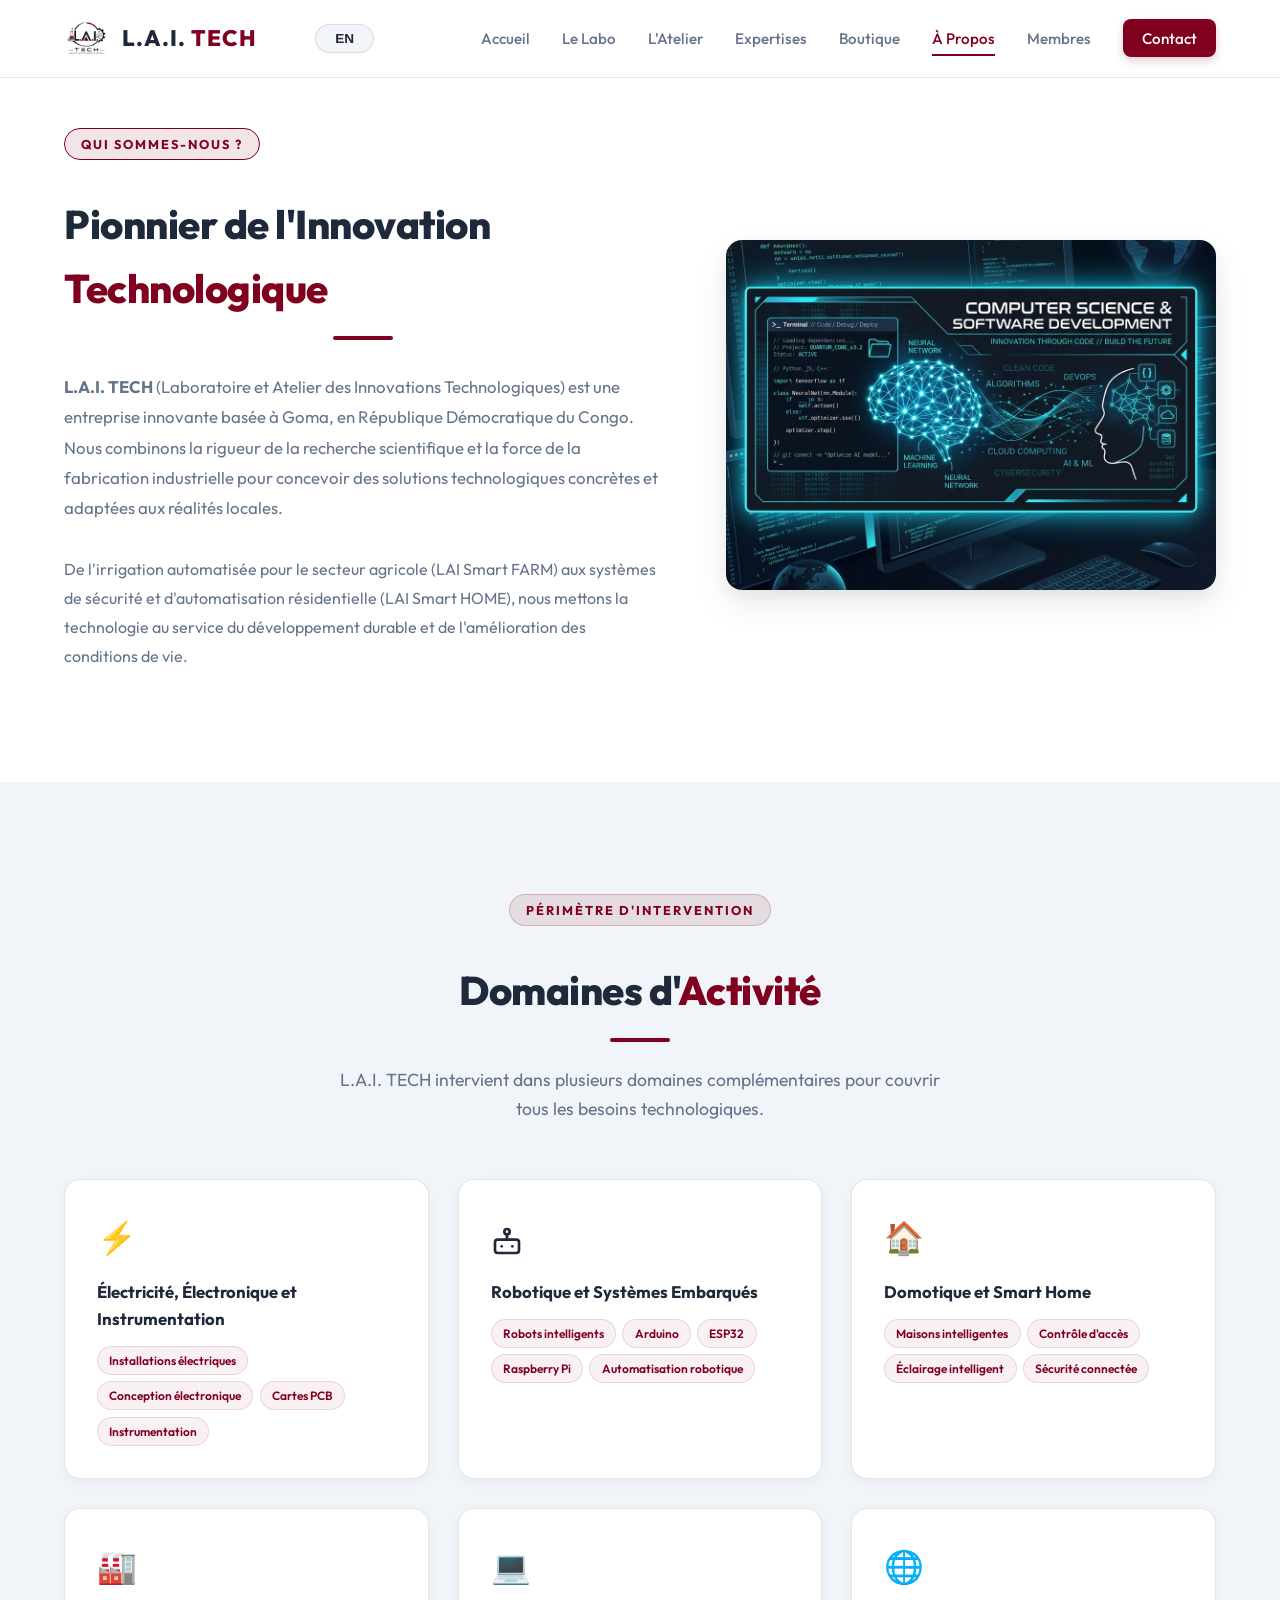
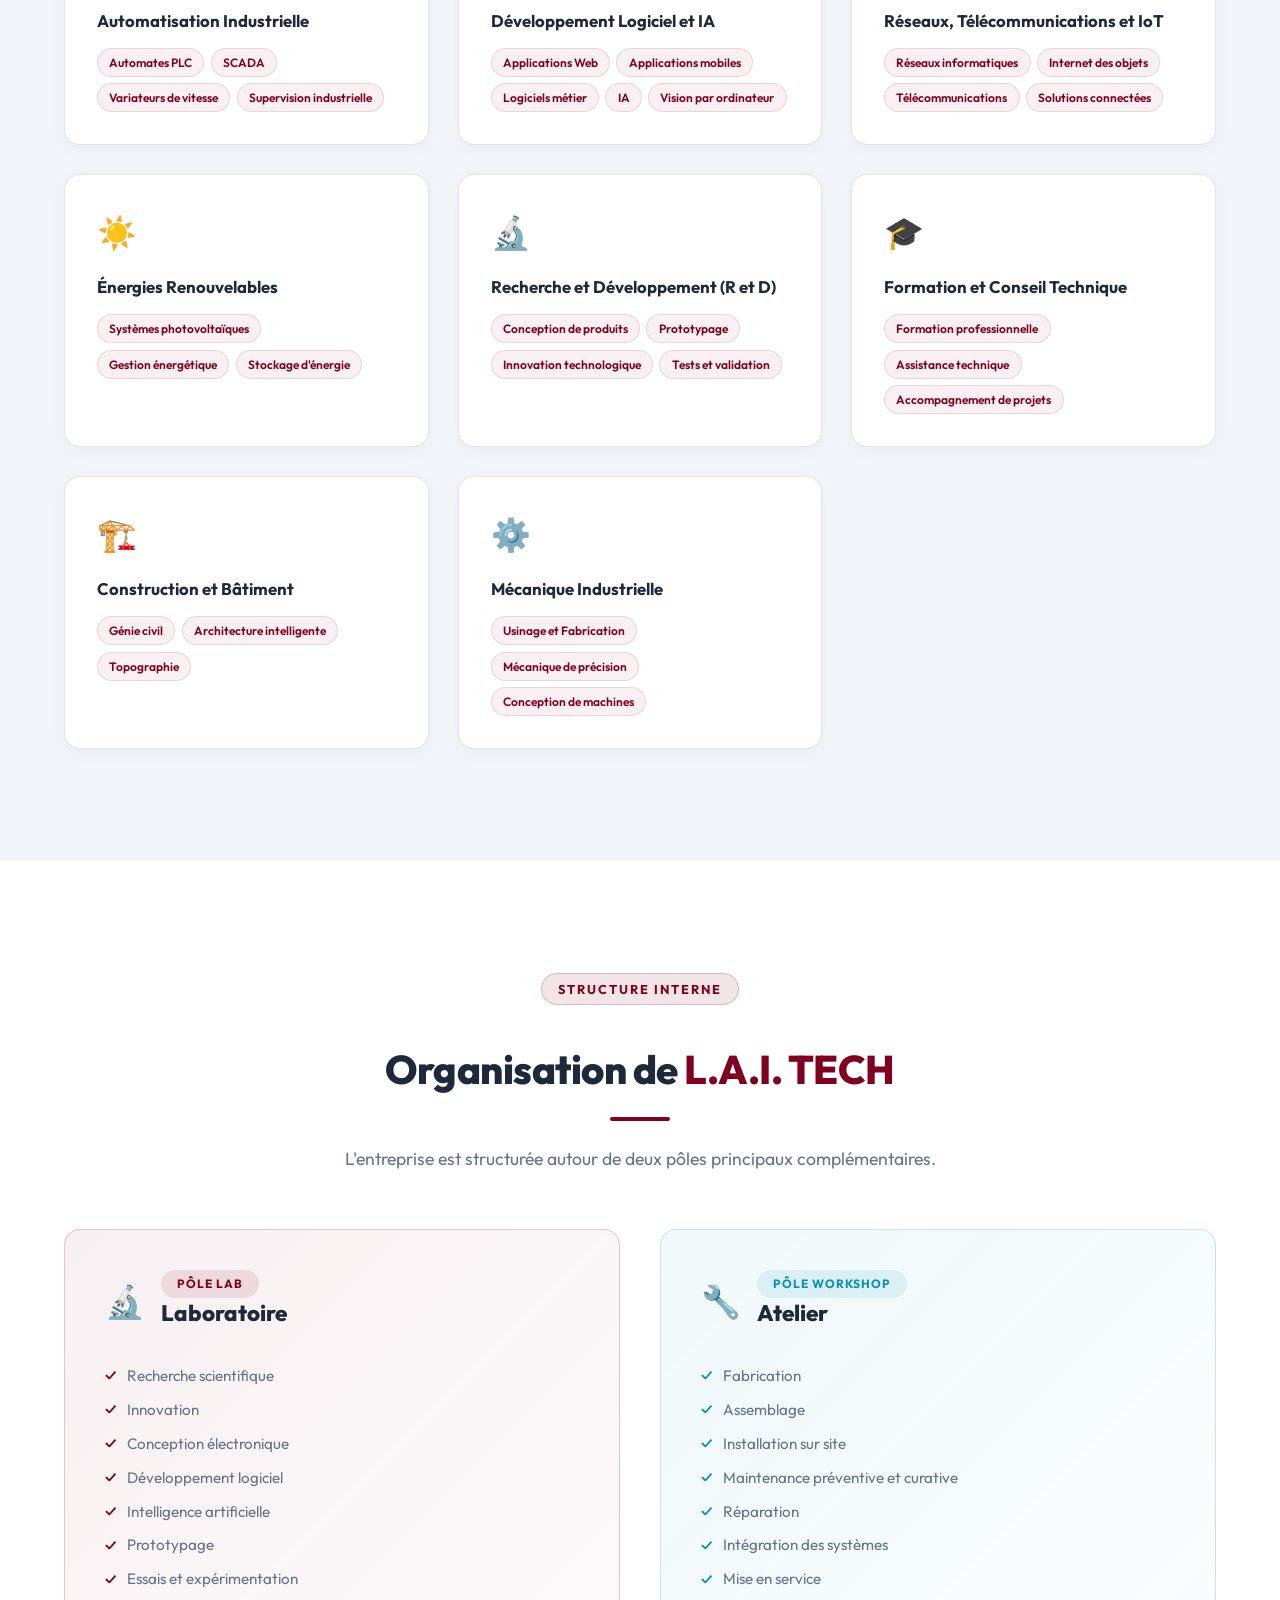
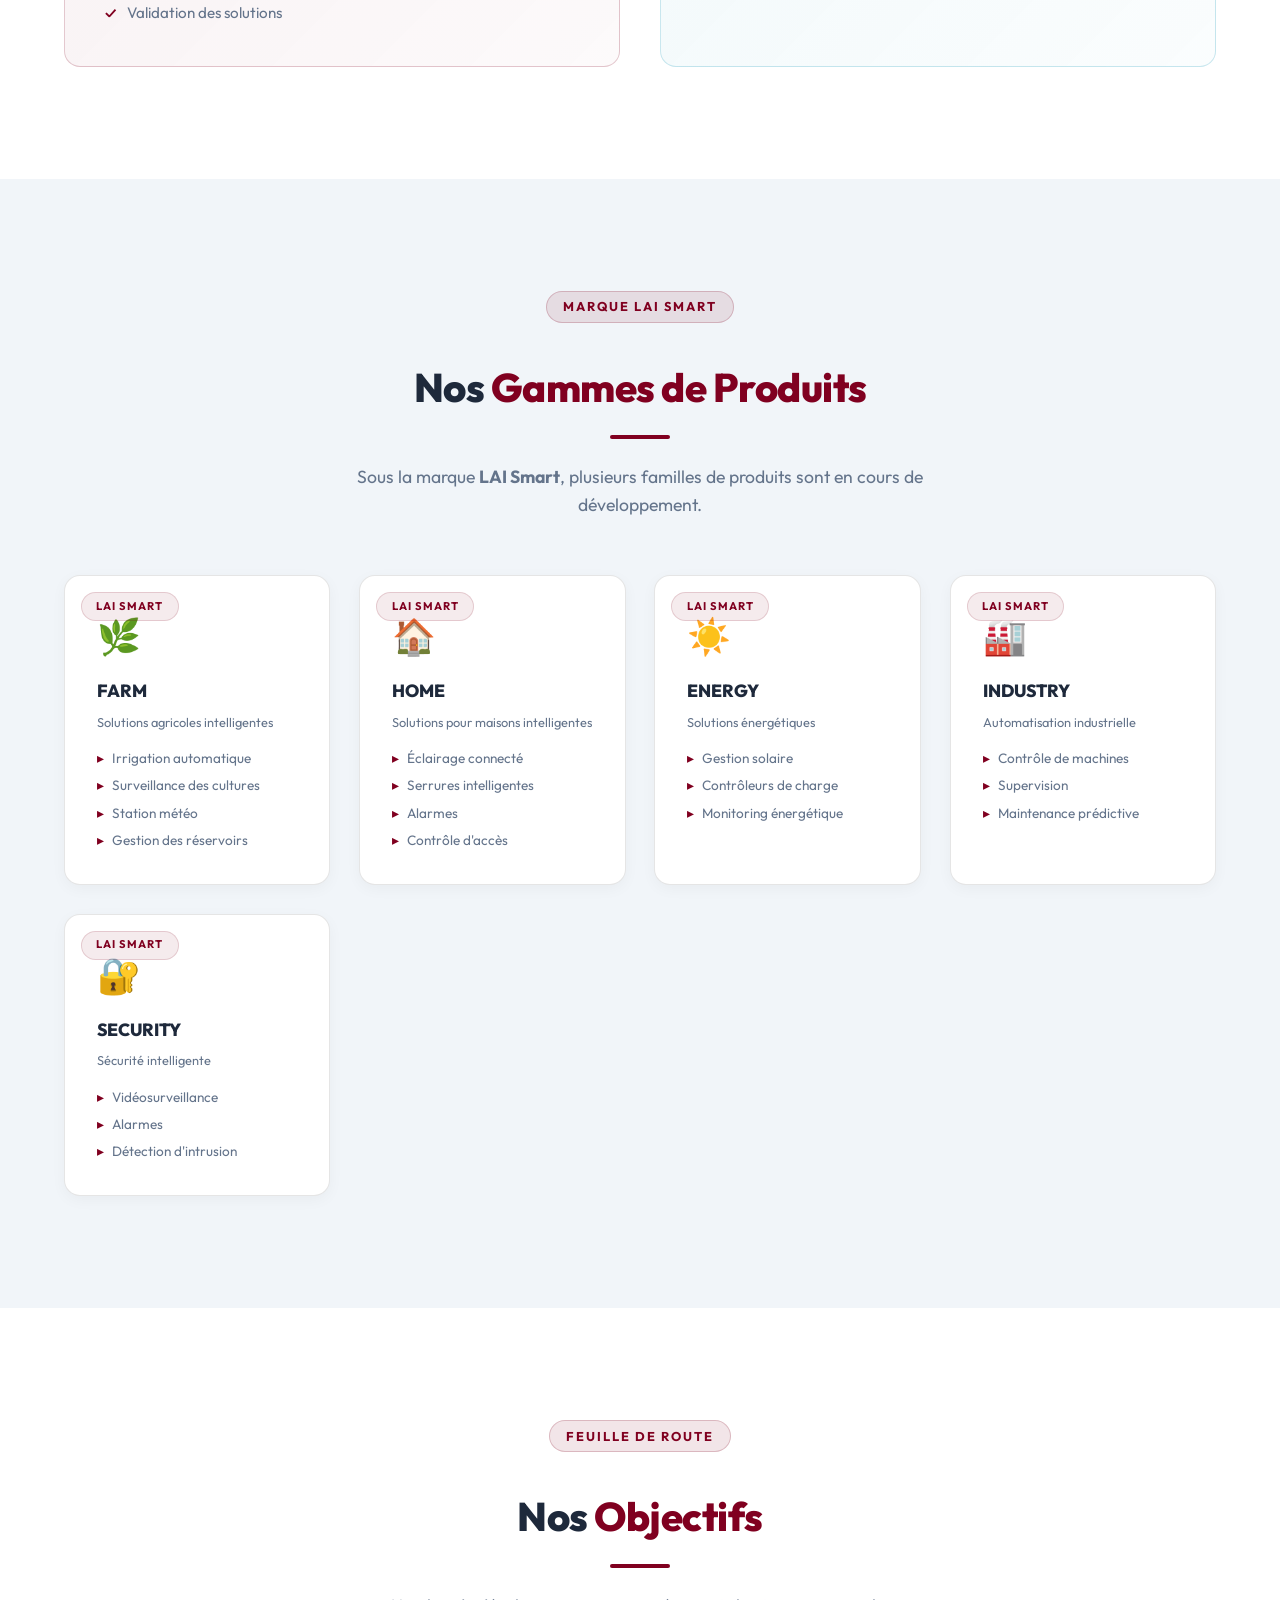
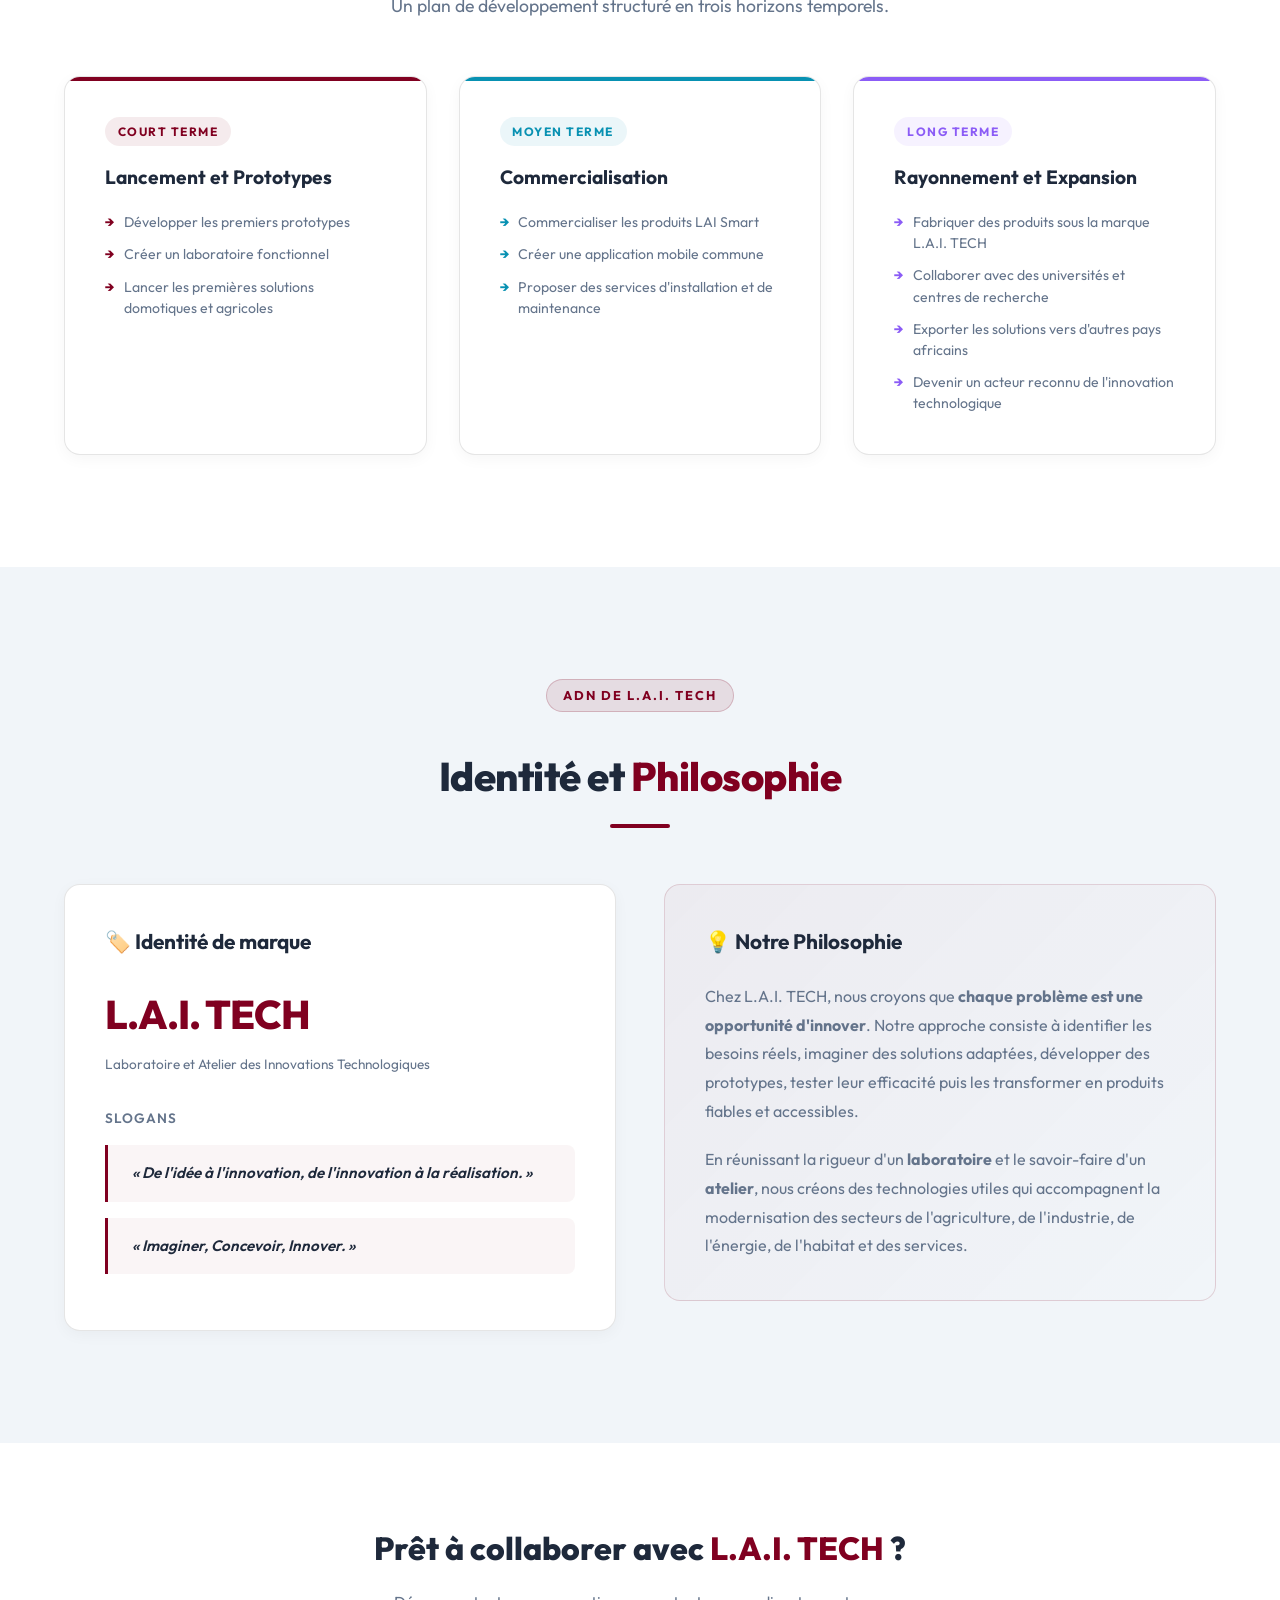
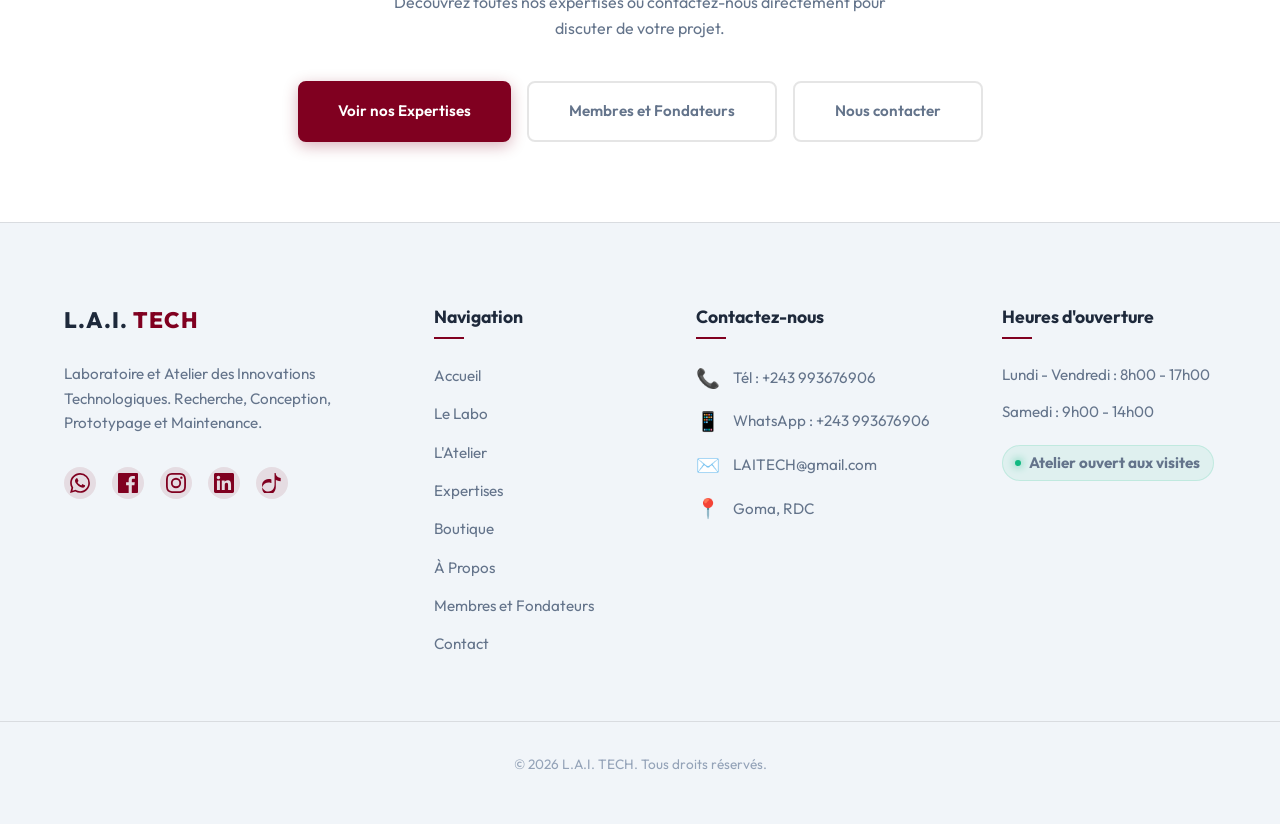
==== apropos.html @ a172e9d3 "Replace emojis with professional SVG line-art icons for cross-platform consistency" ====
<!DOCTYPE html>
<html lang="fr">

<head>
    <meta charset="UTF-8">
    <meta http-equiv="Cache-Control" content="no-cache, no-store, must-revalidate">
    <meta http-equiv="Pragma" content="no-cache">
    <meta http-equiv="Expires" content="0">
    <meta name="viewport" content="width=device-width, initial-scale=1.0">
    <title>À Propos - L.A.I. TECH | Laboratoire et Atelier des Innovations Technologiques</title>
    <meta name="description" content="Découvrez L.A.I. TECH : présentation institutionnelle, mission, vision, valeurs, domaines d'activité, organisation, gammes de produits et philosophie d'innovation.">
    <!-- Google Fonts -->
    <link rel="preconnect" href="https://fonts.googleapis.com">
    <link rel="preconnect" href="https://fonts.gstatic.com" crossorigin>
    <link href="https://fonts.googleapis.com/css2?family=Outfit:wght@300;400;500;600;700;800&display=swap" rel="stylesheet">
    <link rel="stylesheet" href="assets/css/style.css?v=10">
    <style>
        /* ============================================================
           STYLES SPÉCIFIQUES À PROPOS
           ============================================================ */

        /* ---- Valeurs ---- */
        .values-grid {
            display: flex;
            flex-wrap: wrap;
            gap: 1rem;
            margin-top: 2rem;
        }
        .value-chip {
            display: flex;
            align-items: center;
            gap: 0.5rem;
            padding: 0.6rem 1.4rem;
            background: var(--white);
            border: 1px solid var(--border-color);
            border-radius: 50px;
            font-size: 0.9rem;
            font-weight: 600;
            color: var(--text-white);
            box-shadow: 0 2px 8px rgba(0,0,0,0.05);
            transition: var(--transition);
        }
        .value-chip:hover {
            border-color: var(--primary-color);
            color: var(--primary-color);
            transform: translateY(-2px);
            box-shadow: 0 6px 16px rgba(128,0,32,0.12);
        }
        .value-chip .chip-dot {
            width: 8px; height: 8px;
            border-radius: 50%;
            background: var(--primary-color);
            flex-shrink: 0;
        }

        /* ---- Domaines d'activité ---- */
        .domains-section {
            padding: 7rem 0;
            background: var(--bg-dark-secondary);
        }
        .domains-grid {
            display: grid;
            grid-template-columns: repeat(auto-fill, minmax(300px, 1fr));
            gap: 1.8rem;
            margin-top: 3.5rem;
        }
        .domain-card {
            background: var(--white);
            border: 1px solid var(--border-color);
            border-radius: var(--radius-lg);
            padding: 2rem;
            transition: var(--transition);
            box-shadow: 0 4px 15px rgba(0,0,0,0.04);
            position: relative;
            overflow: hidden;
        }
        .domain-card::after {
            content: '';
            position: absolute;
            bottom: 0; left: 0;
            width: 100%; height: 3px;
            background: linear-gradient(90deg, var(--primary-color), transparent);
            transform: scaleX(0);
            transform-origin: left;
            transition: var(--transition);
        }
        .domain-card:hover { transform: translateY(-6px); box-shadow: 0 15px 35px rgba(0,0,0,0.1); }
        .domain-card:hover::after { transform: scaleX(1); }
        .domain-icon {
            font-size: 2rem;
            margin-bottom: 1rem;
            display: inline-block;
        }
        .domain-card h3 {
            font-size: 1.05rem;
            font-weight: 700;
            margin-bottom: 0.8rem;
            color: var(--text-white);
        }
        .domain-tags {
            display: flex;
            flex-wrap: wrap;
            gap: 0.4rem;
            margin-top: 0.8rem;
        }
        .domain-tag {
            padding: 0.25rem 0.7rem;
            background: rgba(128,0,32,0.06);
            border: 1px solid rgba(128,0,32,0.12);
            color: var(--primary-color);
            border-radius: 50px;
            font-size: 0.75rem;
            font-weight: 600;
        }

        /* ---- Organisation ---- */
        .orga-section {
            padding: 7rem 0;
            background: var(--bg-dark-primary);
        }
        .orga-grid {
            display: grid;
            grid-template-columns: 1fr 1fr;
            gap: 2.5rem;
            margin-top: 3.5rem;
        }
        .orga-card {
            border-radius: var(--radius-lg);
            padding: 2.5rem;
            position: relative;
            overflow: hidden;
        }
        .orga-card-lab {
            background: linear-gradient(135deg, rgba(128,0,32,0.06) 0%, rgba(128,0,32,0.02) 100%);
            border: 1px solid rgba(128,0,32,0.2);
        }
        .orga-card-atelier {
            background: linear-gradient(135deg, rgba(8,145,178,0.06) 0%, rgba(8,145,178,0.02) 100%);
            border: 1px solid rgba(8,145,178,0.2);
        }
        .orga-card-header {
            display: flex;
            align-items: center;
            gap: 1rem;
            margin-bottom: 2rem;
        }
        .orga-card-badge {
            padding: 0.4rem 1rem;
            border-radius: 50px;
            font-size: 0.75rem;
            font-weight: 700;
            text-transform: uppercase;
            letter-spacing: 1px;
        }
        .badge-lab { background: rgba(128,0,32,0.1); color: var(--primary-color); }
        .badge-atelier { background: rgba(8,145,178,0.1); color: var(--accent-cyan); }
        .orga-card h3 { font-size: 1.4rem; font-weight: 800; }
        .orga-list {
            list-style: none;
            display: flex;
            flex-direction: column;
            gap: 0.6rem;
        }
        .orga-list li {
            display: flex;
            align-items: center;
            gap: 0.7rem;
            font-size: 0.95rem;
            color: var(--text-muted);
        }
        .orga-list li::before {
            content: '✓';
            font-weight: 700;
            font-size: 0.85rem;
            flex-shrink: 0;
        }
        .orga-card-lab .orga-list li::before { color: var(--primary-color); }
        .orga-card-atelier .orga-list li::before { color: var(--accent-cyan); }

        /* ---- Produits LAI Smart ---- */
        .products-section {
            padding: 7rem 0;
            background: var(--bg-dark-secondary);
        }
        .products-grid {
            display: grid;
            grid-template-columns: repeat(auto-fill, minmax(250px, 1fr));
            gap: 1.8rem;
            margin-top: 3.5rem;
        }
        .product-card {
            background: var(--white);
            border: 1px solid var(--border-color);
            border-radius: var(--radius-lg);
            padding: 2rem;
            transition: var(--transition);
            box-shadow: 0 4px 15px rgba(0,0,0,0.04);
        }
        .product-card:hover { transform: translateY(-6px); box-shadow: 0 15px 35px rgba(0,0,0,0.1); border-color: var(--border-color-glow); }
        .product-badge {
            display: inline-block;
            padding: 0.3rem 0.9rem;
            border-radius: 50px;
            font-size: 0.7rem;
            font-weight: 700;
            letter-spacing: 1px;
            text-transform: uppercase;
            margin-bottom: 1rem;
            background: rgba(128,0,32,0.08);
            color: var(--primary-color);
            border: 1px solid rgba(128,0,32,0.15);
        }
        .product-icon { font-size: 2.2rem; display: block; margin-bottom: 0.8rem; }
        .product-card h3 { font-size: 1.1rem; font-weight: 800; margin-bottom: 0.4rem; }
        .product-card .product-subtitle { font-size: 0.8rem; color: var(--text-muted); margin-bottom: 1rem; }
        .product-items { list-style: none; display: flex; flex-direction: column; gap: 0.35rem; }
        .product-items li { font-size: 0.85rem; color: var(--text-muted); display: flex; align-items: center; gap: 0.5rem; }
        .product-items li::before { content: '▸'; color: var(--primary-color); }

        /* ---- Objectifs ---- */
        .objectives-section {
            padding: 7rem 0;
            background: var(--bg-dark-primary);
        }
        .objectives-grid {
            display: grid;
            grid-template-columns: repeat(3, 1fr);
            gap: 2rem;
            margin-top: 3.5rem;
        }
        .obj-card {
            border-radius: var(--radius-lg);
            padding: 2.5rem;
            border: 1px solid var(--border-color);
            background: var(--white);
            box-shadow: 0 4px 15px rgba(0,0,0,0.04);
            position: relative;
            overflow: hidden;
        }
        .obj-card::before {
            content: '';
            position: absolute;
            top: 0; left: 0;
            width: 100%; height: 4px;
        }
        .obj-card.short::before { background: var(--primary-color); }
        .obj-card.medium::before { background: var(--accent-cyan); }
        .obj-card.long::before { background: #8b5cf6; }
        .obj-timeline {
            font-size: 0.75rem;
            font-weight: 700;
            text-transform: uppercase;
            letter-spacing: 1.5px;
            margin-bottom: 1rem;
            padding: 0.3rem 0.8rem;
            border-radius: 50px;
            display: inline-block;
        }
        .obj-card.short .obj-timeline { background: rgba(128,0,32,0.08); color: var(--primary-color); }
        .obj-card.medium .obj-timeline { background: rgba(8,145,178,0.08); color: var(--accent-cyan); }
        .obj-card.long .obj-timeline { background: rgba(139,92,246,0.08); color: #8b5cf6; }
        .obj-card h3 { font-size: 1.2rem; font-weight: 700; margin-bottom: 1.2rem; }
        .obj-list { list-style: none; display: flex; flex-direction: column; gap: 0.7rem; }
        .obj-list li { font-size: 0.88rem; color: var(--text-muted); display: flex; align-items: flex-start; gap: 0.6rem; line-height: 1.5; }
        .obj-card.short .obj-list li::before { content: '→'; color: var(--primary-color); font-weight: 700; flex-shrink: 0; }
        .obj-card.medium .obj-list li::before { content: '→'; color: var(--accent-cyan); font-weight: 700; flex-shrink: 0; }
        .obj-card.long .obj-list li::before { content: '→'; color: #8b5cf6; font-weight: 700; flex-shrink: 0; }

        /* ---- Identité et Philosophie ---- */
        .identity-philo-section {
            padding: 7rem 0;
            background: var(--bg-dark-secondary);
        }
        .identity-philo-grid {
            display: grid;
            grid-template-columns: 1fr 1fr;
            gap: 3rem;
            margin-top: 3.5rem;
            align-items: start;
        }
        .brand-card {
            background: var(--white);
            border: 1px solid var(--border-color);
            border-radius: var(--radius-lg);
            padding: 2.5rem;
            box-shadow: 0 4px 15px rgba(0,0,0,0.04);
        }
        .brand-card h3 { font-size: 1.3rem; font-weight: 700; margin-bottom: 1.5rem; display: flex; align-items: center; gap: 0.8rem; }
        .brand-name-display {
            font-size: 2.5rem;
            font-weight: 800;
            color: var(--primary-color);
            letter-spacing: -1px;
            margin-bottom: 0.5rem;
        }
        .brand-meaning {
            font-size: 0.85rem;
            color: var(--text-muted);
            margin-bottom: 2rem;
        }
        .slogan-block {
            background: rgba(128,0,32,0.04);
            border-left: 3px solid var(--primary-color);
            padding: 1rem 1.5rem;
            border-radius: 0 var(--radius-md) var(--radius-md) 0;
            margin-bottom: 1rem;
        }
        .slogan-block p {
            font-style: italic;
            font-weight: 600;
            color: var(--text-white);
            font-size: 0.95rem;
        }
        .philo-card {
            background: linear-gradient(135deg, rgba(128,0,32,0.04) 0%, transparent 100%);
            border: 1px solid rgba(128,0,32,0.15);
            border-radius: var(--radius-lg);
            padding: 2.5rem;
        }
        .philo-card h3 { font-size: 1.3rem; font-weight: 700; margin-bottom: 1.5rem; display: flex; align-items: center; gap: 0.8rem; }
        .philo-card p {
            font-size: 1rem;
            color: var(--text-muted);
            line-height: 1.8;
            margin-bottom: 1.2rem;
        }
        .philo-card p:last-child { margin-bottom: 0; }

        /* ---- Responsive ---- */
        @media (max-width: 768px) {
            .orga-grid, .identity-philo-grid { grid-template-columns: 1fr; }
            .objectives-grid { grid-template-columns: 1fr; }
        }
        @media (max-width: 600px) {
            .domains-grid, .products-grid { grid-template-columns: 1fr; }
        }
    </style>

    <!-- Anti Google Translate Banner -->
    <style>
        body { top: 0 !important; }
        .goog-te-banner-frame, .goog-te-banner-frame.skiptranslate, iframe.goog-te-banner-frame { display: none !important; }
        .goog-tooltip, .goog-tooltip:hover { display: none !important; }
        .goog-text-highlight { background-color: transparent !important; border: none !important; box-shadow: none !important; }
        #goog-gt-tt, .VIpgJd-ZVi9od-ORHb-OEVmcd, .VIpgJd-ZVi9od-aZ2wEe-wOHMyf, .VIpgJd-ZVi9od-aZ2wEe-wOHMyf-ti6hGc { display: none !important; }
    </style>

</head>

<body>

    <!-- Header / Barre de navigation -->
    <header class="main-header" id="header">
        <div class="header-container">
            <a href="index.html" class="logo-link">
                <img src="assets/images/logo.png?v=6" alt="L.A.I. TECH Logo" class="logo-img">
                <span class="logo-text">L.A.I. <span class="accent-color">TECH</span></span>
            </a>

            <!-- Google Translate Hidden Element -->
            <div id="google_translate_element" style="display:none;"></div>
            
                        <!-- Custom Language Toggle -->
            <div class="lang-selector">
                <button class="lang-toggle-btn" onclick="toggleLanguage()" id="langToggleBtn" title="Changer la langue / Change language">

                    <span id="langBtnText">EN</span>
                </button>
            </div>

            <nav id="primary-navigation" class="primary-navigation">
                <ul class="nav-list">
                    <li class="has-dropdown">
                        <a href="index.html" class="nav-link">Accueil</a>
                        <ul class="dropdown-menu">
                            <li><a href="index.html#hero">Héro</a></li>
                            <li><a href="index.html#services">Domaines d'Expertise</a></li>
                            <li><a href="index.html#valeurs">Nos Valeurs</a></li>
                            <li><a href="index.html#gammes">Gammes de Produits</a></li>
                            <li><a href="index.html#vision">Vision et Mission</a></li>
                        </ul>
                    </li>
                    <li class="has-dropdown">
                        <a href="labo.html" class="nav-link">Le Labo</a>
                        <ul class="dropdown-menu">
                            <li><a href="labo.html">Présentation</a></li>
                            <li><a href="labo.html#recherche">Recherche et Développement</a></li>
                        </ul>
                    </li>
                    <li class="has-dropdown">
                        <a href="atelier.html" class="nav-link">L'Atelier</a>
                        <ul class="dropdown-menu">
                            <li><a href="atelier.html">Présentation</a></li>
                            <li><a href="atelier.html#conception">Prototypage et Fabrication</a></li>
                        </ul>
                    </li>
                    <li class="has-dropdown">
                        <a href="expertises.html" class="nav-link">Expertises</a>
                        <ul class="dropdown-menu">
                            <li><a href="expertises.html">Toutes nos Expertises</a></li>
                        </ul>
                    </li>
                    <li class="has-dropdown">
                        <a href="boutique.html" class="nav-link">Boutique</a>
                        <ul class="dropdown-menu">
                            <li><a href="boutique.html#shop">Équipements et Composants</a></li>
                        </ul>
                    </li>
                    <li class="has-dropdown">
                        <a href="apropos.html" class="nav-link active">À Propos</a>
                        <ul class="dropdown-menu">
                            <li><a href="apropos.html#about">Qui sommes-nous ?</a></li>
                            <li><a href="apropos.html#domaines">Domaines d'Activité</a></li>
                            <li><a href="apropos.html#organisation">Organisation</a></li>
                            <li><a href="apropos.html#produits">Gammes de Produits</a></li>
                            <li><a href="apropos.html#objectifs">Objectifs</a></li>
                            <li><a href="apropos.html#identite">Identité et Philosophie</a></li>
                        </ul>
                    </li>
                    <li class="has-dropdown">
                        <a href="membres.html" class="nav-link">Membres</a>
                        <ul class="dropdown-menu">
                            <li><a href="membres.html#fondateurs">Les Fondateurs</a></li>
                            <li><a href="membres.html#equipe">L'Équipe L.A.I. TECH</a></li>
                        </ul>
                    </li>
                    <li class="has-dropdown">
                        <a href="contact.html" class="nav-link btn-nav">Contact</a>
                        <ul class="dropdown-menu" style="left: auto; right: 0;">
                            <li><a href="contact.html#contact">Formulaire de Contact</a></li>
                        </ul>
                    </li>
                </ul>
            </nav>

            <button class="mobile-nav-toggle" aria-controls="primary-navigation" aria-expanded="false">
                <div class="hamburger">
                    <span class="bar"></span>
                    <span class="bar"></span>
                    <span class="bar"></span>
                </div>
            </button>
        </div>
    </header>

    <!-- Section Qui Sommes-Nous -->
    <section class="about-intro-section" id="about" style="padding: 8rem 0 5rem 0; background-color: var(--bg-dark-primary);">
        <div class="container">
            <div class="about-grid" style="display: grid; grid-template-columns: 1.1fr 0.9fr; gap: 4rem; align-items: center;">
                <div class="about-text-content">
                    <span class="section-tag" style="color: var(--primary-color); border-color: var(--primary-color);">Qui Sommes-Nous ?</span>
                    <h2 class="section-title" style="margin-top: 1rem;">Pionnier de l'Innovation <span class="accent-color">Technologique</span></h2>
                    <div class="title-underline"></div>
                    <p style="margin-top: 2rem; font-size: 1.05rem; line-height: 1.8; color: var(--text-muted);">
                        <strong>L.A.I. TECH</strong> (Laboratoire et Atelier des Innovations Technologiques) est une entreprise innovante basée à Goma, en République Démocratique du Congo. Nous combinons la rigueur de la recherche scientifique et la force de la fabrication industrielle pour concevoir des solutions technologiques concrètes et adaptées aux réalités locales.
                    </p>
                    <p style="margin-top: 1.2rem; font-size: 1rem; line-height: 1.8; color: var(--text-muted);">
                        De l'irrigation automatisée pour le secteur agricole (LAI Smart FARM) aux systèmes de sécurité et d'automatisation résidentielle (LAI Smart HOME), nous mettons la technologie au service du développement durable et de l'amélioration des conditions de vie.
                    </p>
                </div>
                <div class="about-graphic-content" style="position: relative; border-radius: var(--radius-lg); overflow: hidden; box-shadow: var(--shadow-premium);">
                    <img src="assets/images/expertise_info.png" alt="L.A.I. TECH Laboratoire" style="width: 100%; height: 350px; object-fit: cover; display: block; transition: var(--transition);">
                </div>
            </div>
        </div>
    </section>

    <section class="domains-section" id="domaines">
            <div class="container">
                <div style="text-align: center;">
                    <span class="section-tag">Périmètre d'intervention</span>
                    <h2 class="section-title" style="margin-top: 1rem;">Domaines d'<span class="accent-color">Activité</span></h2>
                    <div class="title-underline"></div>
                    <p class="section-subtitle" style="margin-top: 1rem;">L.A.I. TECH intervient dans plusieurs domaines complémentaires pour couvrir tous les besoins technologiques.</p>
                </div>

                <div class="domains-grid">
                    <!-- 1 -->
                    <div class="domain-card">
                        <span class="domain-icon">⚡</span>
                        <h3>Électricité, Électronique et Instrumentation</h3>
                        <div class="domain-tags">
                            <span class="domain-tag">Installations électriques</span>
                            <span class="domain-tag">Conception électronique</span>
                            <span class="domain-tag">Cartes PCB</span>
                            <span class="domain-tag">Instrumentation</span>
                        </div>
                    </div>
                    <!-- 2 -->
                    <div class="domain-card">
                        <span class="domain-icon"><svg viewBox="0 0 24 24" width="1em" height="1em" stroke="currentColor" stroke-width="2" fill="none" stroke-linecap="round" stroke-linejoin="round" style="display:inline-block; vertical-align:middle;"><rect x="3" y="11" width="18" height="10" rx="2"></rect><circle cx="12" cy="5" r="2"></circle><path d="M12 7v4"></path><line x1="8" y1="16" x2="8.01" y2="16"></line><line x1="16" y1="16" x2="16.01" y2="16"></line></svg></span>
                        <h3>Robotique et Systèmes Embarqués</h3>
                        <div class="domain-tags">
                            <span class="domain-tag">Robots intelligents</span>
                            <span class="domain-tag">Arduino</span>
                            <span class="domain-tag">ESP32</span>
                            <span class="domain-tag">Raspberry Pi</span>
                            <span class="domain-tag">Automatisation robotique</span>
                        </div>
                    </div>
                    <!-- 3 -->
                    <div class="domain-card">
                        <span class="domain-icon">🏠</span>
                        <h3>Domotique et Smart Home</h3>
                        <div class="domain-tags">
                            <span class="domain-tag">Maisons intelligentes</span>
                            <span class="domain-tag">Contrôle d'accès</span>
                            <span class="domain-tag">Éclairage intelligent</span>
                            <span class="domain-tag">Sécurité connectée</span>
                        </div>
                    </div>
                    <!-- 4 -->
                    <div class="domain-card">
                        <span class="domain-icon">🏭</span>
                        <h3>Automatisation Industrielle</h3>
                        <div class="domain-tags">
                            <span class="domain-tag">Automates PLC</span>
                            <span class="domain-tag">SCADA</span>
                            <span class="domain-tag">Variateurs de vitesse</span>
                            <span class="domain-tag">Supervision industrielle</span>
                        </div>
                    </div>
                    <!-- 5 -->
                    <div class="domain-card">
                        <span class="domain-icon">💻</span>
                        <h3>Développement Logiciel et IA</h3>
                        <div class="domain-tags">
                            <span class="domain-tag">Applications Web</span>
                            <span class="domain-tag">Applications mobiles</span>
                            <span class="domain-tag">Logiciels métier</span>
                            <span class="domain-tag">IA</span>
                            <span class="domain-tag">Vision par ordinateur</span>
                        </div>
                    </div>
                    <!-- 6 -->
                    <div class="domain-card">
                        <span class="domain-icon">🌐</span>
                        <h3>Réseaux, Télécommunications et IoT</h3>
                        <div class="domain-tags">
                            <span class="domain-tag">Réseaux informatiques</span>
                            <span class="domain-tag">Internet des objets</span>
                            <span class="domain-tag">Télécommunications</span>
                            <span class="domain-tag">Solutions connectées</span>
                        </div>
                    </div>
                    <!-- 7 -->
                    <div class="domain-card">
                        <span class="domain-icon">☀️</span>
                        <h3>Énergies Renouvelables</h3>
                        <div class="domain-tags">
                            <span class="domain-tag">Systèmes photovoltaïques</span>
                            <span class="domain-tag">Gestion énergétique</span>
                            <span class="domain-tag">Stockage d'énergie</span>
                        </div>
                    </div>
                    <!-- 8 -->
                    <div class="domain-card">
                        <span class="domain-icon">🔬</span>
                        <h3>Recherche et Développement (R et D)</h3>
                        <div class="domain-tags">
                            <span class="domain-tag">Conception de produits</span>
                            <span class="domain-tag">Prototypage</span>
                            <span class="domain-tag">Innovation technologique</span>
                            <span class="domain-tag">Tests et validation</span>
                        </div>
                    </div>
                    <!-- 9 -->
                    <div class="domain-card">
                        <span class="domain-icon">🎓</span>
                        <h3>Formation et Conseil Technique</h3>
                        <div class="domain-tags">
                            <span class="domain-tag">Formation professionnelle</span>
                            <span class="domain-tag">Assistance technique</span>
                            <span class="domain-tag">Accompagnement de projets</span>
                        </div>
                    </div>
                    <!-- 10 -->
                    <div class="domain-card">
                        <span class="domain-icon">🏗️</span>
                        <h3>Construction et Bâtiment</h3>
                        <div class="domain-tags">
                            <span class="domain-tag">Génie civil</span>
                            <span class="domain-tag">Architecture intelligente</span>
                            <span class="domain-tag">Topographie</span>
                        </div>
                    </div>
                    <!-- 11 -->
                    <div class="domain-card">
                        <span class="domain-icon">⚙️</span>
                        <h3>Mécanique Industrielle</h3>
                        <div class="domain-tags">
                            <span class="domain-tag">Usinage et Fabrication</span>
                            <span class="domain-tag">Mécanique de précision</span>
                            <span class="domain-tag">Conception de machines</span>
                        </div>
                    </div>
                </div>
            </div>
        </section>

        <!-- =============================================
             6. ORGANISATION
             ============================================= -->
        <section class="orga-section" id="organisation">
            <div class="container">
                <div style="text-align: center;">
                    <span class="section-tag">Structure interne</span>
                    <h2 class="section-title" style="margin-top: 1rem;">Organisation de <span class="accent-color">L.A.I. TECH</span></h2>
                    <div class="title-underline"></div>
                    <p class="section-subtitle" style="margin-top: 1rem;">L'entreprise est structurée autour de deux pôles principaux complémentaires.</p>
                </div>
                <div class="orga-grid">
                    <!-- LAB -->
                    <div class="orga-card orga-card-lab">
                        <div class="orga-card-header">
                            <span style="font-size: 2rem;">🔬</span>
                            <div>
                                <span class="orga-card-badge badge-lab">Pôle LAB</span>
                                <h3>Laboratoire</h3>
                            </div>
                        </div>
                        <ul class="orga-list">
                            <li>Recherche scientifique</li>
                            <li>Innovation</li>
                            <li>Conception électronique</li>
                            <li>Développement logiciel</li>
                            <li>Intelligence artificielle</li>
                            <li>Prototypage</li>
                            <li>Essais et expérimentation</li>
                            <li>Validation des solutions</li>
                        </ul>
                    </div>
                    <!-- WORKSHOP -->
                    <div class="orga-card orga-card-atelier">
                        <div class="orga-card-header">
                            <span style="font-size: 2rem;">🔧</span>
                            <div>
                                <span class="orga-card-badge badge-atelier">Pôle WORKSHOP</span>
                                <h3>Atelier</h3>
                            </div>
                        </div>
                        <ul class="orga-list">
                            <li>Fabrication</li>
                            <li>Assemblage</li>
                            <li>Installation sur site</li>
                            <li>Maintenance préventive et curative</li>
                            <li>Réparation</li>
                            <li>Intégration des systèmes</li>
                            <li>Mise en service</li>
                        </ul>
                    </div>
                </div>
            </div>
        </section>

        <!-- =============================================
             7. PRODUITS — GAMME LAI SMART
             ============================================= -->
        <section class="products-section" id="produits">
            <div class="container">
                <div style="text-align: center;">
                    <span class="section-tag">Marque LAI Smart</span>
                    <h2 class="section-title" style="margin-top: 1rem;">Nos <span class="accent-color">Gammes de Produits</span></h2>
                    <div class="title-underline"></div>
                    <p class="section-subtitle" style="margin-top: 1rem;">Sous la marque <strong>LAI Smart</strong>, plusieurs familles de produits sont en cours de développement.</p>
                </div>
                <div class="products-grid">
                    <!-- FARM -->
                    <div class="product-card">
                        <span class="product-badge">LAI Smart</span>
                        <span class="product-icon">🌿</span>
                        <h3>FARM</h3>
                        <p class="product-subtitle">Solutions agricoles intelligentes</p>
                        <ul class="product-items">
                            <li>Irrigation automatique</li>
                            <li>Surveillance des cultures</li>
                            <li>Station météo</li>
                            <li>Gestion des réservoirs</li>
                        </ul>
                    </div>
                    <!-- HOME -->
                    <div class="product-card">
                        <span class="product-badge">LAI Smart</span>
                        <span class="product-icon">🏠</span>
                        <h3>HOME</h3>
                        <p class="product-subtitle">Solutions pour maisons intelligentes</p>
                        <ul class="product-items">
                            <li>Éclairage connecté</li>
                            <li>Serrures intelligentes</li>
                            <li>Alarmes</li>
                            <li>Contrôle d'accès</li>
                        </ul>
                    </div>
                    <!-- ENERGY -->
                    <div class="product-card">
                        <span class="product-badge">LAI Smart</span>
                        <span class="product-icon">☀️</span>
                        <h3>ENERGY</h3>
                        <p class="product-subtitle">Solutions énergétiques</p>
                        <ul class="product-items">
                            <li>Gestion solaire</li>
                            <li>Contrôleurs de charge</li>
                            <li>Monitoring énergétique</li>
                        </ul>
                    </div>
                    <!-- INDUSTRY -->
                    <div class="product-card">
                        <span class="product-badge">LAI Smart</span>
                        <span class="product-icon">🏭</span>
                        <h3>INDUSTRY</h3>
                        <p class="product-subtitle">Automatisation industrielle</p>
                        <ul class="product-items">
                            <li>Contrôle de machines</li>
                            <li>Supervision</li>
                            <li>Maintenance prédictive</li>
                        </ul>
                    </div>
                    <!-- SECURITY -->
                    <div class="product-card">
                        <span class="product-badge">LAI Smart</span>
                        <span class="product-icon">🔐</span>
                        <h3>SECURITY</h3>
                        <p class="product-subtitle">Sécurité intelligente</p>
                        <ul class="product-items">
                            <li>Vidéosurveillance</li>
                            <li>Alarmes</li>
                            <li>Détection d'intrusion</li>
                        </ul>
                    </div>
                </div>
            </div>
        </section>

        <!-- =============================================
             8. OBJECTIFS
             ============================================= -->
        <section class="objectives-section" id="objectifs">
            <div class="container">
                <div style="text-align: center;">
                    <span class="section-tag">Feuille de route</span>
                    <h2 class="section-title" style="margin-top: 1rem;">Nos <span class="accent-color">Objectifs</span></h2>
                    <div class="title-underline"></div>
                    <p class="section-subtitle" style="margin-top: 1rem;">Un plan de développement structuré en trois horizons temporels.</p>
                </div>
                <div class="objectives-grid">
                    <div class="obj-card short">
                        <span class="obj-timeline">Court terme</span>
                        <h3>Lancement et Prototypes</h3>
                        <ul class="obj-list">
                            <li>Développer les premiers prototypes</li>
                            <li>Créer un laboratoire fonctionnel</li>
                            <li>Lancer les premières solutions domotiques et agricoles</li>
                        </ul>
                    </div>
                    <div class="obj-card medium">
                        <span class="obj-timeline">Moyen terme</span>
                        <h3>Commercialisation</h3>
                        <ul class="obj-list">
                            <li>Commercialiser les produits LAI Smart</li>
                            <li>Créer une application mobile commune</li>
                            <li>Proposer des services d'installation et de maintenance</li>
                        </ul>
                    </div>
                    <div class="obj-card long">
                        <span class="obj-timeline">Long terme</span>
                        <h3>Rayonnement et Expansion</h3>
                        <ul class="obj-list">
                            <li>Fabriquer des produits sous la marque L.A.I. TECH</li>
                            <li>Collaborer avec des universités et centres de recherche</li>
                            <li>Exporter les solutions vers d'autres pays africains</li>
                            <li>Devenir un acteur reconnu de l'innovation technologique</li>
                        </ul>
                    </div>
                </div>
            </div>
        </section>

        <!-- =============================================
             9 et 10. IDENTITÉ DE MARQUE et PHILOSOPHIE
             ============================================= -->
        <section class="identity-philo-section" id="identite">
            <div class="container">
                <div style="text-align: center;">
                    <span class="section-tag">ADN de L.A.I. TECH</span>
                    <h2 class="section-title" style="margin-top: 1rem;">Identité et <span class="accent-color">Philosophie</span></h2>
                    <div class="title-underline"></div>
                </div>
                <div class="identity-philo-grid">
                    <!-- Identité de marque -->
                    <div class="brand-card">
                        <h3>🏷️ Identité de marque</h3>
                        <div class="brand-name-display">L.A.I. TECH</div>
                        <p class="brand-meaning">Laboratoire et Atelier des Innovations Technologiques</p>

                        <p style="font-size: 0.85rem; color: var(--text-muted); margin-bottom: 1rem; font-weight: 600; text-transform: uppercase; letter-spacing: 1px;">Slogans</p>
                        <div class="slogan-block">
                            <p>« De l'idée à l'innovation, de l'innovation à la réalisation. »</p>
                        </div>
                        <div class="slogan-block">
                            <p>« Imaginer, Concevoir, Innover. »</p>
                        </div>
                    </div>

                    <!-- Philosophie -->
                    <div class="philo-card">
                        <h3>💡 Notre Philosophie</h3>
                        <p>Chez L.A.I. TECH, nous croyons que <strong>chaque problème est une opportunité d'innover</strong>. Notre approche consiste à identifier les besoins réels, imaginer des solutions adaptées, développer des prototypes, tester leur efficacité puis les transformer en produits fiables et accessibles.</p>
                        <p>En réunissant la rigueur d'un <strong>laboratoire</strong> et le savoir-faire d'un <strong>atelier</strong>, nous créons des technologies utiles qui accompagnent la modernisation des secteurs de l'agriculture, de l'industrie, de l'énergie, de l'habitat et des services.</p>
                    </div>
                </div>
            </div>
        </section>

        <!-- CTA final -->
        <section style="padding: 5rem 0; background: var(--bg-dark-primary); text-align: center;">
            <div class="container">
                <h2 style="font-size: 2rem; font-weight: 800; margin-bottom: 1rem;">Prêt à collaborer avec <span class="accent-color">L.A.I. TECH</span> ?</h2>
                <p style="color: var(--text-muted); margin-bottom: 2.5rem; max-width: 500px; margin-left: auto; margin-right: auto;">Découvrez toutes nos expertises ou contactez-nous directement pour discuter de votre projet.</p>
                <div style="display: flex; gap: 1rem; justify-content: center; flex-wrap: wrap;">
                    <a href="expertises.html" class="btn btn-primary" style="padding: 1rem 2.5rem;">Voir nos Expertises</a>
                    <a href="membres.html" class="btn btn-secondary" style="padding: 1rem 2.5rem; border-color: var(--border-color); color: var(--text-muted);">Membres et Fondateurs</a>
                    <a href="contact.html" class="btn btn-secondary" style="padding: 1rem 2.5rem; border-color: var(--border-color); color: var(--text-muted);">Nous contacter</a>
                </div>
            </div>
        </section>
    </main>

        <!-- Pied de page -->
    <footer class="main-footer">
        <div class="container footer-grid">
            <div class="footer-brand">
                <a href="index.html" class="logo-link">
                    <span class="logo-text">L.A.I. <span class="accent-color">TECH</span></span>
                </a>
                <p class="footer-desc">Laboratoire et Atelier des Innovations Technologiques. Recherche, Conception, Prototypage et Maintenance.</p>
                <div class="social-icons">
                    <a href="https://wa.me/243993676906" aria-label="WhatsApp" class="social-icon" target="_blank"><svg viewBox="0 0 24 24" fill="currentColor"><path d="M17.472 14.382c-.297-.149-1.758-.867-2.03-.967-.273-.099-.471-.148-.67.15-.197.297-.767.966-.94 1.164-.173.199-.347.223-.644.075-.297-.15-1.255-.463-2.39-1.475-.883-.788-1.48-1.761-1.653-2.059-.173-.297-.018-.458.13-.606.134-.133.298-.347.446-.52.149-.174.198-.298.298-.497.099-.198.05-.371-.025-.52-.075-.149-.669-1.612-.916-2.207-.242-.579-.487-.5-.669-.51-.173-.008-.371-.01-.57-.01-.198 0-.52.074-.792.372-.272.297-1.04 1.016-1.04 2.479 0 1.462 1.065 2.875 1.213 3.074.149.198 2.096 3.2 5.077 4.487.709.306 1.262.489 1.694.625.712.227 1.36.195 1.871.118.571-.085 1.758-.719 2.006-1.413.248-.694.248-1.289.173-1.413-.074-.124-.272-.198-.57-.347m-5.421 7.403h-.004a9.87 9.87 0 01-5.031-1.378l-.361-.214-3.741.982.998-3.648-.235-.374a9.86 9.86 0 01-1.51-5.26c.001-5.45 4.436-9.884 9.888-9.884 2.64 0 5.122 1.03 6.988 2.898a9.825 9.825 0 012.893 6.994c-.003 5.45-4.437 9.884-9.885 9.884m8.413-18.297A11.815 11.815 0 0012.05 0C5.495 0 .16 5.335.157 11.892c0 2.096.547 4.142 1.588 5.945L.057 24l6.305-1.654a11.882 11.882 0 005.683 1.448h.005c6.554 0 11.89-5.335 11.893-11.893a11.821 11.821 0 00-3.48-8.413Z"/></svg></a>
                    <a href="#" aria-label="Facebook" class="social-icon"><svg viewBox="0 0 24 24" fill="currentColor"><path d="M22.675 0H1.325C.593 0 0 .593 0 1.325v21.351C0 23.407.593 24 1.325 24H12.82v-9.294H9.692v-3.622h3.128V8.413c0-3.1 1.893-4.788 4.659-4.788 1.325 0 2.463.099 2.795.143v3.24l-1.918.001c-1.504 0-1.795.715-1.795 1.763v2.313h3.587l-.467 3.622h-3.12V24h6.116c.73 0 1.323-.593 1.323-1.325V1.325C24 .593 23.407 0 22.675 0z"/></svg></a>
                    <a href="#" aria-label="Instagram" class="social-icon"><svg viewBox="0 0 24 24" fill="currentColor"><path d="M12 2.163c3.204 0 3.584.012 4.85.07 3.252.148 4.771 1.691 4.919 4.919.058 1.265.069 1.645.069 4.849 0 3.205-.012 3.584-.069 4.849-.149 3.225-1.664 4.771-4.919 4.919-1.266.058-1.644.07-4.85.07-3.204 0-3.584-.012-4.849-.07-3.26-.149-4.771-1.699-4.919-4.92-.058-1.265-.07-1.644-.07-4.849 0-3.204.013-3.583.07-4.849.149-3.227 1.664-4.771 4.919-4.919 1.266-.057 1.645-.069 4.849-.069zM12 0C8.741 0 8.333.014 7.053.072 2.695.272.273 2.69.073 7.052.014 8.333 0 8.741 0 12c0 3.259.014 3.668.072 4.948.2 4.358 2.618 6.78 6.98 6.98C8.333 23.986 8.741 24 12 24c3.259 0 3.668-.014 4.948-.072 4.354-.2 6.782-2.618 6.979-6.98.059-1.28.073-1.689.073-4.948 0-3.259-.014-3.667-.072-4.947-.196-4.354-2.617-6.78-6.979-6.98C15.668.014 15.259 0 12 0zm0 5.838a6.162 6.162 0 100 12.324 6.162 6.162 0 000-12.324zM12 16a4 4 0 110-8 4 4 0 010 8zm6.406-11.845a1.44 1.44 0 100 2.881 1.44 1.44 0 000-2.881z"/></svg></a>
                    <a href="#" aria-label="LinkedIn" class="social-icon"><svg viewBox="0 0 24 24" fill="currentColor"><path d="M20.447 20.452h-3.554v-5.569c0-1.328-.027-3.037-1.852-3.037-1.853 0-2.136 1.445-2.136 2.939v5.667H9.351V9h3.414v1.561h.046c.477-.9 1.637-1.85 3.37-1.85 3.601 0 4.267 2.37 4.267 5.455v6.286zM5.337 7.433c-1.144 0-2.063-.926-2.063-2.065 0-1.138.92-2.063 2.063-2.063 1.14 0 2.064.925 2.064 2.063 0 1.139-.925 2.065-2.064 2.065zm1.782 13.019H3.555V9h3.564v11.452zM22.225 0H1.771C.792 0 0 .774 0 1.729v20.542C0 23.227.792 24 1.771 24h20.451C23.2 24 24 23.227 24 22.271V1.729C24 .774 23.2 0 22.225 0z"/></svg></a>
                    <a href="#" aria-label="TikTok" class="social-icon"><svg viewBox="0 0 24 24" fill="currentColor"><path d="M12.525.02c1.31-.02 2.61-.01 3.91-.02.08 1.53.63 3.09 1.75 4.17 1.12 1.11 2.7 1.62 4.24 1.79v4.03c-1.44-.05-2.89-.35-4.2-.97-.57-.26-1.1-.59-1.62-.93-.01 2.92.01 5.84-.02 8.75-.08 2.78-1.15 5.54-3.33 7.31-1.92 1.57-4.58 2.22-6.93 1.75-2.73-.54-5.02-2.61-5.74-5.26-.82-2.99.36-6.4 2.96-8.1 2.12-1.39 4.88-1.57 7.22-.68.17.07.35.15.52.23V7.78c-2.45-.75-5.23-.62-7.55.57-1.8 1.05-3.15 2.87-3.52 4.92-.37 2.05.07 4.23 1.25 5.92 1.4 1.94 3.75 3.09 6.13 3.1 2.6-.02 5.09-1.43 6.31-3.69.86-1.6 1.18-3.46 1.17-5.32-.01-5.6-.03-11.2-.01-16.79-1.28.02-2.56.03-3.84.05z"/></svg></a>
                </div>
            </div>
            <div class="footer-links">
                <h4>Navigation</h4>
                <ul>
                    <li><a href="index.html">Accueil</a></li>
                    <li><a href="labo.html">Le Labo</a></li>
                    <li><a href="atelier.html">L'Atelier</a></li>
                    <li><a href="expertises.html">Expertises</a></li>
                    <li><a href="boutique.html">Boutique</a></li>
                    <li><a href="apropos.html">À Propos</a></li>
                    <li><a href="membres.html">Membres et Fondateurs</a></li>
                    <li><a href="contact.html">Contact</a></li>
                </ul>
            </div>
            <div class="footer-contact">
                <h4>Contactez-nous</h4>
                <ul>
                    <li>
                        <span class="footer-contact-icon">📞</span>
                        <a href="tel:+243993676906">Tél : +243 993676906</a>
                    </li>
                    <li>
                        <span class="footer-contact-icon">📱</span>
                        <a href="https://wa.me/243993676906" target="_blank">WhatsApp : +243 993676906</a>
                    </li>
                    <li>
                        <span class="footer-contact-icon">✉️</span>
                        <a href="mailto:LAITECH@gmail.com">LAITECH@gmail.com</a>
                    </li>
                    <li>
                        <span class="footer-contact-icon">📍</span>
                        <span>Goma, RDC</span>
                    </li>
                </ul>
            </div>
            <div class="footer-hours">
                <h4>Heures d'ouverture</h4>
                <p>Lundi - Vendredi : 8h00 - 17h00</p>
                <p>Samedi : 9h00 - 14h00</p>
                <p class="status-open">Atelier ouvert aux visites</p>
            </div>
        </div>
        <div style="text-align: center; padding-top: 2rem; border-top: 1px solid var(--border-color); margin-top: 2rem;">
            <p class="copyright" style="margin: 0;">&copy; 2026 L.A.I. TECH. Tous droits réservés.</p>
        </div>
    </footer>

    <script src="assets/js/app.js?v=10"></script>

    <!-- Scripts Google Translate (Custom UI) -->
    <script type="text/javascript">
        function googleTranslateElementInit() {
            new google.translate.TranslateElement({
                pageLanguage: 'fr', 
                includedLanguages: 'en,fr', 
                autoDisplay: false
            }, 'google_translate_element');
        }

        let changeLangRetries = 0;
        function toggleLanguage() {
            var currentLang = localStorage.getItem('lai_tech_lang') || 'fr';
            var targetLang = currentLang === 'fr' ? 'en' : 'fr';
            changeLanguage(targetLang);
        }

        function changeLanguage(langCode) {
            var selectField = document.querySelector("#google_translate_element select");
            if (!selectField) {
                if (changeLangRetries < 6) {
                    changeLangRetries++;
                    setTimeout(() => changeLanguage(langCode), 500);
                } else {
                    console.warn("Google Translate element not loaded yet.");
                }
                return;
            }
            changeLangRetries = 0;
            
            for(var i=0; i < selectField.options.length; i++){
                if(selectField.options[i].value == langCode){
                    selectField.selectedIndex = i;
                    var event = new Event('change');
                    selectField.dispatchEvent(event);
                    break;
                }
            }

            // Update UI button text
            var btnText = document.getElementById('langBtnText');
            if (btnText) {
                btnText.textContent = langCode === 'fr' ? 'EN' : 'FR';
            }
            
            localStorage.setItem('lai_tech_lang', langCode);
        }

        // Prevent Google Translate Banner
        const hideGoogleTranslate = () => {
            document.body.style.top = '0px';
            const banner = document.querySelector('.goog-te-banner-frame');
            if (banner) banner.style.display = 'none';
        };
        
        document.addEventListener('DOMContentLoaded', () => {
            setTimeout(() => {
                const savedLang = localStorage.getItem('lai_tech_lang');
                if(savedLang && savedLang === 'en') {
                    changeLanguage('en');
                } else {
                    var btnText = document.getElementById('langBtnText');
                    if (btnText) btnText.textContent = 'EN';
                }
                setInterval(hideGoogleTranslate, 100); // Aggressively hide the banner
            }, 1000);
        });
    </script>
    <script type="text/javascript" src="https://translate.google.com/translate_a/element.js?cb=googleTranslateElementInit"></script>

</body>

</html>
---- assets/css/style.css ----
/* ==========================================================================
   DESIGN SYSTEM & VARIABLES - L.A.I. TECH
   ========================================================================== */
:root {
    /* Couleurs de marque basées sur le Logo */
    --primary-color: #800020;          /* Rouge foncé technologique */
    --primary-hover: #5c0016;          /* Rouge très sombre pour survols */
    --primary-glow: rgba(128, 0, 32, 0.4);
    
    /* Couleurs claires — Thème blanc */
    --bg-dark-primary: #ffffff;        /* Fond principal blanc */
    --bg-dark-secondary: #f1f5f9;      /* Fond secondaire (cartes/sections) */
    --bg-dark-elevated: #e2e8f0;       /* Cartes flottantes / Éléments surélevés */
    --border-color: rgba(0, 0, 0, 0.1);
    --border-color-glow: rgba(128, 0, 32, 0.2);
    
    /* Couleurs de texte */
    --text-white: #1e293b;             /* Texte principal sombre */
    --text-light: #ffffff;             /* Texte blanc (sur fonds colorés) */
    --text-muted: #64748b;             /* Gris pour textes secondaires */
    --text-muted-dark: #94a3b8;
    
    /* Couleurs diverses */
    --white: #ffffff;
    --success: #10b981;                /* Vert pour boutons de commande WhatsApp */
    --accent-cyan: #0891b2;            /* Cyan adapté pour fond clair */
    
    /* Typographie */
    --font-family: 'Outfit', sans-serif;
    
    /* Transitions & Ombres */
    --transition: all 0.3s cubic-bezier(0.4, 0, 0.2, 1);
    --shadow-premium: 0 15px 35px rgba(0, 0, 0, 0.08), 0 5px 15px rgba(0, 0, 0, 0.05);
    --shadow-red-glow: 0 0 25px rgba(128, 0, 32, 0.2);
    --radius-lg: 16px;
    --radius-md: 8px;
}

/* ==========================================================================
   RÈGLES DE BASE & RESET
   ========================================================================== */
*, *::before, *::after {
    box-sizing: border-box;
    margin: 0;
    padding: 0;
}

html {
    scroll-behavior: smooth;
    scroll-padding-top: 90px;
    font-size: 16px;
}

body {
    font-family: var(--font-family);
    background-color: var(--bg-dark-primary);
    color: var(--text-white);
    line-height: 1.6;
    overflow-x: hidden;
}

a {
    color: inherit;
}

img {
    max-width: 100%;
    height: auto;
    display: block;
}

a {
    color: inherit;
    text-decoration: none;
    transition: var(--transition);
}

ul {
    list-style: none;
}

.container {
    width: 100%;
    max-width: 1200px;
    margin: 0 auto;
    padding: 0 1.5rem;
}

.text-center {
    text-align: center;
}

.accent-color {
    color: var(--primary-color);
}

.sr-only {
    position: absolute;
    width: 1px;
    height: 1px;
    padding: 0;
    margin: -1px;
    overflow: hidden;
    clip: rect(0, 0, 0, 0);
    border: 0;
}

/* ==========================================================================
   BOUTONS & COMPOSANTS
   ========================================================================== */
.btn {
    display: inline-flex;
    align-items: center;
    justify-content: center;
    padding: 0.8rem 1.8rem;
    font-size: 0.95rem;
    font-weight: 600;
    border-radius: var(--radius-md);
    cursor: pointer;
    transition: var(--transition);
    border: none;
}

.btn-primary {
    background-color: var(--primary-color);
    color: var(--white);
    box-shadow: 0 4px 15px rgba(128, 0, 32, 0.3);
}

.btn-primary:hover {
    background-color: var(--primary-hover);
    transform: translateY(-2px);
    box-shadow: 0 6px 20px rgba(128, 0, 32, 0.5), var(--shadow-red-glow);
}

.btn-secondary {
    background-color: transparent;
    color: var(--white);
    border: 2px solid var(--border-color);
}

.btn-secondary:hover {
    background-color: rgba(255, 255, 255, 0.05);
    border-color: var(--white);
    transform: translateY(-2px);
}

.btn-sm {
    padding: 0.5rem 1rem;
    font-size: 0.85rem;
}

.btn-block {
    display: width;
    width: 100%;
}

.section-header {
    margin-bottom: 4rem;
}

.section-tag {
    display: inline-block;
    padding: 0.3rem 1rem;
    background-color: rgba(128, 0, 32, 0.1);
    color: var(--primary-color);
    font-size: 0.8rem;
    font-weight: 700;
    text-transform: uppercase;
    letter-spacing: 2px;
    border-radius: 50px;
    margin-bottom: 1rem;
    border: 1px solid rgba(128, 0, 32, 0.2);
}

.section-title {
    font-size: 2.5rem;
    font-weight: 800;
    letter-spacing: -0.5px;
    margin-bottom: 1rem;
}

.title-underline {
    width: 60px;
    height: 4px;
    background-color: var(--primary-color);
    margin: 0 auto 1.5rem auto;
    border-radius: 2px;
}

.section-subtitle {
    font-size: 1.1rem;
    color: var(--text-muted);
    max-width: 600px;
    margin: 0 auto;
}

/* ==========================================================================
   HEADER / BARRE DE NAVIGATION
   ========================================================================== */
.main-header {
    position: fixed;
    top: 0;
    left: 0;
    width: 100%;
    z-index: 1000;
    background-color: rgba(255, 255, 255, 0.85);
    backdrop-filter: blur(15px);
    border-bottom: 1px solid var(--border-color);
    transition: var(--transition);
}

.main-header.scrolled {
    padding: 0.5rem 0;
    background-color: rgba(255, 255, 255, 0.97);
    box-shadow: 0 10px 30px rgba(0, 0, 0, 0.08);
}

.header-container {
    display: flex;
    align-items: center;
    justify-content: space-between;
    max-width: 1200px;
    margin: 0 auto;
    padding: 1rem 1.5rem;
}

.logo-link {
    display: flex;
    align-items: center;
    gap: 0.8rem;
}

.logo-img {
    height: 45px;
    width: auto;
    object-fit: contain;
}

.logo-text {
    font-size: 1.4rem;
    font-weight: 800;
    letter-spacing: 1px;
}

.primary-navigation {
    display: flex;
    align-items: center;
}

.nav-list {
    display: flex;
    align-items: center;
    gap: 2rem;
}

.nav-link {
    font-size: 0.95rem;
    font-weight: 500;
    color: var(--text-muted);
    position: relative;
    padding: 0.5rem 0;
}

.nav-link:hover, .nav-link.active {
    color: var(--primary-color);
}

.nav-link::after {
    content: '';
    position: absolute;
    bottom: 0;
    left: 0;
    width: 0;
    height: 2px;
    background-color: var(--primary-color);
    transition: var(--transition);
}

.nav-link:hover::after, .nav-link.active::after {
    width: 100%;
}

/* ==========================================================================
   DROPDOWN MENU / PALETTE
   ========================================================================== */
.nav-list > li {
    position: relative;
    padding: 0.5rem 0; /* To increase hover target area */
}

.dropdown-menu {
    position: absolute;
    top: 100%;
    left: 0;
    min-width: 240px;
    background-color: var(--white);
    box-shadow: 0 15px 35px rgba(0, 0, 0, 0.1);
    border-radius: var(--radius-md);
    padding: 1rem 0;
    opacity: 0;
    visibility: hidden;
    transform: translateY(15px);
    transition: all 0.3s cubic-bezier(0.4, 0, 0.2, 1);
    z-index: 1000;
    list-style: none;
    border: 1px solid var(--border-color);
    border-top: 3px solid var(--primary-color);
}

.has-dropdown:hover .dropdown-menu {
    opacity: 1;
    visibility: visible;
    transform: translateY(0);
}

.dropdown-menu li {
    width: 100%;
}

.dropdown-menu a {
    display: block;
    padding: 0.7rem 1.5rem;
    color: var(--text-color);
    font-size: 0.95rem;
    font-weight: 500;
    transition: var(--transition);
    border-bottom: 1px solid rgba(0,0,0,0.03);
}

.dropdown-menu li:last-child a {
    border-bottom: none;
}

.dropdown-menu a:hover {
    background-color: rgba(128, 0, 32, 0.04);
    color: var(--primary-color);
    padding-left: 2rem;
}

.btn-nav {
    background-color: var(--primary-color);
    color: var(--white) !important;
    padding: 0.6rem 1.2rem;
    border-radius: var(--radius-md);
    box-shadow: 0 4px 10px rgba(128, 0, 32, 0.2);
}

.btn-nav::after {
    display: none;
}

.btn-nav:hover {
    background-color: var(--primary-hover);
    transform: translateY(-1px);
    box-shadow: 0 6px 15px rgba(128, 0, 32, 0.4);
}

/* Mobile Toggle */
.mobile-nav-toggle {
    display: none;
    background: none;
    border: none;
    cursor: pointer;
    padding: 0.5rem;
    position: relative;
    z-index: 1100;
    -webkit-tap-highlight-color: transparent;
    touch-action: manipulation;
}

/* Overlay derrière le menu mobile */
.nav-overlay {
    display: none;
    position: fixed;
    inset: 0;
    background: rgba(0,0,0,0.45);
    z-index: 990;
}
.nav-overlay.active { display: block; }

/* ==========================================================================
   LANGUAGE SWITCHER & GOOGLE TRANSLATE
   ========================================================================== */
.lang-toggle-btn {
    background-color: var(--primary-color);
    color: var(--white);
    font-weight: 700;
    font-size: 0.85rem;
    cursor: pointer;
    padding: 0.4rem 0.8rem;
    border-radius: 50px;
    border: 1px solid var(--primary-color);
    transition: var(--transition);
    box-shadow: 0 2px 5px rgba(128, 0, 32, 0.2);
    margin-right: 1.5rem;
}

.lang-toggle-btn:hover {
    background-color: var(--white);
    color: var(--primary-color);
    transform: translateY(-2px);
    box-shadow: 0 4px 10px rgba(128, 0, 32, 0.3);
}

/* Hide Google Translate Banner and Popups */
body {
    top: 0 !important;
}
.goog-te-banner-frame.skiptranslate, 
.goog-te-gadget-icon,
.goog-te-gadget-simple {
    display: none !important;
}
.goog-tooltip {
    display: none !important;
}
.goog-tooltip:hover {
    display: none !important;
}
.goog-text-highlight {
    background-color: transparent !important;
    border: none !important; 
    box-shadow: none !important;
}

@media (max-width: 992px) {
    .lang-toggle-btn {
        margin-right: 1rem;
    }
}

.hamburger .bar {
    display: block;
    width: 25px;
    height: 3px;
    margin: 5px auto;
    background-color: #222222;
    border-radius: 3px;
    transition: var(--transition);
}


/* ==========================================================================
   SECTION HERO
   ========================================================================== */
.hero-section {
    position: relative;
    min-height: 100vh;
    display: flex;
    align-items: center;
    padding-top: 100px;
    padding-bottom: 50px;
    background-color: #0a0a0a;
    overflow: hidden;
}

/* Slideshow layers */
.hero-slides {
    position: absolute;
    inset: 0;
    z-index: 0;
}

.hero-slide {
    position: absolute;
    inset: 0;
    background-size: cover;
    background-position: center;
    background-repeat: no-repeat;
    opacity: 0;
    transition: opacity 1.2s ease-in-out;
}

.hero-slide.active {
    opacity: 1;
}

/* Dark gradient overlay on top of images */
.hero-bg-overlay {
    position: absolute;
    inset: 0;
    background:
        linear-gradient(135deg, rgba(5, 5, 10, 0.82) 0%, rgba(10, 5, 5, 0.65) 60%, rgba(0, 0, 0, 0.5) 100%),
        radial-gradient(circle at 10% 20%, rgba(128, 0, 32, 0.25) 0%, transparent 50%),
        radial-gradient(circle at 90% 80%, rgba(8, 145, 178, 0.12) 0%, transparent 40%);
    z-index: 1;
}

/* Slide indicators */
.hero-slide-indicators {
    position: absolute;
    bottom: 5rem;
    left: 50%;
    transform: translateX(-50%);
    display: flex;
    gap: 0.6rem;
    z-index: 10;
}

.slide-dot {
    width: 8px;
    height: 8px;
    border-radius: 50%;
    background: rgba(255, 255, 255, 0.35);
    cursor: pointer;
    transition: all 0.3s;
    border: 1px solid rgba(255,255,255,0.5);
}

.slide-dot.active {
    background: var(--primary-color);
    transform: scale(1.3);
    border-color: var(--primary-color);
    box-shadow: 0 0 8px rgba(128, 0, 32, 0.6);
}


.hero-container {
    display: grid;
    grid-template-columns: 1.2fr 0.8fr;
    gap: 4rem;
    align-items: center;
    max-width: 1200px;
    margin: 0 auto;
    padding: 0 1.5rem;
    position: relative;
    z-index: 2;
}

.badge {
    display: inline-block;
    padding: 0.4rem 1rem;
    background-color: rgba(128, 0, 32, 0.15);
    border: 1px solid rgba(128, 0, 32, 0.4);
    border-radius: 50px;
    font-size: 0.85rem;
    font-weight: 600;
    letter-spacing: 0.5px;
    margin-bottom: 1.5rem;
    color: #e8b4c0;
}

.hero-title {
    font-size: 3.8rem;
    font-weight: 800;
    line-height: 1.15;
    letter-spacing: -1.5px;
    margin-bottom: 1.5rem;
    color: #ffffff;
}

.hero-title .highlight {
    background: linear-gradient(135deg, #ffffff 0%, var(--primary-color) 100%);
    -webkit-background-clip: text;
    -webkit-text-fill-color: transparent;
}

.hero-subtitle {
    font-size: 1.4rem;
    font-weight: 600;
    color: var(--primary-color);
    margin-bottom: 1rem;
    font-style: italic;
    border-left: 3px solid var(--primary-color);
    padding-left: 1rem;
}

.hero-description {
    font-size: 1.1rem;
    color: rgba(255, 255, 255, 0.75);
    margin-bottom: 2.5rem;
    max-width: 600px;
}

.hero-actions {
    display: flex;
    gap: 1.5rem;
}

/* Héro Graphique / Carte de verre */
.hero-graphic {
    display: flex;
    justify-content: center;
    align-items: center;
}

.tech-card-glass {
    position: relative;
    width: 320px;
    height: 320px;
    background: rgba(255, 255, 255, 0.7);
    border: 1px solid var(--border-color);
    backdrop-filter: blur(20px);
    border-radius: var(--radius-lg);
    display: flex;
    justify-content: center;
    align-items: center;
    box-shadow: var(--shadow-premium);
    overflow: hidden;
}

.tech-card-glass::before {
    content: '';
    position: absolute;
    top: -50%;
    left: -50%;
    width: 200%;
    height: 200%;
    background: conic-gradient(transparent, transparent, rgba(128, 0, 32, 0.2), transparent);
    animation: rotateGlow 6s linear infinite;
    z-index: 1;
}

.tech-card-glass::after {
    content: '';
    position: absolute;
    inset: 2px;
    background: rgba(241, 245, 249, 0.9);
    border-radius: calc(var(--radius-lg) - 2px);
    z-index: 2;
}

.circle-graphic {
    position: relative;
    width: 200px;
    height: 200px;
    z-index: 3;
}

.rotating-svg {
    width: 100%;
    height: 100%;
    animation: rotateInfinite 20s linear infinite;
}

.circle-center {
    position: absolute;
    top: 50%;
    left: 50%;
    transform: translate(-50%, -50%);
    text-align: center;
    z-index: 4;
}

.stat-number {
    display: block;
    font-size: 2.2rem;
    font-weight: 800;
    color: #1e293b;
    line-height: 1;
}

.stat-label {
    font-size: 0.9rem;
    font-weight: 700;
    color: var(--primary-color);
    letter-spacing: 2px;
    text-transform: uppercase;
}

.pulse-points {
    position: absolute;
    inset: 0;
    z-index: 3;
}

.pulse-dot {
    position: absolute;
    width: 8px;
    height: 8px;
    background-color: var(--accent-cyan);
    border-radius: 50%;
    box-shadow: 0 0 10px var(--accent-cyan);
}

.pulse-dot.red {
    background-color: var(--primary-color);
    box-shadow: 0 0 10px var(--primary-color);
    animation: pulseGlow 2s infinite;
}

.pulse-dot.blue {
    animation: pulseGlow 2.5s infinite;
}

@keyframes rotateGlow {
    0% { transform: rotate(0deg); }
    100% { transform: rotate(360deg); }
}

@keyframes rotateInfinite {
    0% { transform: rotate(0deg); }
    100% { transform: rotate(360deg); }
}

@keyframes pulseGlow {
    0% { transform: scale(1); opacity: 0.5; }
    50% { transform: scale(1.5); opacity: 1; }
    100% { transform: scale(1); opacity: 0.5; }
}

/* ---- Orbit Ring (icons pivotants autour du logo) ---- */
.orbit-ring {
    position: absolute;
    top: 50%;
    left: 50%;
    border-radius: 50%;
    border: 1px dashed rgba(128, 0, 32, 0.2);
    animation: orbitRotate 12s linear infinite;
    transform-origin: center center;
}

.orbit-ring-1 {
    width: 280px;
    height: 280px;
    margin-top: -140px;
    margin-left: -140px;
}

@keyframes orbitRotate {
    0%   { transform: rotate(0deg); }
    100% { transform: rotate(360deg); }
}

.orbit-icon {
    position: absolute;
    width: 42px;
    height: 42px;
    background: rgba(255, 255, 255, 0.95);
    border: 1.5px solid rgba(128, 0, 32, 0.15);
    border-radius: 50%;
    display: flex;
    align-items: center;
    justify-content: center;
    font-size: 1.3rem;
    box-shadow: 0 4px 14px rgba(0,0,0,0.1);
    /* Counter-rotate so emojis stay upright */
    animation: orbitCounterRotate 12s linear infinite;
    cursor: default;
    transition: transform 0.3s, box-shadow 0.3s;
}

.orbit-icon:hover {
    transform: rotate(0deg) scale(1.2) !important;
    box-shadow: 0 6px 20px rgba(128, 0, 32, 0.25);
}

@keyframes orbitCounterRotate {
    0%   { transform: rotate(0deg); }
    100% { transform: rotate(-360deg); }
}

/* Position each icon evenly around the ring (0°, 90°, 180°, 270°) */
.orbit-icon-1 {
    top: -21px;
    left: calc(50% - 21px);
}
.orbit-icon-2 {
    top: calc(50% - 21px);
    right: -21px;
}
.orbit-icon-3 {
    bottom: -21px;
    left: calc(50% - 21px);
}
.orbit-icon-4 {
    top: calc(50% - 21px);
    left: -21px;
}


.scroll-indicator {
    position: absolute;
    bottom: 2rem;
    left: 50%;
    transform: translateX(-50%);
    z-index: 2;
}

.mouse {
    width: 25px;
    height: 45px;
    border: 2px solid var(--text-muted);
    border-radius: 20px;
    display: flex;
    justify-content: center;
    padding-top: 8px;
    opacity: 0.5;
}

.wheel {
    width: 4px;
    height: 8px;
    background-color: var(--primary-color);
    border-radius: 2px;
    animation: scrollMouse 1.5s infinite;
}

@keyframes scrollMouse {
    0% { transform: translateY(0); opacity: 1; }
    100% { transform: translateY(15px); opacity: 0; }
}

/* ==========================================================================
   PAGE HERO — En-tête des pages séparées (À Propos, PDG, etc.)
   ========================================================================== */
.page-hero-section {
    padding: 10rem 0 5rem 0;
    background: linear-gradient(135deg, rgba(128, 0, 32, 0.05) 0%, transparent 60%);
    border-bottom: 1px solid var(--border-color);
    text-align: left;
}

.page-hero-title {
    font-size: 3.5rem;
    font-weight: 800;
    letter-spacing: -1px;
    margin-top: 1rem;
    color: var(--text-white);
}

/* ==========================================================================
   CARTES CTA — Page d'accueil (liens vers les pages séparées)
   ========================================================================== */
.cta-page-card {
    display: flex;
    flex-direction: column;
    align-items: flex-start;
    background-color: var(--white);
    border: 1px solid var(--border-color);
    border-radius: var(--radius-lg);
    padding: 2.5rem;
    text-decoration: none;
    color: var(--text-white);
    transition: var(--transition);
    box-shadow: 0 4px 15px rgba(0,0,0,0.05);
    position: relative;
    overflow: hidden;
}

.cta-page-card::before {
    content: '';
    position: absolute;
    top: 0;
    left: 0;
    width: 100%;
    height: 3px;
    background-color: var(--primary-color);
    transform: scaleX(0);
    transform-origin: left;
    transition: var(--transition);
}

.cta-page-card:hover {
    transform: translateY(-8px);
    border-color: var(--border-color-glow);
    box-shadow: 0 15px 35px rgba(0,0,0,0.1);
    color: var(--text-white);
}

.cta-page-card:hover::before {
    transform: scaleX(1);
}

.cta-card-icon {
    font-size: 2.5rem;
    margin-bottom: 1.2rem;
}

.cta-page-card h3 {
    font-size: 1.3rem;
    font-weight: 700;
    margin-bottom: 0.8rem;
    color: var(--text-white);
}

.cta-page-card p {
    font-size: 0.9rem;
    color: var(--text-muted);
    line-height: 1.6;
    flex-grow: 1;
}

.cta-card-arrow {
    margin-top: 1.5rem;
    font-size: 1.4rem;
    color: var(--primary-color);
    font-weight: 700;
    transition: var(--transition);
}

.cta-page-card:hover .cta-card-arrow {
    transform: translateX(6px);
}

/* ==========================================================================
   SECTION À PROPOS
   ========================================================================== */
.about-section {
    padding: 8rem 0;
    background-color: var(--bg-dark-primary);
    position: relative;
}

.about-grid {
    display: grid;
    grid-template-columns: 1.1fr 0.9fr;
    gap: 5rem;
    align-items: flex-start;
}

.lead-text {
    font-size: 1.25rem;
    color: var(--text-white);
    margin-bottom: 1.5rem;
    font-weight: 400;
}

.about-text-content p {
    color: var(--text-muted);
    margin-bottom: 2rem;
}

.identity-split {
    display: grid;
    grid-template-columns: 1fr 1fr;
    gap: 2rem;
    margin-top: 3rem;
}

.identity-card {
    background-color: var(--white);
    border: 1px solid var(--border-color);
    border-radius: var(--radius-lg);
    padding: 2rem;
    transition: var(--transition);
    box-shadow: 0 4px 15px rgba(0,0,0,0.05);
}

.identity-card:hover {
    transform: translateY(-5px);
    border-color: var(--border-color-glow);
}

.card-lab:hover {
    box-shadow: 0 10px 30px rgba(128, 0, 32, 0.1);
}

.card-atelier:hover {
    box-shadow: 0 10px 30px rgba(0, 242, 254, 0.05);
}

.card-icon {
    width: 50px;
    height: 50px;
    background-color: rgba(128, 0, 32, 0.07);
    border-radius: var(--radius-md);
    display: flex;
    align-items: center;
    justify-content: center;
    color: var(--primary-color);
    margin-bottom: 1.5rem;
}

.card-atelier .card-icon {
    color: var(--accent-cyan);
}

.svg-icon {
    width: 28px;
    height: 28px;
}

.identity-card h3 {
    font-size: 1.2rem;
    font-weight: 700;
    margin-bottom: 0.8rem;
}

.identity-card p {
    font-size: 0.9rem;
    line-height: 1.5;
    margin-bottom: 0;
}

.about-vision-mission {
    display: flex;
    flex-direction: column;
    gap: 2rem;
}

.vision-card, .mission-card {
    background: var(--white);
    border: 1px solid var(--border-color);
    border-radius: var(--radius-lg);
    padding: 2.5rem;
    position: relative;
    overflow: hidden;
    box-shadow: 0 4px 15px rgba(0,0,0,0.05);
}

.vision-card::before {
    content: '';
    position: absolute;
    top: 0;
    left: 0;
    width: 4px;
    height: 100%;
    background-color: var(--primary-color);
}

.mission-card::before {
    content: '';
    position: absolute;
    top: 0;
    left: 0;
    width: 4px;
    height: 100%;
    background-color: var(--accent-cyan);
}

.vision-card h3, .mission-card h3 {
    font-size: 1.4rem;
    font-weight: 700;
    margin-bottom: 1rem;
}

.vision-card p, .mission-card p {
    color: var(--text-muted);
    font-size: 0.95rem;
}

.skills-highlight {
    display: flex;
    flex-wrap: wrap;
    gap: 0.8rem;
    margin-top: 1rem;
}

.skill-tag {
    padding: 0.5rem 1.2rem;
    background-color: var(--white);
    border: 1px solid var(--border-color);
    border-radius: 50px;
    font-size: 0.85rem;
    font-weight: 500;
    color: var(--text-muted);
    transition: var(--transition);
}

.skill-tag:hover {
    color: var(--primary-color);
    background-color: rgba(128, 0, 32, 0.08);
    border-color: rgba(128, 0, 32, 0.3);
}

/* ==========================================================================
   SECTION PDG (Mots du PDG)
   ========================================================================== */
.pdg-section {
    padding: 8rem 0;
    position: relative;
    background-color: var(--bg-dark-secondary);
    overflow: hidden;
}

.pdg-section::before {
    content: '';
    position: absolute;
    inset: 0;
    background-image: radial-gradient(circle at 80% 30%, rgba(128, 0, 32, 0.05) 0%, transparent 50%);
    z-index: 1;
}

.pdg-card {
    position: relative;
    display: grid;
    grid-template-columns: 0.8fr 1.2fr;
    gap: 4rem;
    background-color: var(--white);
    border: 1px solid var(--border-color);
    border-radius: 24px;
    padding: 3.5rem;
    box-shadow: var(--shadow-premium);
    align-items: center;
    z-index: 2;
}

.pdg-image-container {
    position: relative;
    border-radius: var(--radius-lg);
    overflow: hidden;
    box-shadow: 0 10px 30px rgba(0,0,0,0.5);
    border: 2px solid rgba(128, 0, 32, 0.2);
}

.pdg-img {
    width: 100%;
    height: 100%;
    object-fit: cover;
    aspect-ratio: 4 / 3;
    transition: var(--transition);
}

.pdg-img:hover {
    transform: scale(1.03);
}

.pdg-badge {
    position: absolute;
    bottom: 1.5rem;
    left: 50%;
    transform: translateX(-50%);
    background-color: var(--primary-color);
    color: var(--white);
    padding: 0.5rem 1.5rem;
    border-radius: 50px;
    font-size: 0.85rem;
    font-weight: 700;
    white-space: nowrap;
    box-shadow: 0 4px 15px rgba(128, 0, 32, 0.4);
}

.pdg-quote-content {
    display: flex;
    flex-direction: column;
}

.quote-icon {
    font-size: 5rem;
    line-height: 0.2;
    color: rgba(128, 0, 32, 0.2);
    font-family: serif;
    margin-bottom: 1.5rem;
}

.pdg-quote {
    font-size: 1.3rem;
    line-height: 1.7;
    font-style: italic;
    color: var(--text-white);
    margin-bottom: 2rem;
}

.pdg-info {
    margin-bottom: 1.5rem;
}

.pdg-name {
    font-size: 1.6rem;
    font-weight: 800;
    color: var(--text-white);
}

.pdg-title {
    font-size: 0.95rem;
    color: var(--primary-color);
    font-weight: 600;
    text-transform: uppercase;
    letter-spacing: 1px;
}

.pdg-motto-badge {
    display: inline-flex;
    padding: 0.6rem 1.2rem;
    background-color: rgba(128, 0, 32, 0.05);
    border: 1px solid rgba(128, 0, 32, 0.2);
    border-radius: var(--radius-md);
    font-size: 0.85rem;
    font-weight: 600;
    color: var(--text-muted);
    max-width: fit-content;
}

/* ==========================================================================
   SECTION DOMAINES D'EXPERTISE
   ========================================================================== */
.expertises-section {
    padding: 8rem 0;
    background-color: var(--bg-dark-primary);
}

.expertises-grid {
    display: grid;
    grid-template-columns: repeat(auto-fit, minmax(280px, 1fr));
    gap: 2rem;
}

.expertise-card {
    background-color: var(--white);
    border: 1px solid var(--border-color);
    border-radius: var(--radius-lg);
    padding: 1.8rem;
    position: relative;
    transition: var(--transition);
    overflow: hidden;
    box-shadow: 0 4px 15px rgba(0,0,0,0.04);
}

.expertise-card::before {
    content: '';
    position: absolute;
    top: 0;
    left: 0;
    width: 100%;
    height: 3px;
    background-color: transparent;
    transition: var(--transition);
}

.expertise-card:hover {
    transform: translateY(-8px);
    border-color: rgba(128, 0, 32, 0.15);
    box-shadow: var(--shadow-premium);
}

.expertise-card:hover::before {
    background-color: var(--primary-color);
}

.expertise-icon {
    width: 50px;
    height: 50px;
    background-color: rgba(128, 0, 32, 0.06);
    border: 1px solid rgba(128, 0, 32, 0.1);
    border-radius: var(--radius-lg);
    display: flex;
    align-items: center;
    justify-content: center;
    color: var(--primary-color);
    margin-bottom: 1.2rem;
    position: relative;
    transition: var(--transition);
}

.expertise-card:hover .expertise-icon {
    color: var(--primary-color);
    border-color: rgba(128, 0, 32, 0.3);
    background-color: rgba(128, 0, 32, 0.05);
    box-shadow: 0 0 20px rgba(128, 0, 32, 0.15);
}

.mini-icon {
    position: absolute;
    bottom: -5px;
    right: -5px;
    font-size: 0.9rem;
    background: var(--bg-dark-secondary);
    width: 20px;
    height: 20px;
    border-radius: 50%;
    display: flex;
    align-items: center;
    justify-content: center;
    border: 1px solid var(--border-color);
}

.expertise-card h3 {
    font-size: 1.2rem;
    font-weight: 700;
    margin-bottom: 0.8rem;
    color: var(--text-white);
}

.expertise-desc {
    font-size: 0.9rem;
    color: var(--text-muted);
    margin-bottom: 1rem;
    line-height: 1.5;
}

.expertise-list {
    display: flex;
    flex-direction: column;
    gap: 0.5rem;
    border-top: 1px solid var(--border-color);
    padding-top: 1rem;
}

.expertise-list li {
    font-size: 0.9rem;
    color: var(--text-white);
    display: flex;
    align-items: center;
    gap: 0.8rem;
}

.expertise-list li::before {
    content: '▪';
    color: var(--primary-color);
    font-size: 1.1rem;
}

/* ==========================================================================
   SECTION BOUTIQUE / CATALOGUE DE COMPOSANTS
   ========================================================================== */
.shop-section {
    padding: 8rem 0;
    background-color: var(--bg-dark-secondary);
    position: relative;
}

.shop-filters {
    display: flex;
    justify-content: center;
    flex-wrap: wrap;
    gap: 1rem;
    margin-bottom: 4rem;
}

.filter-btn {
    background-color: var(--white);
    border: 1px solid var(--border-color);
    color: var(--text-muted);
    padding: 0.6rem 1.4rem;
    font-size: 0.9rem;
    font-weight: 600;
    border-radius: 50px;
    cursor: pointer;
    transition: var(--transition);
    box-shadow: 0 2px 8px rgba(0,0,0,0.06);
}

.filter-btn:hover, .filter-btn.active {
    color: var(--white);
    border-color: var(--primary-color);
    background-color: var(--primary-color);
    box-shadow: 0 4px 15px rgba(128, 0, 32, 0.3);
}

.products-grid {
    display: grid;
    grid-template-columns: repeat(auto-fit, minmax(320px, 1fr));
    gap: 2.5rem;
}

.product-card {
    background-color: var(--white);
    border: 1px solid var(--border-color);
    border-radius: var(--radius-lg);
    overflow: hidden;
    position: relative;
    display: flex;
    flex-direction: column;
    transition: var(--transition);
    box-shadow: 0 4px 15px rgba(0,0,0,0.05);
}

.product-card:hover {
    transform: translateY(-8px);
    border-color: rgba(128, 0, 32, 0.2);
    box-shadow: var(--shadow-premium);
}

.product-badge {
    position: absolute;
    top: 1rem;
    left: 1rem;
    background-color: var(--primary-color);
    color: var(--white);
    padding: 0.3rem 0.8rem;
    font-size: 0.75rem;
    font-weight: 700;
    border-radius: 50px;
    z-index: 2;
    text-transform: uppercase;
}

.product-badge.promo {
    background-color: var(--accent-cyan);
    color: var(--bg-dark-primary);
}

.product-image {
    height: 200px;
    background-color: var(--bg-dark-secondary);
    display: flex;
    align-items: center;
    justify-content: center;
    border-bottom: 1px solid var(--border-color);
    padding: 2rem;
    overflow: hidden;
}

.product-svg {
    max-height: 100%;
    width: auto;
    filter: drop-shadow(0 5px 15px rgba(0,0,0,0.3));
    transition: var(--transition);
}

.product-card:hover .product-svg {
    transform: scale(1.08);
}

.product-info {
    padding: 2rem;
    display: flex;
    flex-direction: column;
    flex-grow: 1;
}

.product-cat {
    font-size: 0.8rem;
    color: var(--primary-color);
    font-weight: 700;
    text-transform: uppercase;
    letter-spacing: 1px;
    margin-bottom: 0.5rem;
}

.product-title {
    font-size: 1.25rem;
    font-weight: 700;
    margin-bottom: 0.8rem;
    color: var(--text-white);
}

.product-desc {
    font-size: 0.9rem;
    color: var(--text-muted);
    margin-bottom: 1.5rem;
    flex-grow: 1;
    line-height: 1.5;
}

.product-price-row {
    display: flex;
    justify-content: space-between;
    align-items: center;
    border-top: 1px solid var(--border-color);
    padding-top: 1.2rem;
}

.product-price {
    font-size: 1.4rem;
    font-weight: 800;
    color: var(--text-white);
}

.btn-order {
    background-color: var(--success);
    color: var(--white);
    padding: 0.5rem 1.2rem;
    font-size: 0.85rem;
    font-weight: 700;
    border-radius: var(--radius-md);
    box-shadow: 0 4px 10px rgba(16, 185, 129, 0.2);
}

.btn-order:hover {
    background-color: #0d9488;
    transform: translateY(-2px);
    box-shadow: 0 6px 15px rgba(16, 185, 129, 0.4);
}

.shop-info-footer {
    margin-top: 5rem;
    text-align: center;
    padding: 2rem;
    background-color: var(--white);
    border: 1px solid var(--border-color);
    border-radius: var(--radius-lg);
    box-shadow: 0 4px 15px rgba(0,0,0,0.04);
}

.shop-info-footer p {
    color: var(--text-muted);
    font-size: 0.95rem;
}

.shop-info-footer a {
    color: var(--primary-color);
    font-weight: 600;
}

.shop-info-footer a:hover {
    text-decoration: underline;
}

/* ==========================================================================
   SECTION CONTACT
   ========================================================================== */
.contact-section {
    padding: 8rem 0;
    background-color: var(--bg-dark-primary);
}

.contact-grid {
    display: grid;
    grid-template-columns: 0.9fr 1.1fr;
    gap: 5rem;
    align-items: flex-start;
}

.contact-info-cards {
    display: flex;
    flex-direction: column;
    gap: 1.8rem;
}

.contact-info-card {
    display: flex;
    align-items: center;
    gap: 1.5rem;
    background-color: var(--white);
    border: 1px solid var(--border-color);
    padding: 1.8rem;
    border-radius: var(--radius-lg);
    transition: var(--transition);
    box-shadow: 0 4px 15px rgba(0,0,0,0.05);
}

.contact-info-card:hover {
    border-color: var(--border-color-glow);
    transform: translateX(5px);
}

.icon-box {
    width: 55px;
    height: 55px;
    background-color: rgba(128, 0, 32, 0.08);
    border: 1px solid rgba(128, 0, 32, 0.2);
    color: var(--primary-color);
    border-radius: var(--radius-md);
    display: flex;
    align-items: center;
    justify-content: center;
    flex-shrink: 0;
}

.contact-info-card h4 {
    font-size: 1.1rem;
    font-weight: 700;
    margin-bottom: 0.3rem;
}

.contact-info-card p {
    color: var(--text-muted);
    font-size: 0.95rem;
}

.contact-info-card p a:hover {
    color: var(--primary-color);
}

.contact-motto-box {
    margin-top: 1rem;
    padding: 2.2rem;
    background: linear-gradient(135deg, rgba(128, 0, 32, 0.1) 0%, transparent 100%);
    border: 1px dashed rgba(128, 0, 32, 0.3);
    border-radius: var(--radius-lg);
    text-align: center;
}

.contact-motto-box h5 {
    font-size: 1rem;
    font-weight: 700;
    color: var(--primary-color);
    text-transform: uppercase;
    letter-spacing: 1px;
    margin-bottom: 0.8rem;
}

.contact-motto-box p {
    font-size: 1.1rem;
    font-style: italic;
    font-weight: 600;
    color: var(--text-white);
}

/* Formulaire en Verre */
.contact-form-container {
    background-color: var(--white);
    border: 1px solid var(--border-color);
    border-radius: 24px;
    padding: 3rem;
    box-shadow: var(--shadow-premium);
}

.form-title {
    font-size: 1.6rem;
    font-weight: 800;
    margin-bottom: 2rem;
    color: var(--text-white);
}

.form-group {
    margin-bottom: 1.5rem;
}

.form-group label {
    display: block;
    font-size: 0.85rem;
    font-weight: 600;
    color: var(--text-white);
    margin-bottom: 0.5rem;
    text-transform: uppercase;
    letter-spacing: 0.5px;
}

.form-group input,
.form-group select,
.form-group textarea {
    width: 100%;
    padding: 0.9rem 1.2rem;
    background-color: var(--bg-dark-secondary);
    border: 1px solid var(--border-color);
    color: var(--text-white);
    font-family: var(--font-family);
    font-size: 0.95rem;
    border-radius: var(--radius-md);
    transition: var(--transition);
}

.form-group select {
    appearance: none;
    background-image: url("data:image/svg+xml,%3Csvg xmlns='http://www.w3.org/2000/svg' width='24' height='24' viewBox='0 0 24 24' fill='none' stroke='%2394a3b8' stroke-width='2' stroke-linecap='round' stroke-linejoin='round'%3E%3Cpolyline points='6 9 12 15 18 9'%3E%3C/polyline%3E%3C/svg%3E");
    background-repeat: no-repeat;
    background-position: right 1.2rem center;
    background-size: 1.2rem;
    padding-right: 3rem;
}

.form-group input:focus,
.form-group select:focus,
.form-group textarea:focus {
    outline: none;
    border-color: var(--primary-color);
    box-shadow: 0 0 10px rgba(128, 0, 32, 0.15);
}

.form-group input::placeholder,
.form-group textarea::placeholder {
    color: var(--text-muted-dark);
}

.form-feedback {
    margin-top: 1.5rem;
    padding: 0.8rem 1.2rem;
    border-radius: var(--radius-md);
    font-size: 0.9rem;
    font-weight: 600;
}

.form-feedback.success {
    background-color: rgba(16, 185, 129, 0.1);
    border: 1px solid rgba(16, 185, 129, 0.2);
    color: var(--success);
}

.form-feedback.error {
    background-color: rgba(128, 0, 32, 0.1);
    border: 1px solid rgba(128, 0, 32, 0.2);
    color: #ef4444;
}

.hidden {
    display: none;
}

/* ==========================================================================
   PIED DE PAGE (FOOTER)
   ========================================================================== */
.main-footer {
    background-color: #f1f5f9;
    border-top: 1px solid var(--border-color);
    padding: 5rem 0 3rem 0;
}

.footer-grid {
    display: grid;
    grid-template-columns: 1.5fr 1fr 1.2fr 1fr;
    gap: 3rem;
    margin-bottom: 4rem;
}

.footer-brand .logo-link {
    margin-bottom: 1.5rem;
}

.footer-desc {
    color: var(--text-muted);
    font-size: 0.95rem;
    margin-bottom: 2rem;
    max-width: 320px;
}

.copyright {
    font-size: 0.85rem;
    color: var(--text-muted-dark);
}

.footer-links h4, .footer-hours h4, .footer-contact h4 {
    font-size: 1.1rem;
    font-weight: 700;
    color: var(--text-white);
    margin-bottom: 1.5rem;
    position: relative;
    padding-bottom: 0.5rem;
}

.footer-links h4::after, .footer-hours h4::after, .footer-contact h4::after {
    content: '';
    position: absolute;
    bottom: 0;
    left: 0;
    width: 30px;
    height: 2px;
    background-color: var(--primary-color);
}

.footer-links ul {
    display: flex;
    flex-direction: column;
    gap: 0.8rem;
}

.footer-links a {
    color: var(--text-muted);
    font-size: 0.95rem;
}

.footer-links a:hover {
    color: var(--primary-color);
    padding-left: 5px;
}

.footer-hours p {
    color: var(--text-muted);
    font-size: 0.95rem;
    margin-bottom: 0.8rem;
}

.footer-contact ul {
    display: flex;
    flex-direction: column;
    gap: 0.8rem;
    list-style: none;
}

.footer-contact li {
    display: flex;
    align-items: center;
    gap: 0.8rem;
    color: var(--text-muted);
    font-size: 0.95rem;
}

.footer-contact li a {
    color: var(--text-muted);
    transition: var(--transition);
}

.footer-contact li a:hover {
    color: var(--primary-color);
}

.footer-contact-icon {
    font-size: 1.2rem;
    color: var(--primary-color);
    display: flex;
    align-items: center;
    justify-content: center;
}

.status-open {
    display: inline-flex;
    align-items: center;
    gap: 0.5rem;
    color: var(--success);
    font-size: 0.85rem;
    font-weight: 700;
    background-color: rgba(16, 185, 129, 0.08);
    padding: 0.3rem 0.8rem;
    border-radius: 50px;
    border: 1px solid rgba(16, 185, 129, 0.15);
    margin-top: 0.5rem;
}

.status-open::before {
    content: '';
    width: 6px;
    height: 6px;
    background-color: var(--success);
    border-radius: 50%;
    display: inline-block;
    box-shadow: 0 0 8px var(--success);
}

/* ==========================================================================
   MÉDIAS RESPONSIVES (CSS MÉDIAS REQUÊTES)
   ========================================================================== */

@media (max-width: 1024px) {
    .hero-container {
        grid-template-columns: 1fr;
        gap: 3rem;
        text-align: center;
    }
    
    .hero-title {
        font-size: 3rem;
    }
    
    .hero-subtitle {
        border-left: none;
        padding-left: 0;
    }
    
    .hero-description {
        margin-left: auto;
        margin-right: auto;
    }
    
    .hero-actions {
        justify-content: center;
    }
    
    .hero-graphic {
        order: -1;
    }
    
    .about-grid {
        grid-template-columns: 1fr;
        gap: 4rem;
    }
    
    .pdg-card {
        grid-template-columns: 1fr;
        gap: 3rem;
        padding: 2.5rem;
    }
    
    .pdg-image-container {
        max-width: 400px;
        margin: 0 auto;
    }
    
    .contact-grid {
        grid-template-columns: 1fr;
        gap: 4rem;
    }
}

@media (max-width: 768px) {
    .main-header {
        padding: 0.5rem 0;
    }
    
    .mobile-nav-toggle {
        display: block;
        z-index: 1100;
    }
    
    .primary-navigation {
        position: fixed;
        top: 0;
        right: 0;
        width: 280px;
        height: 100vh;
        background-color: rgba(255, 255, 255, 0.98);
        backdrop-filter: blur(20px);
        z-index: 1060;
        padding: 6rem 2rem 2rem 2rem;
        transform: translateX(100%);
        transition: transform 300ms cubic-bezier(0.4, 0, 0.2, 1);
        border-left: 1px solid var(--border-color);
        display: flex;
        flex-direction: column;
        overflow-y: auto;
        box-shadow: -10px 0 30px rgba(0,0,0,0.08);
    }
    
    .primary-navigation.open {
        transform: translateX(0%);
    }
    
    .nav-list {
        flex-direction: column;
        align-items: flex-start;
        gap: 2.5rem;
    }
    
    .nav-link {
        font-size: 1.2rem;
    }
    
    .mobile-nav-toggle[aria-expanded="true"] .bar:nth-child(1) {
        transform: translateY(8px) rotate(45deg);
    }
    
    .mobile-nav-toggle[aria-expanded="true"] .bar:nth-child(2) {
        opacity: 0;
    }
    
    .mobile-nav-toggle[aria-expanded="true"] .bar:nth-child(3) {
        transform: translateY(-8px) rotate(-45deg);
    }
    
    .hero-title {
        font-size: 2.4rem;
    }
    
    .identity-split {
        grid-template-columns: 1fr;
    }
    
    .footer-grid {
        grid-template-columns: 1fr;
        gap: 3rem;
    }
    
    .contact-form-container {
        padding: 2rem 1.5rem;
    }
}

@media (max-width: 480px) {
    .hero-title {
        font-size: 2rem;
    }
    
    .hero-actions {
        flex-direction: column;
        gap: 1rem;
    }
    
    .btn {
        width: 100%;
    }
}

/* ==========================================================================
   TYPEWRITER EFFECT
   ========================================================================== */
.tw-cursor {
    display: inline-block;
    width: 3px;
    height: 1.1em;
    background-color: var(--primary-color);
    margin-left: 4px;
    vertical-align: text-bottom;
    animation: blink 0.8s infinite;
}

.hero-subtitle.typewriter-element .tw-cursor, 
.hero-description.typewriter-element .tw-cursor {
    background-color: var(--text-white);
    height: 1.2em;
    vertical-align: middle;
}

@keyframes blink {
    0%, 100% { opacity: 1; }
    50% { opacity: 0; }
}
    align-items: center;
    justify-content: center;
}

.status-open {
    display: inline-flex;
    align-items: center;
    gap: 0.5rem;
    color: var(--success);
    font-size: 0.85rem;
    font-weight: 700;
    background-color: rgba(16, 185, 129, 0.08);
    padding: 0.3rem 0.8rem;
    border-radius: 50px;
    border: 1px solid rgba(16, 185, 129, 0.15);
    margin-top: 0.5rem;
}

.status-open::before {
    content: '';
    width: 6px;
    height: 6px;
    background-color: var(--success);
    border-radius: 50%;
    display: inline-block;
    box-shadow: 0 0 8px var(--success);
}

/* ==========================================================================
   MÉDIAS RESPONSIVES (CSS MÉDIAS REQUÊTES)
   ========================================================================== */

@media (max-width: 1024px) {
    .hero-container {
        grid-template-columns: 1fr;
        gap: 3rem;
        text-align: center;
    }
    
    .hero-title {
        font-size: 3rem;
    }
    
    .hero-subtitle {
        border-left: none;
        padding-left: 0;
    }
    
    .hero-description {
        margin-left: auto;
        margin-right: auto;
    }
    
    .hero-actions {
        justify-content: center;
    }
    
    .hero-graphic {
        order: -1;
    }
    
    .about-grid {
        grid-template-columns: 1fr;
        gap: 4rem;
    }
    
    .pdg-card {
        grid-template-columns: 1fr;
        gap: 3rem;
        padding: 2.5rem;
    }
    
    .pdg-image-container {
        max-width: 400px;
        margin: 0 auto;
    }
    
    .contact-grid {
        grid-template-columns: 1fr;
        gap: 4rem;
    }
}

@media (max-width: 768px) {
    .main-header {
        padding: 0.5rem 0;
    }
    
    .mobile-nav-toggle {
        display: block;
        z-index: 1100;
    }
    
    .primary-navigation {
        position: fixed;
        top: 0;
        right: 0;
        width: 280px;
        height: 100vh;
        background-color: rgba(255, 255, 255, 0.98);
        backdrop-filter: blur(20px);
        z-index: 1060;
        padding: 6rem 2rem 2rem 2rem;
        transform: translateX(100%);
        transition: transform 300ms cubic-bezier(0.4, 0, 0.2, 1);
        border-left: 1px solid var(--border-color);
        display: flex;
        flex-direction: column;
        overflow-y: auto;
        box-shadow: -10px 0 30px rgba(0,0,0,0.08);
    }
    
    .primary-navigation.open {
        transform: translateX(0%);
    }
    
    .nav-list {
        flex-direction: column;
        align-items: flex-start;
        gap: 2.5rem;
    }
    
    .nav-link {
        font-size: 1.2rem;
    }
    
    .mobile-nav-toggle[aria-expanded="true"] .bar:nth-child(1) {
        transform: translateY(8px) rotate(45deg);
    }
    
    .mobile-nav-toggle[aria-expanded="true"] .bar:nth-child(2) {
        opacity: 0;
    }
    
    .mobile-nav-toggle[aria-expanded="true"] .bar:nth-child(3) {
        transform: translateY(-8px) rotate(-45deg);
    }
    
    .hero-title {
        font-size: 2.4rem;
    }
    
    .identity-split {
        grid-template-columns: 1fr;
    }
    
    .footer-grid {
        grid-template-columns: 1fr;
        gap: 3rem;
    }
    
    .contact-form-container {
        padding: 2rem 1.5rem;
    }
}

@media (max-width: 480px) {
    .hero-title {
        font-size: 2rem;
    }
    
    .hero-actions {
        flex-direction: column;
        gap: 1rem;
    }
    
    .btn {
        width: 100%;
    }
}

/* ==========================================================================
   TYPEWRITER EFFECT
   ========================================================================== */
.tw-cursor {
    display: inline-block;
    width: 3px;
    height: 1.1em;
    background-color: var(--primary-color);
    margin-left: 4px;
    vertical-align: text-bottom;
    animation: blink 0.8s infinite;
}

.hero-subtitle.typewriter-element .tw-cursor, 
.hero-description.typewriter-element .tw-cursor {
    background-color: var(--text-white);
    height: 1.2em;
    vertical-align: middle;
}

@keyframes blink {
    0%, 100% { opacity: 1; }
    50% { opacity: 0; }
}


/* Nouvelles classes pour la refonte */
.social-icons { display: flex; gap: 1rem; margin-top: 1.5rem; justify-content: flex-start; }
.social-icon { width: 32px; height: 32px; border-radius: 50%; background-color: rgba(128,0,32,0.1); color: var(--primary-color); display: flex; align-items: center; justify-content: center; transition: all 0.3s; padding: 6px; }
.social-icon:hover { background-color: var(--primary-color); color: white; transform: translateY(-3px); box-shadow: 0 4px 10px rgba(128,0,32,0.3); }

.lang-selector { margin-right: 1.5rem; display: flex; align-items: center; }
.lang-toggle-btn { display: flex; align-items: center; gap: 0.5rem; background-color: rgba(128,0,32,0.05); color: var(--primary-color); font-weight: 600; font-size: 0.85rem; cursor: pointer; padding: 0.4rem 0.8rem; border-radius: 50px; border: 1px solid rgba(128,0,32,0.2); transition: all 0.3s; }
.lang-toggle-btn:hover { background-color: var(--primary-color); color: white; border-color: var(--primary-color); }

/* --- Nouvelles classes d'expertises (avec images) et de valeurs (9 cartes) --- */
.expertise-image-container {
    width: calc(100% + 3.6rem);
    height: 160px;
    margin-top: -1.8rem;
    margin-left: -1.8rem;
    margin-bottom: 1.2rem;
    overflow: hidden;
    position: relative;
    border-bottom: 1px solid var(--border-color);
}

.expertise-card-image {
    width: 100%;
    height: 100%;
    object-fit: cover;
    transition: var(--transition);
}

.expertise-card:hover .expertise-card-image {
    transform: scale(1.05);
}

.value-card-home {
    background: var(--white);
    border: 1px solid var(--border-color);
    border-radius: var(--radius-lg);
    padding: 2rem;
    box-shadow: 0 4px 15px rgba(0,0,0,0.03);
    transition: var(--transition);
}

.value-card-home:hover {
    transform: translateY(-5px);
    box-shadow: 0 10px 25px rgba(128, 0, 32, 0.1);
    border-color: rgba(128, 0, 32, 0.15);
}

.value-icon-home {
    font-size: 2rem;
    margin-bottom: 1rem;
    color: var(--primary-color);
    transition: var(--transition);
}

.value-card-home:hover .value-icon-home {
    transform: scale(1.1);
}

.value-card-home h3 {
    font-size: 1.15rem;
    font-weight: 700;
    margin-bottom: 0.5rem;
    color: var(--text-white);
}

.value-card-home p {
    color: var(--text-muted);
    font-size: 0.9rem;
    line-height: 1.5;
}

/* ==========================================================================
   NOUVEAUX STYLES PROFESSIONNELS (Ajoutés pour la refonte)
   ========================================================================== */

/* Vision & Mission Professional Redesign */
.vision-mission-pro {
    display: grid;
    grid-template-columns: 1fr 1fr;
    gap: 3rem;
    margin-bottom: 4rem;
}

.vision-mission-card {
    background: rgba(255, 255, 255, 0.9);
    border: 1px solid rgba(0, 0, 0, 0.05);
    border-radius: var(--radius-lg);
    padding: 3rem;
    position: relative;
    overflow: hidden;
    backdrop-filter: blur(10px);
    box-shadow: 0 10px 40px rgba(0, 0, 0, 0.05);
    transition: var(--transition);
    z-index: 1;
}

.vision-mission-card::before {
    content: '';
    position: absolute;
    top: 0;
    left: 0;
    width: 6px;
    height: 100%;
    z-index: 2;
}

.vision-card-pro::before {
    background: linear-gradient(to bottom, var(--primary-color), #ff4d6d);
}

.mission-card-pro::before {
    background: linear-gradient(to bottom, var(--accent-cyan), #00f2fe);
}

.vision-mission-card:hover {
    transform: translateY(-5px);
    box-shadow: 0 15px 50px rgba(0, 0, 0, 0.08);
}

.vm-icon-wrapper {
    width: 70px;
    height: 70px;
    border-radius: 50%;
    display: flex;
    align-items: center;
    justify-content: center;
    margin-bottom: 1.5rem;
    font-size: 2rem;
    position: relative;
    z-index: 2;
}

.vision-card-pro .vm-icon-wrapper {
    background: rgba(128, 0, 32, 0.1);
    color: var(--primary-color);
}

.mission-card-pro .vm-icon-wrapper {
    background: rgba(8, 145, 178, 0.1);
    color: var(--accent-cyan);
}

.vision-mission-card h3 {
    font-size: 1.6rem;
    font-weight: 800;
    margin-bottom: 1.2rem;
    color: var(--text-white);
}

.vision-mission-card p {
    color: var(--text-muted);
    line-height: 1.8;
    font-size: 1.05rem;
}

/* Projets en Cours (Labo & Atelier) */
.projects-grid {
    display: grid;
    grid-template-columns: repeat(auto-fit, minmax(350px, 1fr));
    gap: 3rem;
    margin-top: 3rem;
}

.project-card {
    background: var(--white);
    border-radius: 20px;
    overflow: hidden;
    box-shadow: 0 10px 30px rgba(0,0,0,0.06);
    transition: var(--transition);
    border: 1px solid rgba(0,0,0,0.03);
    display: flex;
    flex-direction: column;
}

.project-card:hover {
    transform: translateY(-8px);
    box-shadow: 0 20px 40px rgba(0,0,0,0.1);
}

.project-image-wrapper {
    width: 100%;
    height: 250px;
    position: relative;
    overflow: hidden;
}

.project-img {
    width: 100%;
    height: 100%;
    object-fit: cover;
    transition: transform 0.5s ease;
}

.project-card:hover .project-img {
    transform: scale(1.05);
}

.project-status {
    position: absolute;
    top: 1rem;
    right: 1rem;
    background: rgba(0,0,0,0.7);
    color: white;
    padding: 0.4rem 1rem;
    border-radius: 50px;
    font-size: 0.8rem;
    font-weight: 600;
    backdrop-filter: blur(5px);
    display: flex;
    align-items: center;
    gap: 0.5rem;
}

.project-status::before {
    content: '';
    width: 8px;
    height: 8px;
    background: #f59e0b; /* Orange pour "en cours" */
    border-radius: 50%;
    box-shadow: 0 0 10px #f59e0b;
    animation: pulse 2s infinite;
}

@keyframes pulse {
    0% { box-shadow: 0 0 0 0 rgba(245, 158, 11, 0.7); }
    70% { box-shadow: 0 0 0 6px rgba(245, 158, 11, 0); }
    100% { box-shadow: 0 0 0 0 rgba(245, 158, 11, 0); }
}

.project-content {
    padding: 2rem;
    display: flex;
    flex-direction: column;
    flex-grow: 1;
}

.project-category {
    font-size: 0.8rem;
    text-transform: uppercase;
    font-weight: 700;
    color: var(--primary-color);
    letter-spacing: 1px;
    margin-bottom: 0.8rem;
}

.project-title {
    font-size: 1.4rem;
    font-weight: 800;
    color: var(--text-white);
    margin-bottom: 1rem;
}

.project-desc {
    color: var(--text-muted);
    font-size: 0.95rem;
    line-height: 1.6;
    margin-bottom: 1.5rem;
    flex-grow: 1;
}

.project-meta {
    display: flex;
    flex-direction: column;
    gap: 0.8rem;
    padding-top: 1.5rem;
    border-top: 1px solid var(--border-color);
    margin-bottom: 1.5rem;
}

.project-meta-item {
    display: flex;
    align-items: center;
    gap: 0.8rem;
    font-size: 0.9rem;
    color: var(--text-white);
    font-weight: 500;
}

.project-meta-icon {
    color: var(--accent-cyan);
    font-size: 1.1rem;
}

.project-actions {
    display: flex;
    gap: 1rem;
    margin-top: auto;
}

/* Membres (Fondateurs & Équipe) */
.team-grid {
    display: grid;
    grid-template-columns: repeat(auto-fit, minmax(220px, 1fr));
    gap: 2.5rem;
    margin-top: 3rem;
}

.team-card {
    background: var(--white);
    border-radius: var(--radius-lg);
    padding: 2.5rem 1.5rem;
    text-align: center;
    border: 1px solid var(--border-color);
    box-shadow: 0 4px 15px rgba(0,0,0,0.03);
    transition: var(--transition);
}

.team-card:hover {
    transform: translateY(-8px);
    box-shadow: 0 15px 35px rgba(0,0,0,0.08);
    border-color: rgba(128, 0, 32, 0.1);
}

.team-avatar {
    width: 120px;
    height: 120px;
    border-radius: 50%;
    margin: 0 auto 1.5rem auto;
    background: linear-gradient(135deg, rgba(128, 0, 32, 0.1), rgba(8, 145, 178, 0.1));
    display: flex;
    align-items: center;
    justify-content: center;
    font-size: 3rem;
    color: var(--primary-color);
    border: 3px solid var(--white);
    box-shadow: 0 8px 20px rgba(0,0,0,0.08);
    overflow: hidden;
}

.team-avatar img {
    width: 100%;
    height: 100%;
    object-fit: cover;
}

.team-name {
    font-size: 1.2rem;
    font-weight: 800;
    color: var(--text-white);
    margin-bottom: 0.4rem;
}

.team-role {
    font-size: 0.9rem;
    font-weight: 600;
    color: var(--accent-cyan);
    text-transform: uppercase;
    letter-spacing: 0.5px;
}

/* Footer modernisé */
.footer-contact-modern {
    display: flex;
    flex-direction: column;
    gap: 1rem;
}

.footer-contact-item {
    display: flex;
    align-items: center;
    gap: 1rem;
    color: var(--text-muted);
}

.footer-icon-box {
    width: 35px;
    height: 35px;
    background: rgba(128, 0, 32, 0.05);
    border-radius: 50%;
    display: flex;
    align-items: center;
    justify-content: center;
    color: var(--primary-color);
    flex-shrink: 0;
}

/* Lang Toggle Pill */
.lang-toggle-btn {
    background-color: var(--bg-dark-secondary);
    color: var(--text-white);
    font-weight: 700;
    font-size: 0.85rem;
    cursor: pointer;
    padding: 0.4rem 1.2rem;
    border-radius: 50px;
    border: 1px solid var(--border-color);
    transition: var(--transition);
    box-shadow: 0 2px 5px rgba(0,0,0,0.02);
    margin-right: 1.5rem;
    display: flex;
    align-items: center;
    gap: 0.5rem;
}

.lang-toggle-btn:hover {
    background-color: var(--primary-color);
    color: var(--white);
    border-color: var(--primary-color);
    transform: translateY(-2px);
    box-shadow: 0 4px 10px rgba(128, 0, 32, 0.2);
}

.globe-icon {
    stroke: currentColor;
}

/* ==========================================================================
   SYSTÈME RESPONSIVE COMPLET — L.A.I. TECH
   Breakpoints:
     - 1200px : Grand tablet / petit laptop
     - 1024px : Tablet paysage
     - 768px  : Tablet portrait / mobile large
     - 480px  : Mobile standard
     - 360px  : Très petit mobile
   ========================================================================== */

/* ---- UTILITAIRES GÉNÉRAUX ---- */
* { box-sizing: border-box; }
img { max-width: 100%; height: auto; }

/* ---- 1200px : Grand tablet / Petit laptop ---- */
@media (max-width: 1200px) {
    .container { max-width: 100%; padding: 0 2rem; }
    .header-container { padding: 0 1.5rem; }
    .hero-title { font-size: 3rem; }
    .section-title { font-size: 2rem; }
    .team-grid { grid-template-columns: repeat(auto-fit, minmax(200px, 1fr)); }
    .projects-grid { grid-template-columns: repeat(auto-fit, minmax(260px, 1fr)); }
    .expertise-grid { grid-template-columns: repeat(auto-fit, minmax(250px, 1fr)); }
}

/* ---- 1024px : Tablet paysage ---- */
@media (max-width: 1024px) {
    /* Navigation */
    .header-container { padding: 0 1.5rem; }
    .lang-toggle-btn { margin-right: 0.5rem; font-size: 0.8rem; padding: 0.35rem 0.9rem; }

    /* Hero */
    .hero-container {
        grid-template-columns: 1fr;
        text-align: center;
        gap: 2rem;
    }
    .hero-title { font-size: 2.8rem; }
    .hero-actions { justify-content: center; flex-wrap: wrap; }
    .hero-description { max-width: 100%; margin: 0 auto; }
    .hero-graphic { order: -1; max-width: 400px; margin: 0 auto; }

    /* Grilles multi-colonnes -> 2 colonnes */
    .services-grid,
    .values-grid { grid-template-columns: repeat(2, 1fr); }
    .footer-grid { grid-template-columns: repeat(2, 1fr); gap: 2rem; }

    /* Sections */
    .about-grid { grid-template-columns: 1fr; }
    .contact-grid { grid-template-columns: 1fr; }

    /* Cartes team et projets */
    .team-grid { grid-template-columns: repeat(auto-fit, minmax(180px, 1fr)); gap: 1.5rem; }
    .projects-grid { grid-template-columns: repeat(auto-fit, minmax(240px, 1fr)); }
    .expertise-grid { grid-template-columns: repeat(auto-fit, minmax(230px, 1fr)); }

    /* CV Grid */
    .cv-grid { grid-template-columns: 1fr !important; gap: 2rem !important; }
}

/* ---- 768px : Tablet portrait & mobile large ---- */
@media (max-width: 768px) {
    /* Header */
    .main-header { padding: 0.5rem 0; }
    .header-container { padding: 0 1rem; }
    .logo-img { height: 38px; }
    .logo-text { font-size: 1rem; }

    /* Burger Menu */
    .mobile-nav-toggle { display: block; z-index: 1100; }
    .primary-navigation {
        position: fixed;
        top: 0; right: 0;
        width: 280px; height: 100vh;
        background: rgba(255,255,255,0.98);
        backdrop-filter: blur(20px);
        z-index: 1060;
        padding: 5rem 1.5rem 2rem 1.5rem;
        transform: translateX(100%);
        transition: transform 0.3s cubic-bezier(0.4,0,0.2,1);
        border-left: 1px solid var(--border-color);
        display: flex; flex-direction: column;
        overflow-y: auto;
        box-shadow: -10px 0 30px rgba(0,0,0,0.08);
    }
    .primary-navigation.open { transform: translateX(0); }
    .nav-list { flex-direction: column; align-items: flex-start; gap: 1.5rem; }
    .nav-link { font-size: 1.1rem; }
    .dropdown-menu {
        position: static;
        opacity: 1; visibility: visible;
        transform: none; box-shadow: none;
        border: none; background: transparent;
        padding: 0.3rem 0 0 1rem;
        margin-top: 0.3rem;
    }
    .has-dropdown:hover .dropdown-menu { display: block; }
    .mobile-nav-toggle[aria-expanded="true"] .bar:nth-child(1) { transform: translateY(8px) rotate(45deg); }
    .mobile-nav-toggle[aria-expanded="true"] .bar:nth-child(2) { opacity: 0; }
    .mobile-nav-toggle[aria-expanded="true"] .bar:nth-child(3) { transform: translateY(-8px) rotate(-45deg); }

    /* Hero */
    .hero-section { padding-top: 80px; min-height: auto; padding-bottom: 3rem; }
    .hero-title { font-size: 2.2rem; line-height: 1.25; }
    .hero-subtitle { font-size: 1rem; border-left: none; padding-left: 0; }
    .hero-description { font-size: 0.95rem; }
    .hero-actions { flex-direction: column; gap: 0.8rem; }
    .hero-actions .btn { width: 100%; text-align: center; }
    .hero-stat-row { gap: 1rem; flex-wrap: wrap; justify-content: center; }

    /* Sections générales */
    section { padding: 4rem 0 !important; }
    .section-title { font-size: 1.8rem; }
    .section-subtitle { font-size: 0.95rem; }
    .container { padding: 0 1rem; }

    /* Grilles -> 1 colonne */
    .services-grid,
    .values-grid,
    .gamme-grid { grid-template-columns: 1fr; }

    /* Footer */
    .footer-grid { grid-template-columns: 1fr; gap: 2rem; }
    .main-footer { padding: 3rem 0 1.5rem; }

    /* Expertise cards */
    .expertise-grid { grid-template-columns: repeat(auto-fit, minmax(220px, 1fr)); gap: 1.2rem; }
    .expertise-card { padding: 1.5rem; }
    .expertise-icon { width: 50px; height: 50px; }

    /* Team cards */
    .team-grid { grid-template-columns: repeat(2, 1fr); gap: 1.2rem; }
    .team-card { padding: 1.5rem 1rem; }
    .team-avatar { width: 70px; height: 70px; }

    /* Projects grid */
    .projects-grid { grid-template-columns: 1fr; }
    .project-card { flex-direction: column; }
    .project-card-image-wrapper { width: 100%; height: 220px; border-radius: 12px 12px 0 0; }

    /* Process steps */
    .process-steps { flex-direction: column; gap: 1.5rem; }
    .process-arrow { display: none; }

    /* Formulaire contact */
    .contact-form-container { padding: 1.5rem 1rem; }
    .form-row { flex-direction: column !important; gap: 0; }

    /* Page hero section */
    .page-hero-section { padding: 4rem 0 !important; }
    .page-hero-section h1 { font-size: 2rem !important; }

    /* CV Layout */
    .cv-grid { grid-template-columns: 1fr !important; }

    /* PDG card */
    .pdg-card { grid-template-columns: 1fr !important; padding: 1.5rem !important; }

    /* Vision/Mission */
    .vision-mission-grid { grid-template-columns: 1fr !important; }
    .identity-split { grid-template-columns: 1fr; }

    /* Boutique / produits */
    .boutique-grid,
    .product-grid { grid-template-columns: 1fr; }

    /* Boutons */
    .btn { padding: 0.75rem 1.5rem; font-size: 0.9rem; }

    /* About section */
    .about-grid { grid-template-columns: 1fr; gap: 2rem; }
    .about-image-wrapper { display: none; }
}

/* ---- 480px : Mobile standard ---- */
@media (max-width: 480px) {
    /* Hero */
    .hero-title { font-size: 1.8rem; }
    .hero-badge { font-size: 0.75rem; padding: 0.3rem 0.8rem; }

    /* Navigation burger */
    .primary-navigation { width: 100%; border-left: none; }

    /* Section titles */
    .section-title { font-size: 1.5rem; }
    .section-tag { font-size: 0.75rem; padding: 0.3rem 0.8rem; }

    /* Team grid -> 1 colonne */
    .team-grid { grid-template-columns: 1fr; }
    .team-avatar { width: 80px; height: 80px; margin-bottom: 1rem; }

    /* Expertises -> 1 colonne */
    .expertise-grid { grid-template-columns: 1fr; }

    /* Membres hero title */
    .page-hero-section h1 { font-size: 1.6rem !important; }

    /* CTA buttons */
    .btn { width: 100%; text-align: center; display: block; }
    .btn + .btn { margin-left: 0 !important; margin-top: 0.8rem !important; }

    /* Footer social icons */
    .social-icons { flex-wrap: wrap; gap: 0.8rem; }
    .social-icon { width: 36px; height: 36px; }

    /* Stat numbers */
    .stat-number { font-size: 2rem; }

    /* Expertise card image */
    .expertise-card-image { height: 160px; }

    /* Lang button */
    .lang-toggle-btn { margin-right: 0.3rem; padding: 0.3rem 0.8rem; font-size: 0.75rem; }

    /* Logo text */
    .logo-text { font-size: 0.9rem; }

    /* Process step text */
    .process-step { text-align: center; }
    .step-number { margin: 0 auto 0.8rem auto; }
}

/* ---- 360px : Très petit mobile ---- */
@media (max-width: 360px) {
    .hero-title { font-size: 1.5rem; }
    .container { padding: 0 0.75rem; }
    .header-container { padding: 0 0.75rem; }
    .logo-text { display: none; }
    .logo-img { height: 34px; }
    .section-title { font-size: 1.3rem; }
    .expertise-card { padding: 1rem; }
    .team-card { padding: 1rem 0.75rem; }
    .main-footer { padding: 2rem 0 1rem; }
    .footer-grid { gap: 1.5rem; }
}
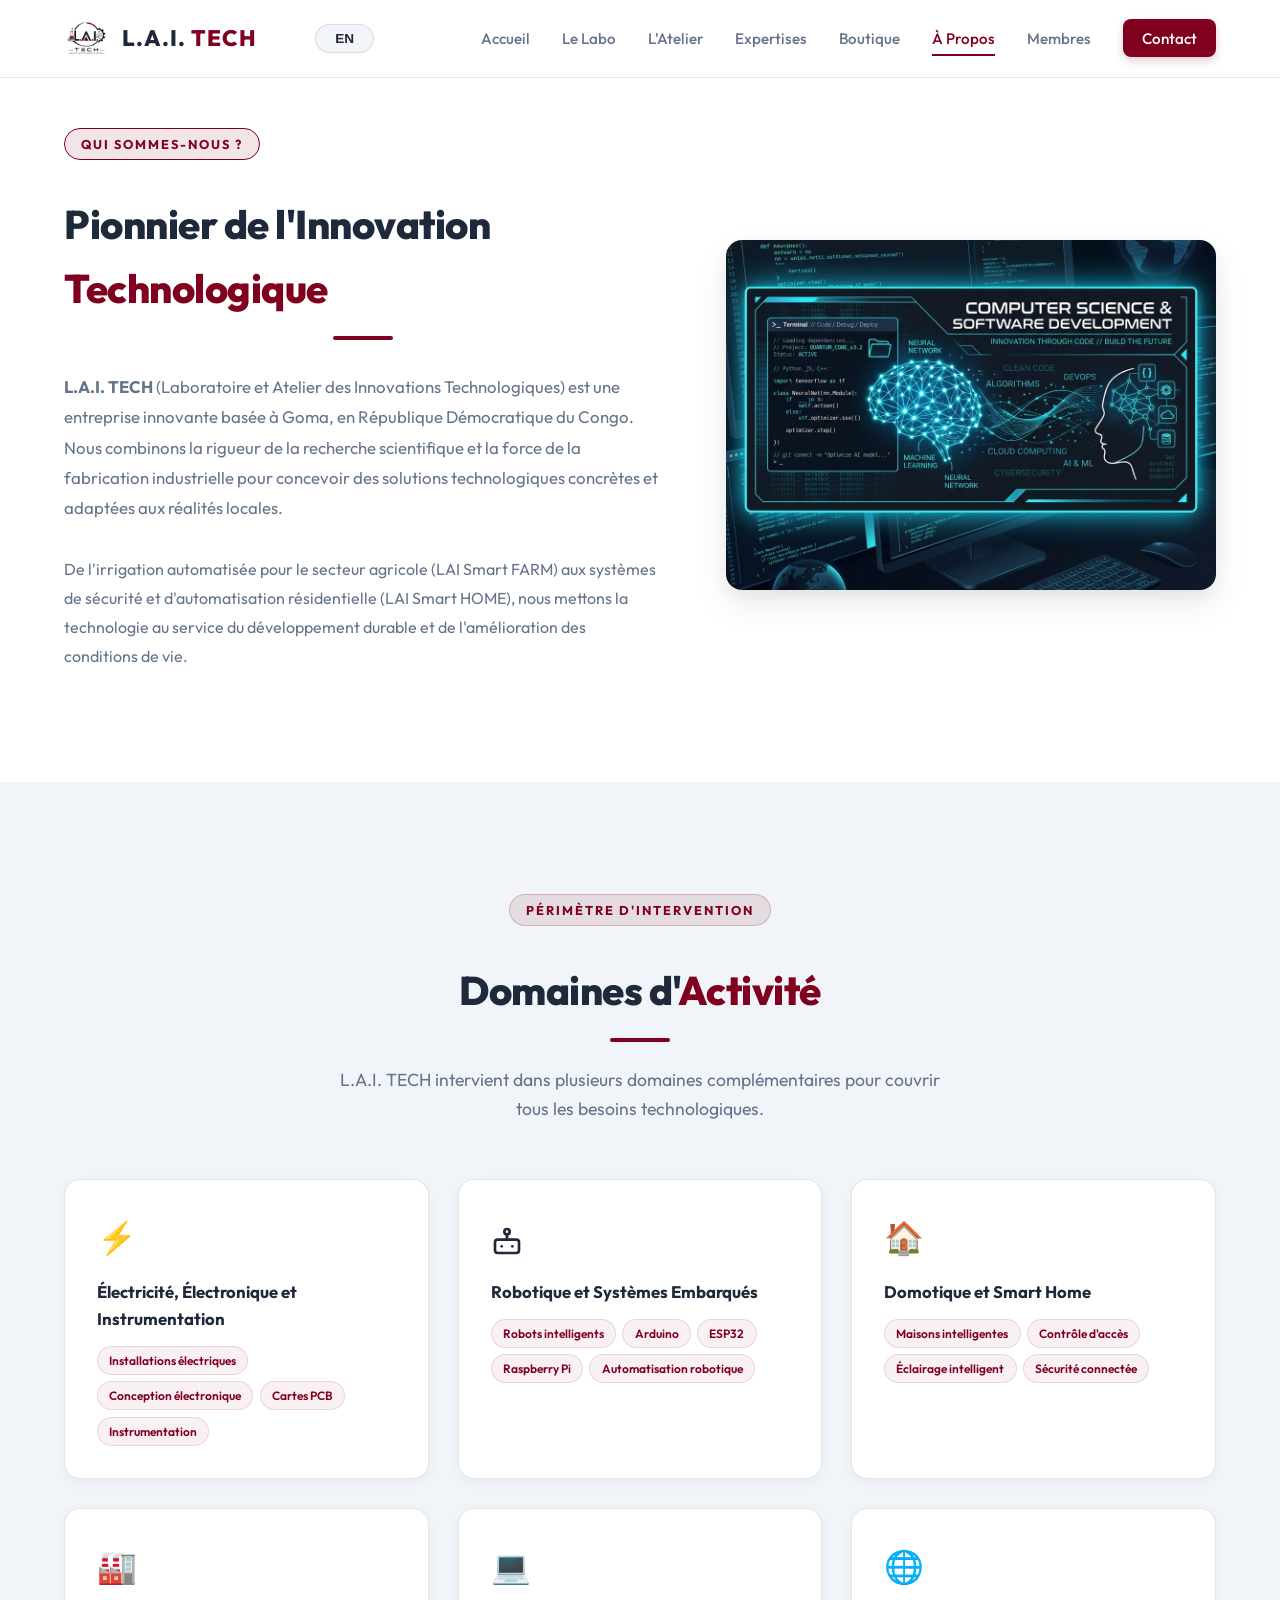
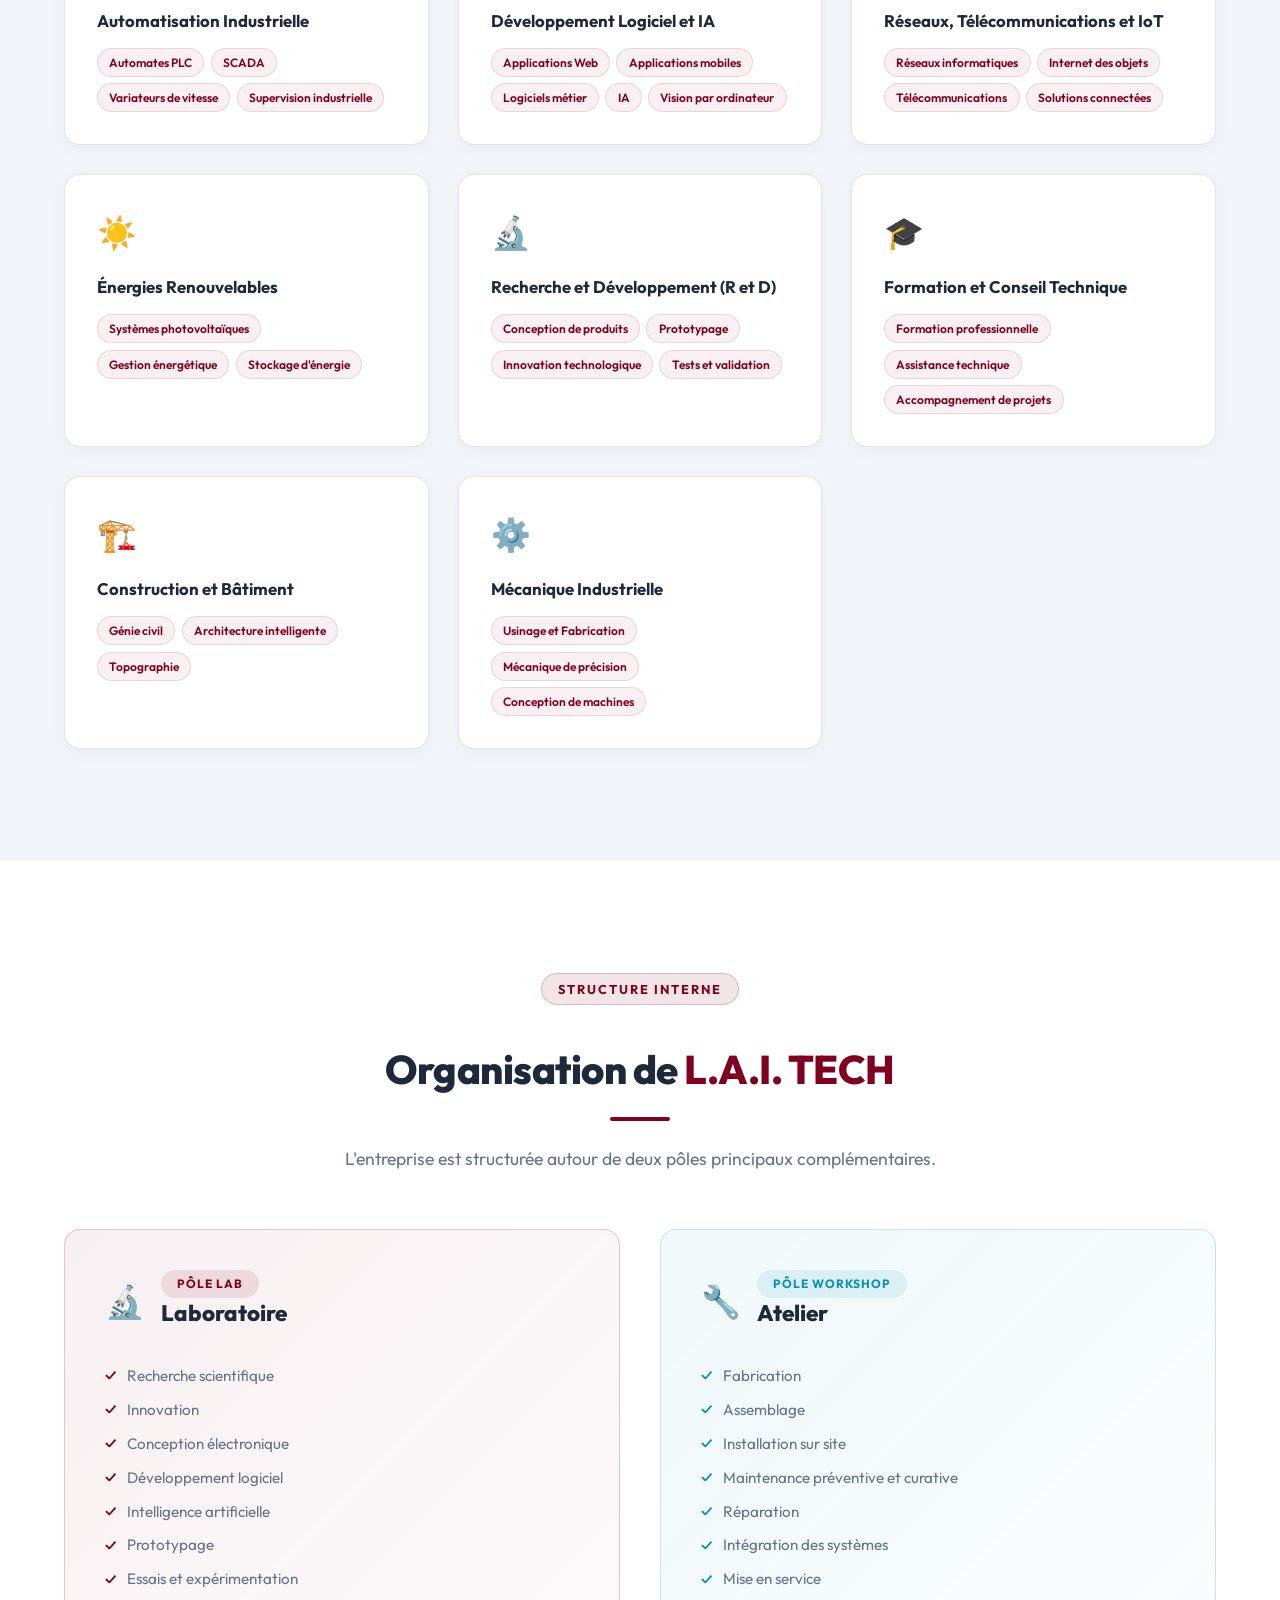
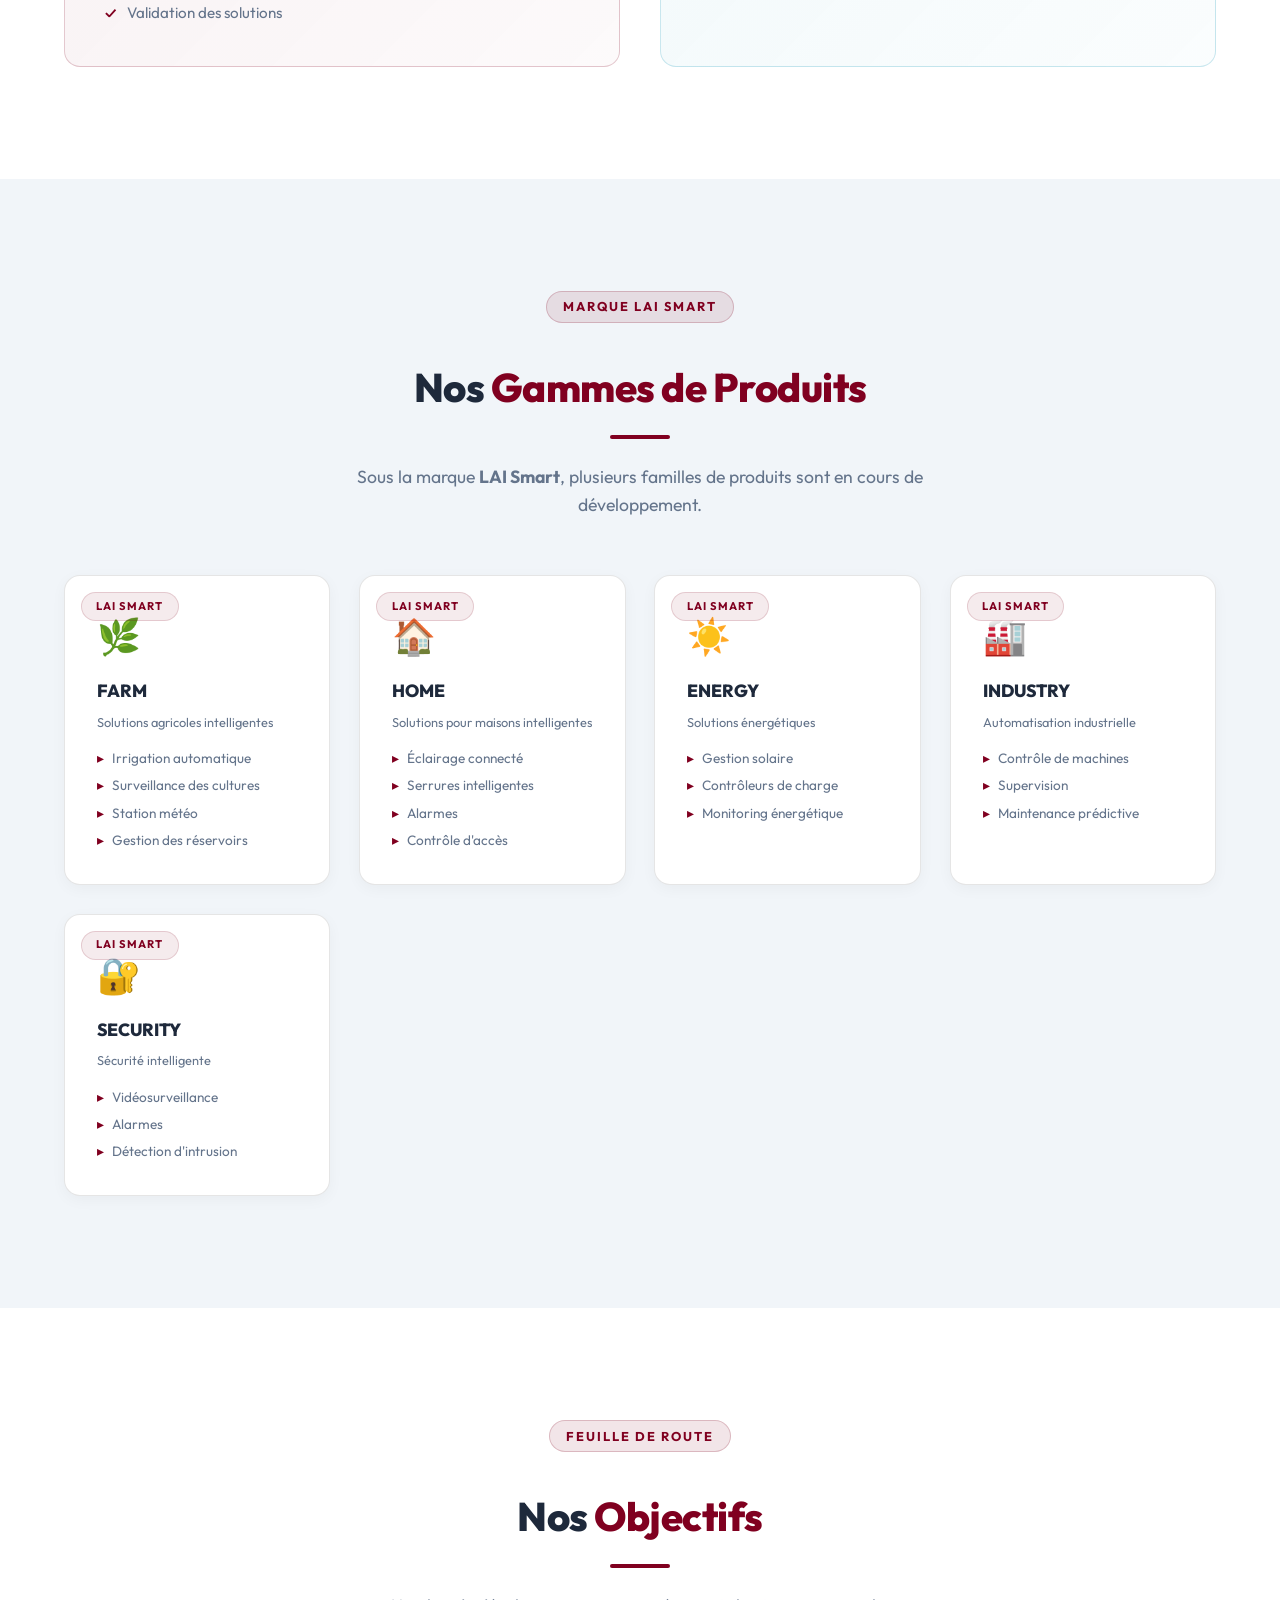
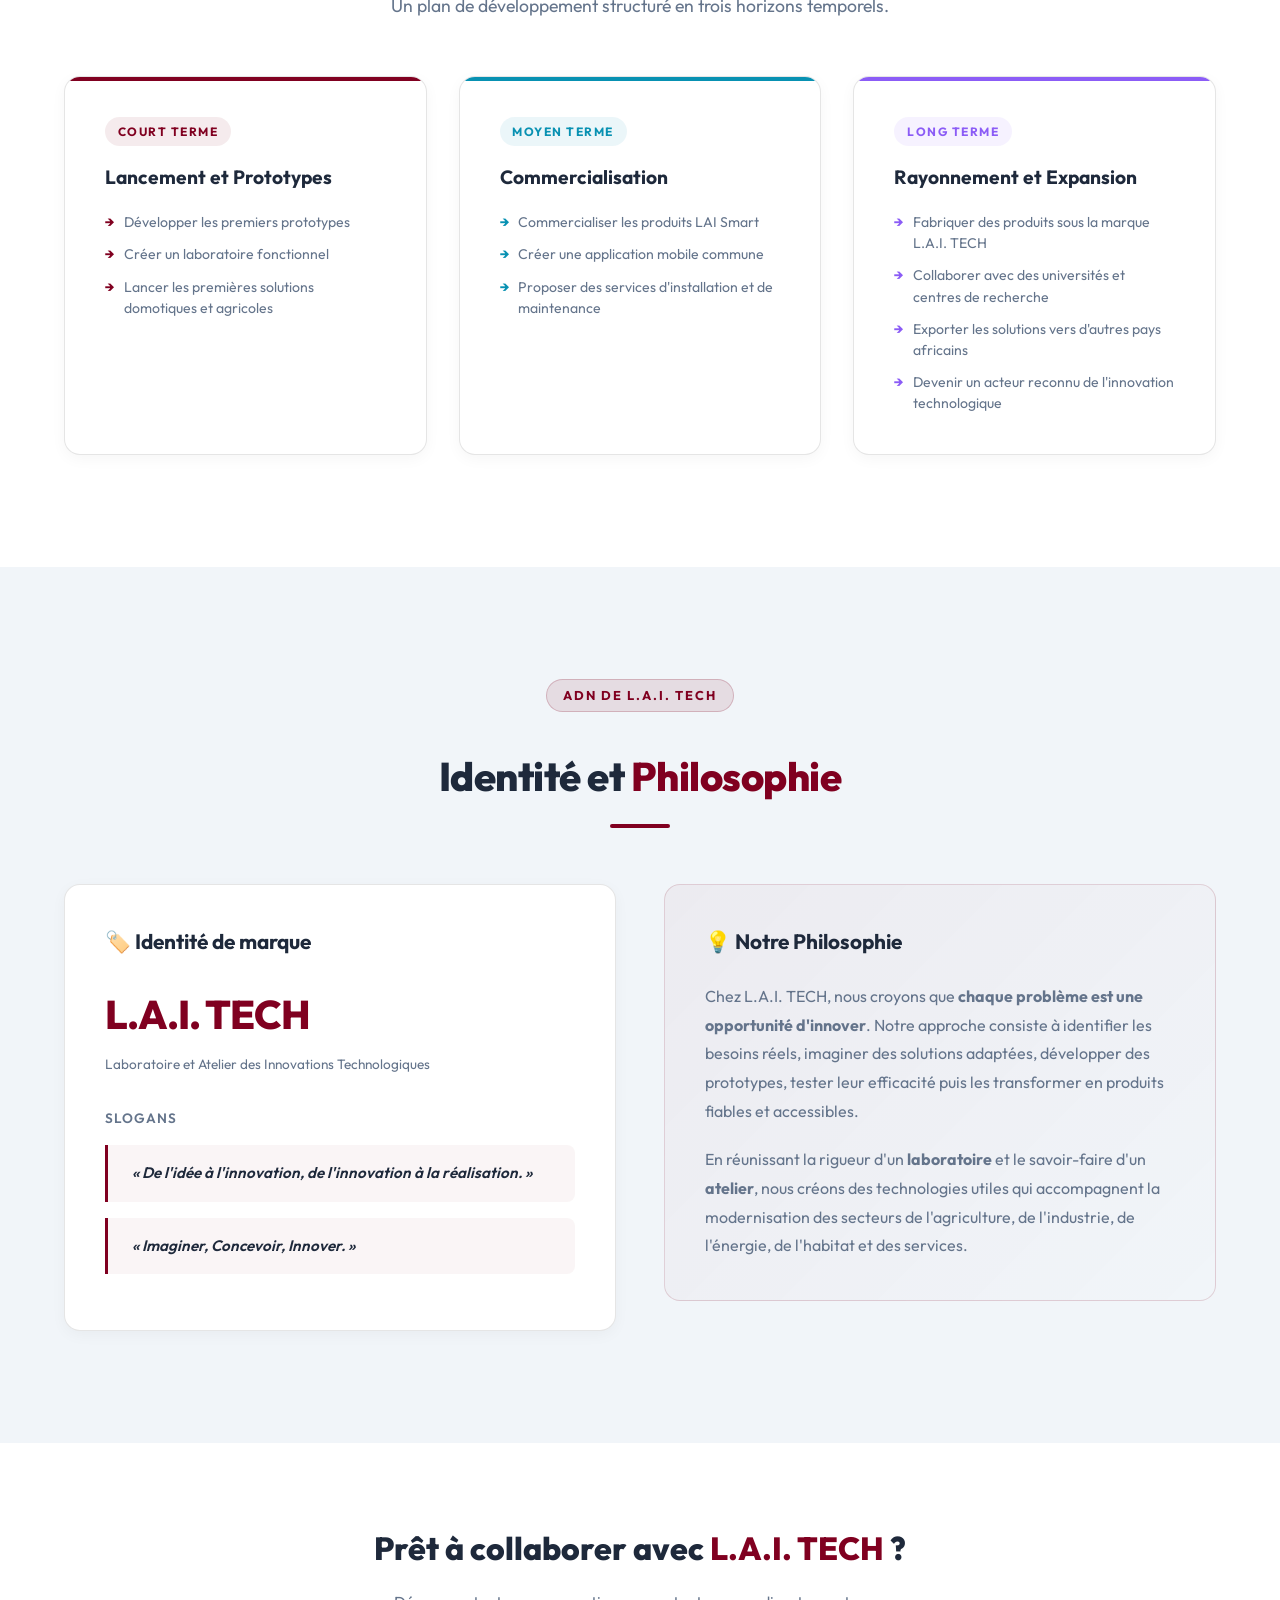
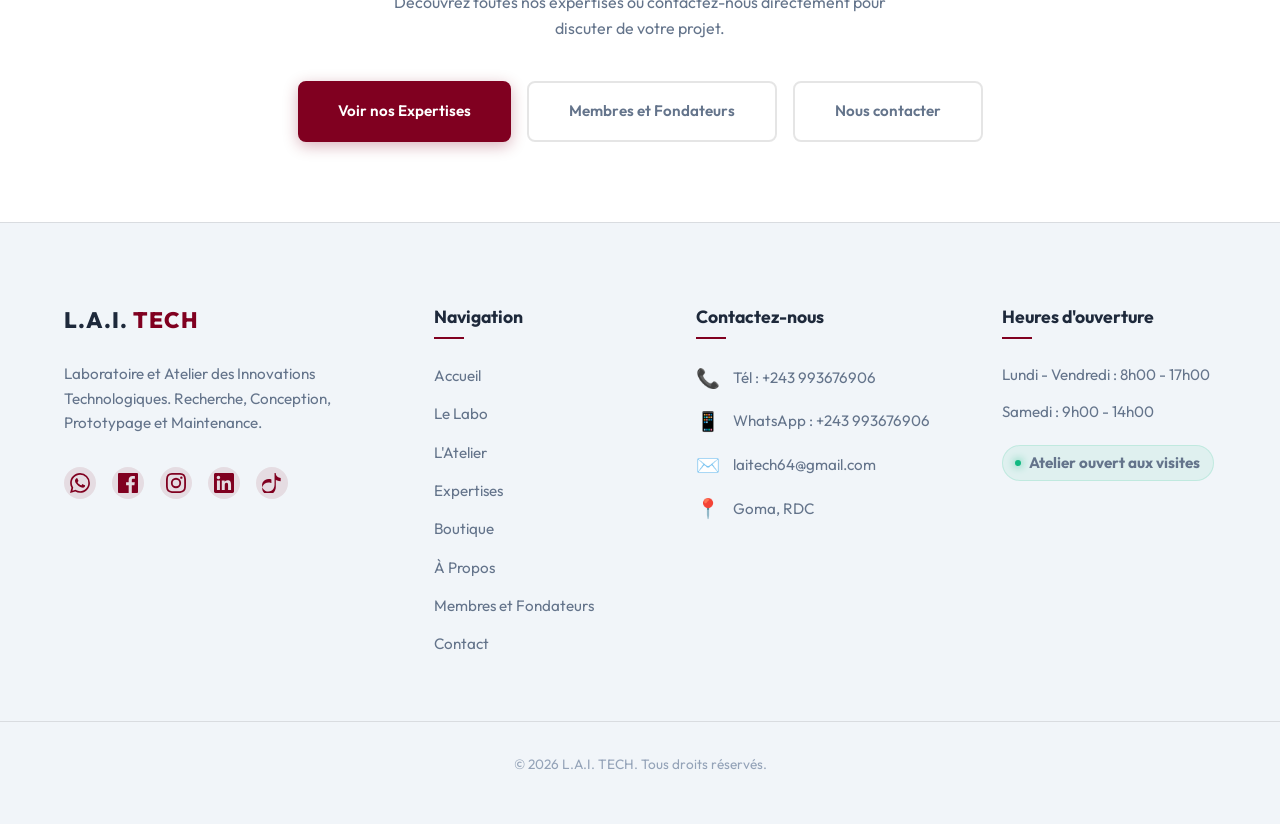
==== commit 9932a092: "Update email to laitech64@gmail.com across all pages" ====
--- a/apropos.html
+++ b/apropos.html
@@ -867,7 +867,7 @@
                     </li>
                     <li>
                         <span class="footer-contact-icon">✉️</span>
-                        <a href="mailto:LAITECH@gmail.com">LAITECH@gmail.com</a>
+                        <a href="mailto:laitech64@gmail.com">laitech64@gmail.com</a>
                     </li>
                     <li>
                         <span class="footer-contact-icon">📍</span>
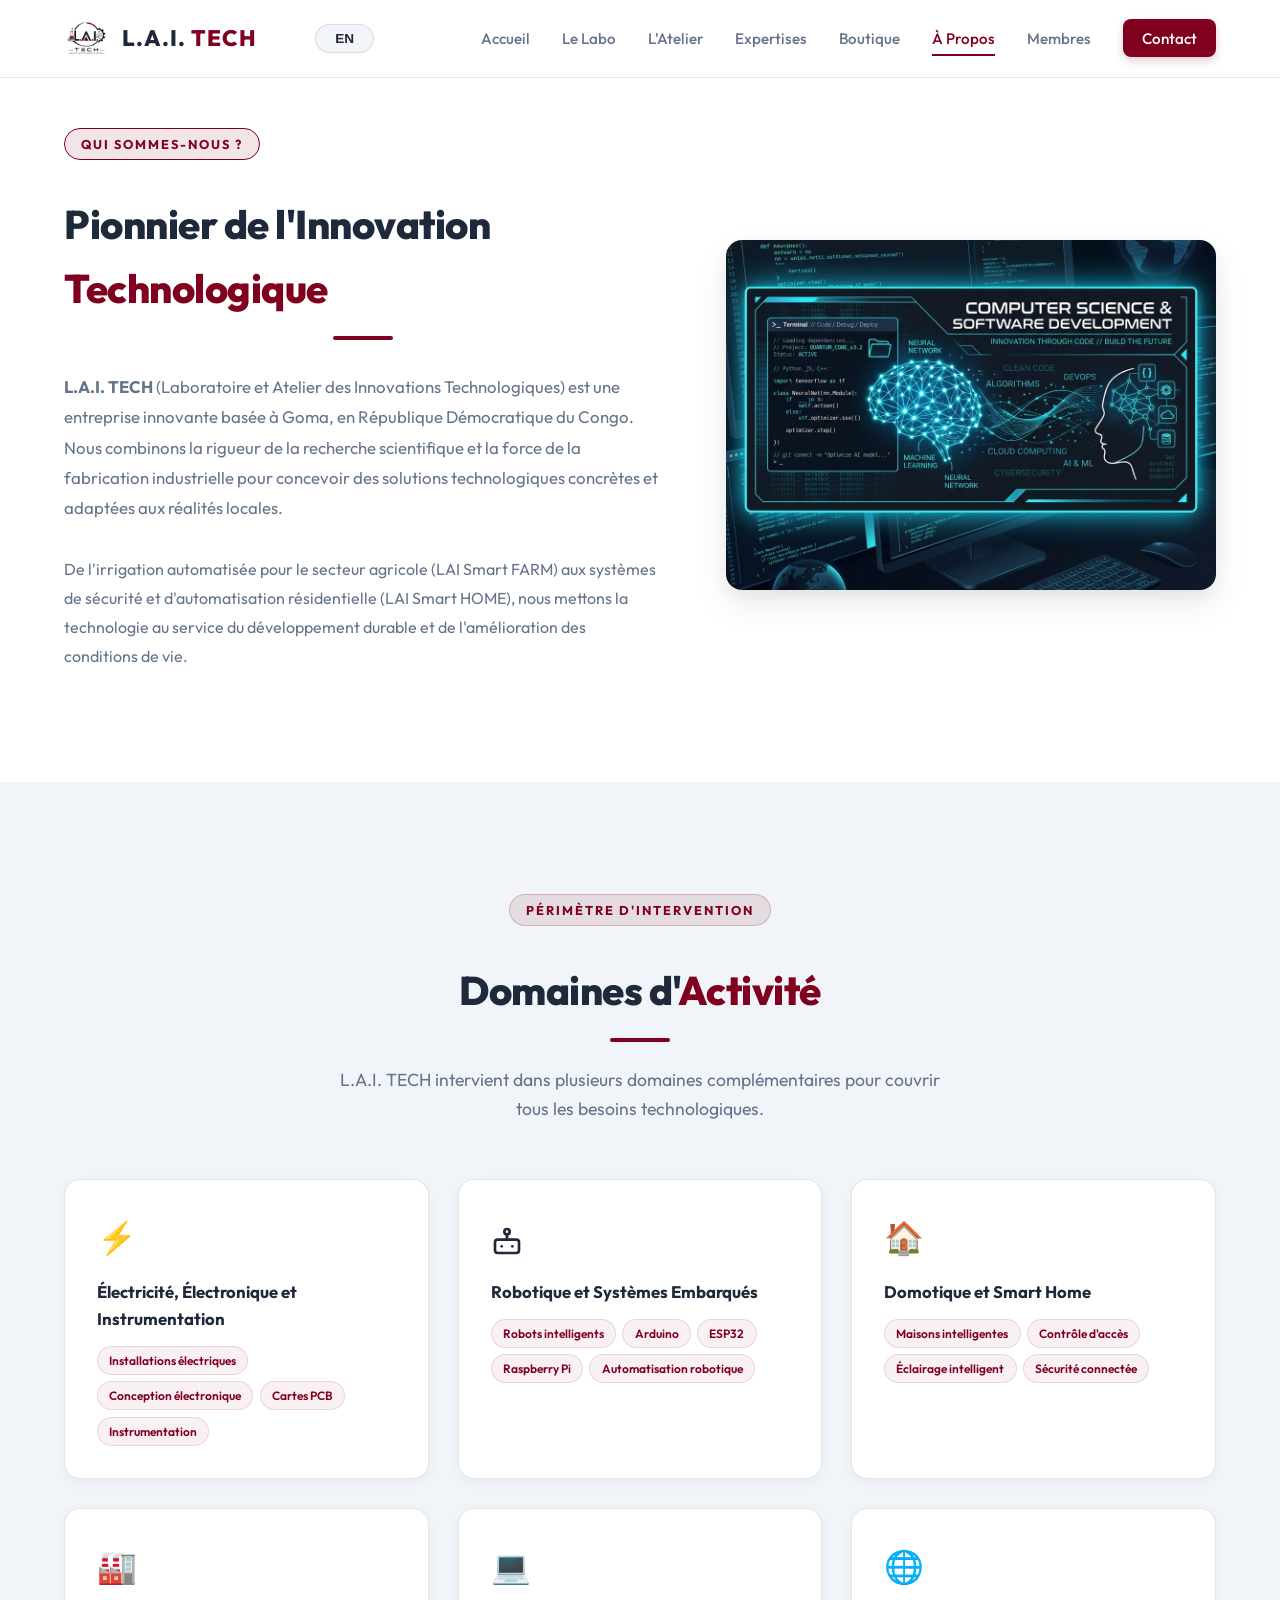
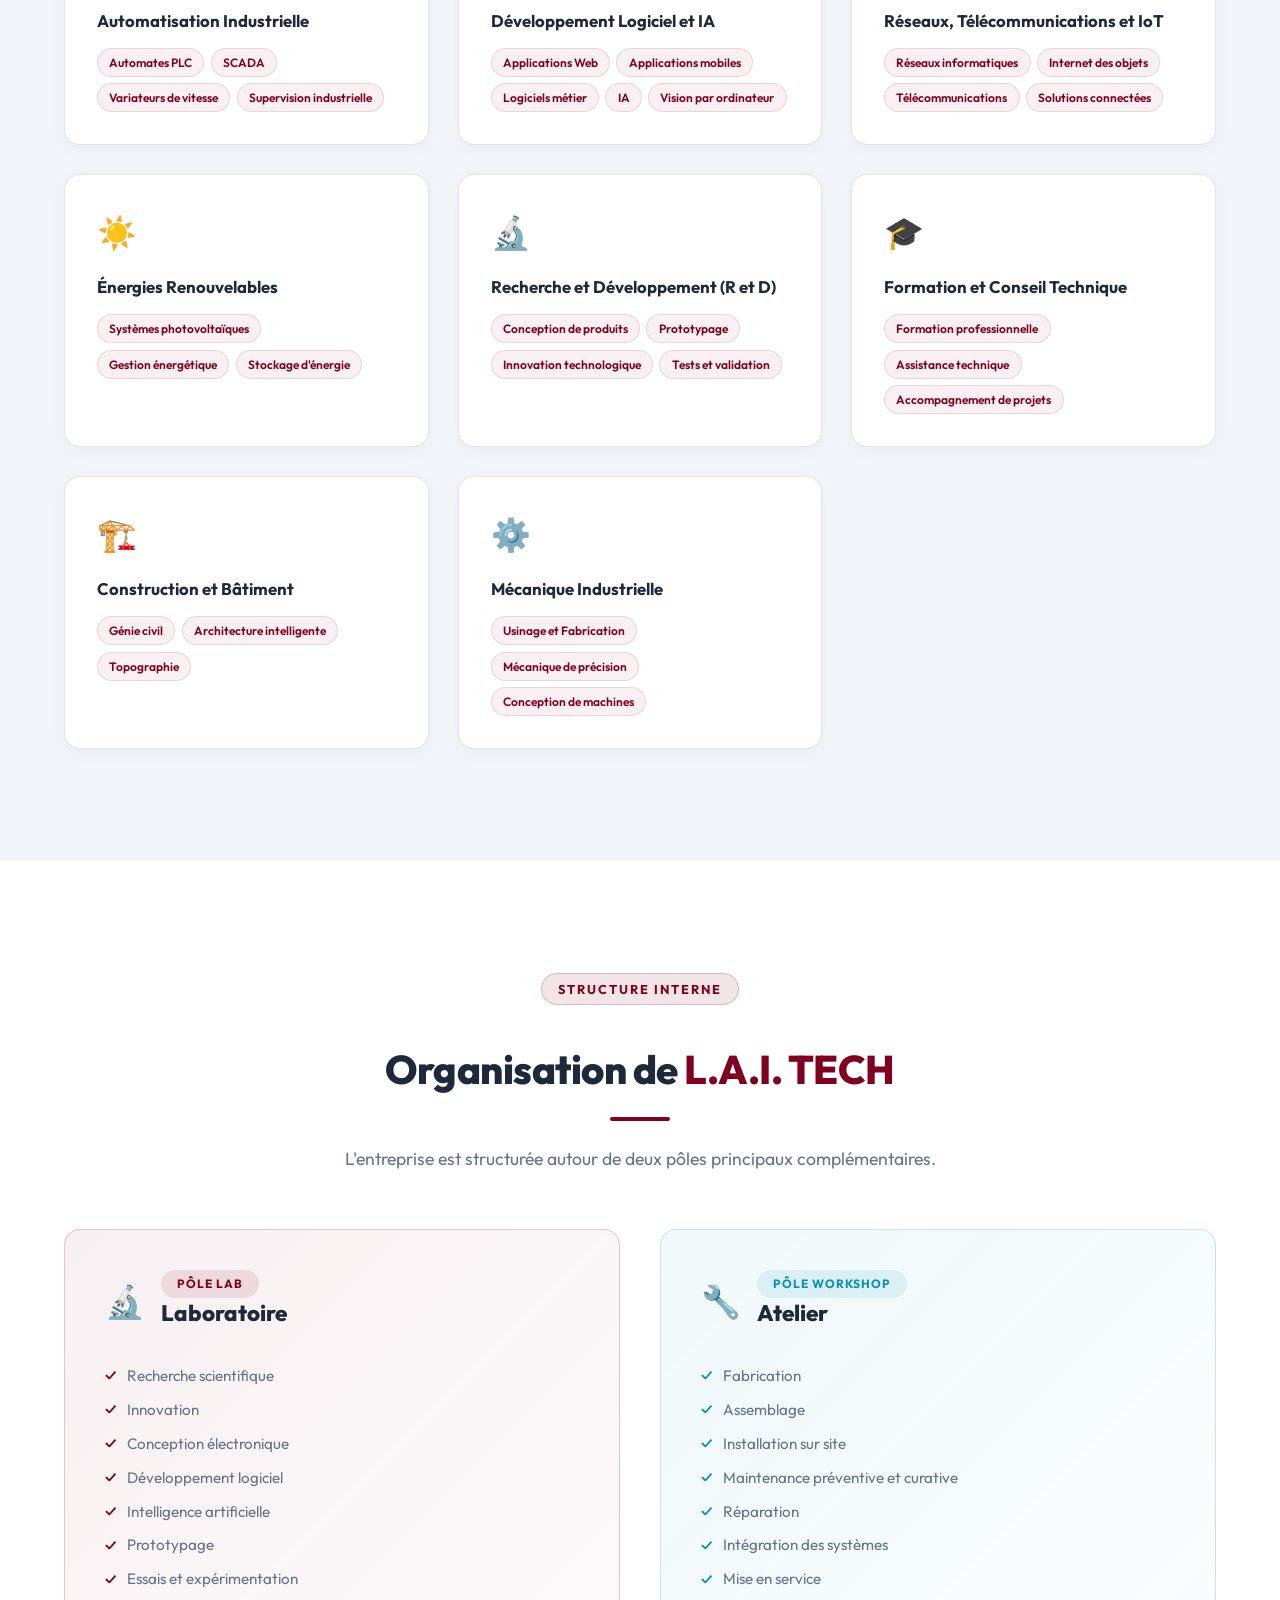
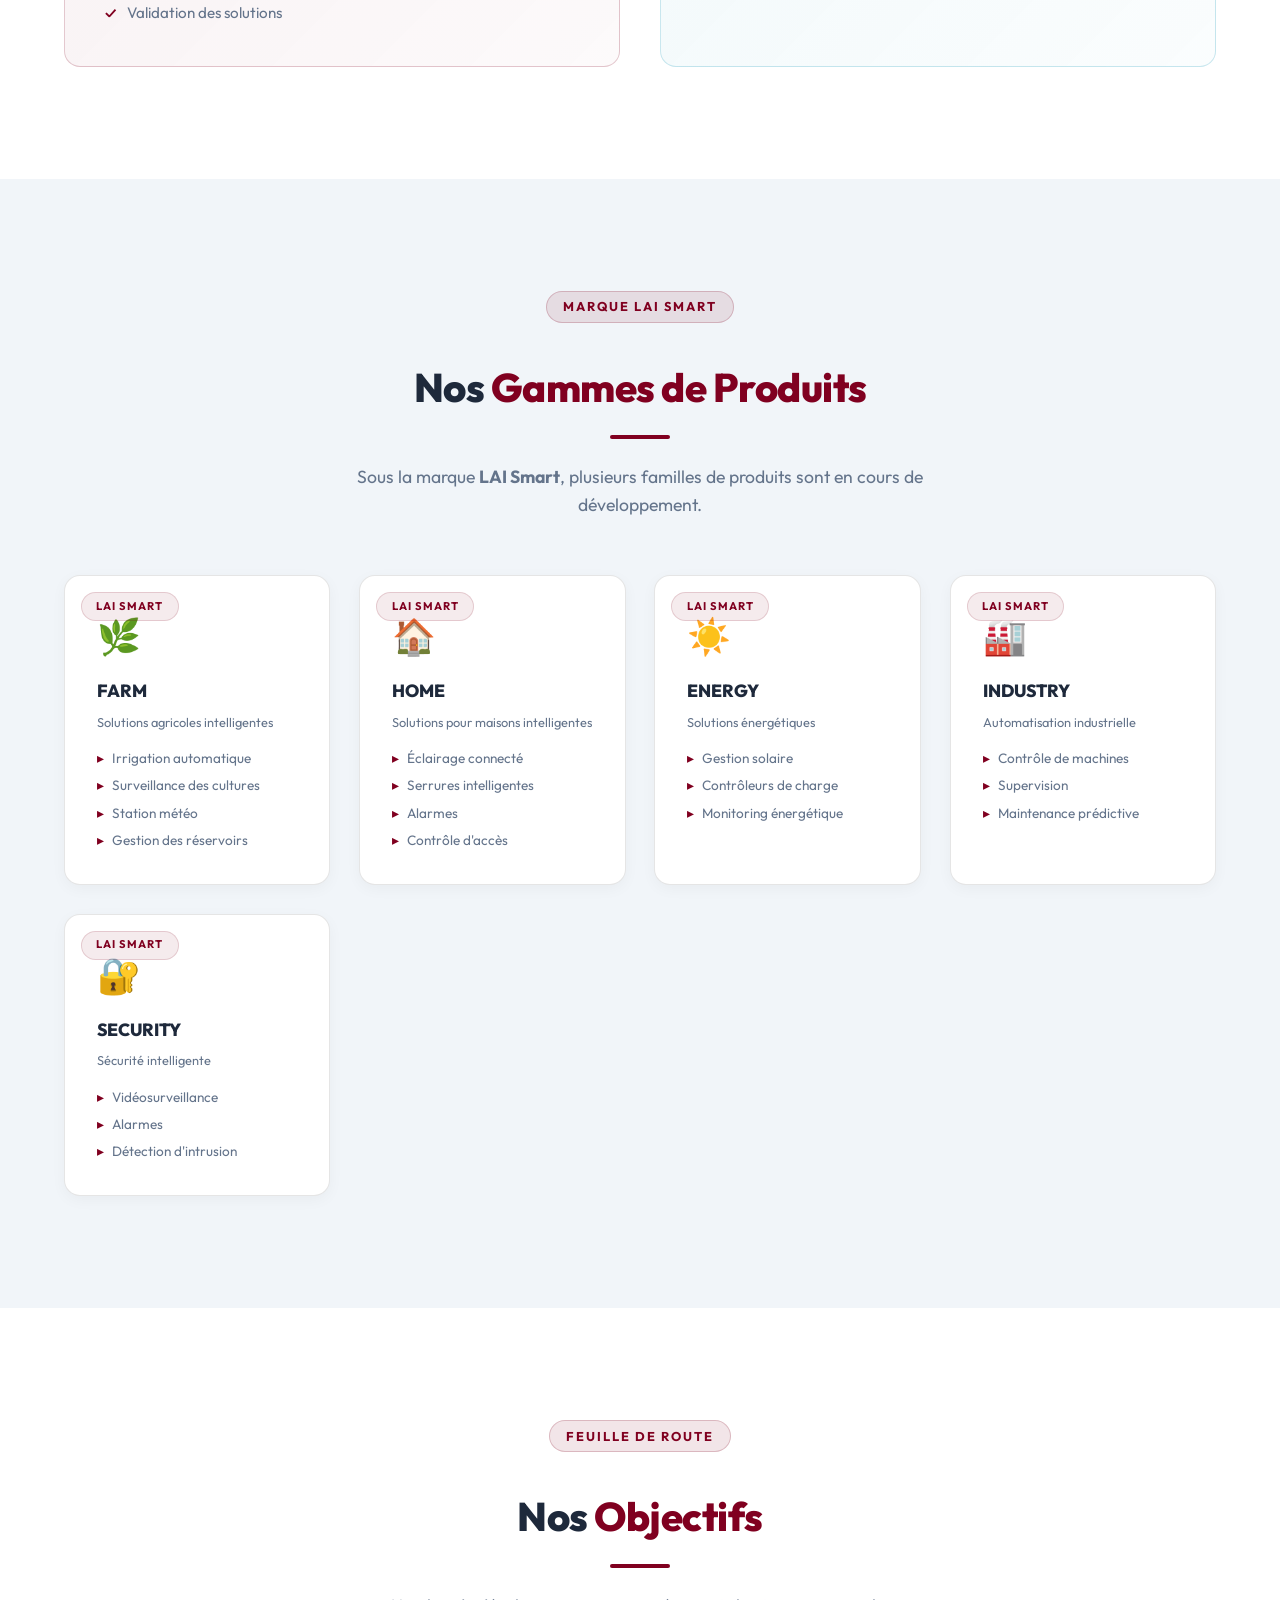
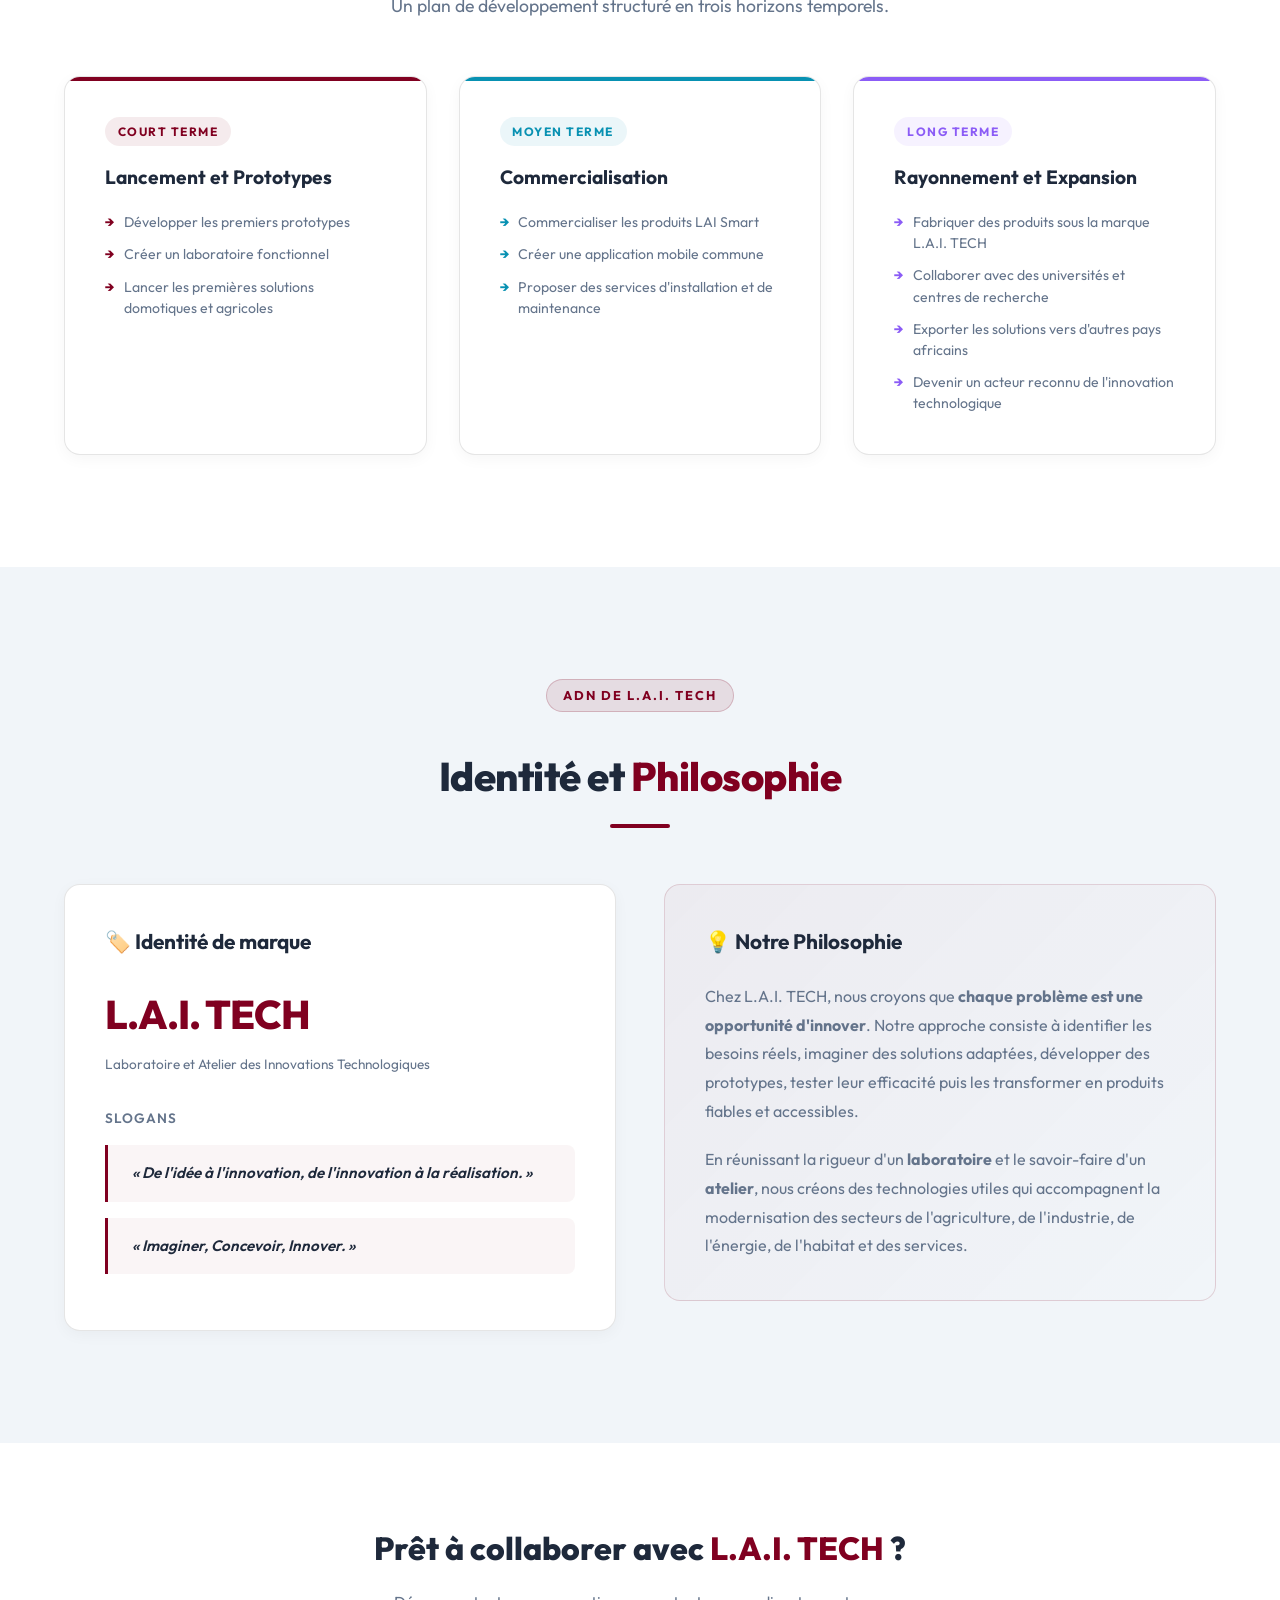
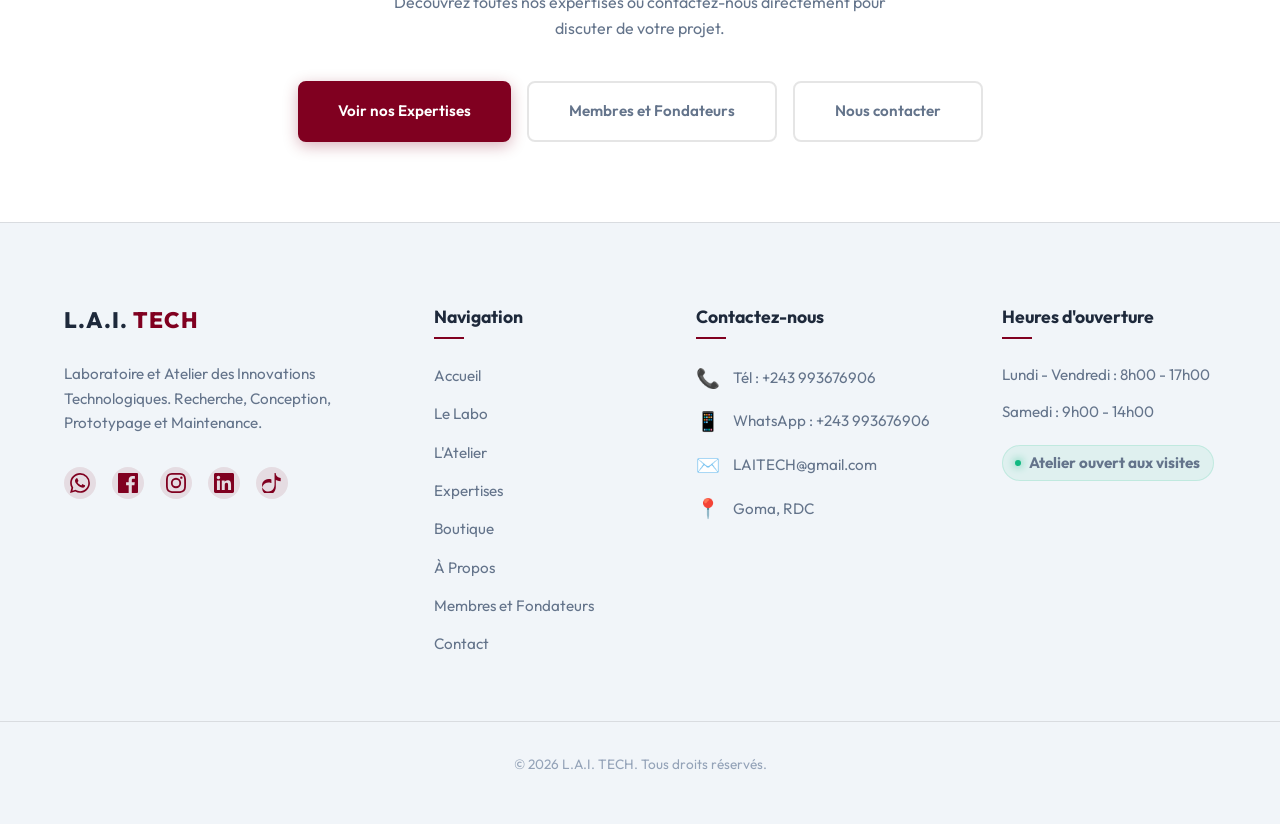
==== commit e435be5f: "Fix all encoding issues by using safe commit as base, and re-apply changes" ====
--- a/apropos.html
+++ b/apropos.html
@@ -13,7 +13,7 @@
     <link rel="preconnect" href="https://fonts.googleapis.com">
     <link rel="preconnect" href="https://fonts.gstatic.com" crossorigin>
     <link href="https://fonts.googleapis.com/css2?family=Outfit:wght@300;400;500;600;700;800&display=swap" rel="stylesheet">
-    <link rel="stylesheet" href="assets/css/style.css?v=10">
+    <link rel="stylesheet" href="assets/css/style.css?v=15">
     <style>
         /* ============================================================
            STYLES SPÉCIFIQUES À PROPOS
@@ -867,7 +867,7 @@
                     </li>
                     <li>
                         <span class="footer-contact-icon">✉️</span>
-                        <a href="mailto:laitech64@gmail.com">laitech64@gmail.com</a>
+                        <a href="mailto:LAITECH@gmail.com">LAITECH@gmail.com</a>
                     </li>
                     <li>
                         <span class="footer-contact-icon">📍</span>
@@ -887,7 +887,7 @@
         </div>
     </footer>
 
-    <script src="assets/js/app.js?v=10"></script>
+    <script src="assets/js/app.js?v=15"></script>
 
     <!-- Scripts Google Translate (Custom UI) -->
     <script type="text/javascript">
--- a/assets/css/style.css
+++ b/assets/css/style.css
@@ -2794,3 +2794,304 @@
     .main-footer { padding: 2rem 0 1rem; }
     .footer-grid { gap: 1.5rem; }
 }
+
+/* ==========================================================================
+   MODAL DES SERVICES
+   ========================================================================== */
+.service-modal {
+    position: fixed;
+    z-index: 2000;
+    left: 0;
+    top: 0;
+    width: 100%;
+    height: 100%;
+    background-color: rgba(0, 0, 0, 0.65);
+    backdrop-filter: blur(6px);
+    display: flex;
+    align-items: center;
+    justify-content: center;
+    opacity: 0;
+    visibility: hidden;
+    transition: opacity 0.35s ease, visibility 0.35s ease;
+}
+
+.service-modal.show {
+    opacity: 1;
+    visibility: visible;
+}
+
+.service-modal-content {
+    background-color: var(--white);
+    border-radius: var(--radius-lg);
+    width: 90%;
+    max-width: 680px;
+    max-height: 90vh;
+    overflow-y: auto;
+    position: relative;
+    transform: translateY(40px) scale(0.97);
+    transition: transform 0.35s cubic-bezier(0.34, 1.56, 0.64, 1);
+    box-shadow: 0 25px 60px rgba(0,0,0,0.25);
+}
+
+.service-modal.show .service-modal-content {
+    transform: translateY(0) scale(1);
+}
+
+.close-modal {
+    position: absolute;
+    top: 15px;
+    right: 20px;
+    color: var(--text-white);
+    font-size: 28px;
+    font-weight: bold;
+    background: rgba(255, 255, 255, 0.8);
+    border: none;
+    border-radius: 50%;
+    width: 40px;
+    height: 40px;
+    display: flex;
+    align-items: center;
+    justify-content: center;
+    cursor: pointer;
+    z-index: 10;
+    transition: var(--transition);
+}
+
+.close-modal:hover {
+    color: var(--primary-color);
+    background: rgba(255, 255, 255, 1);
+    transform: scale(1.1);
+}
+
+.modal-image-container {
+    width: 100%;
+    height: 250px;
+    overflow: hidden;
+    border-radius: var(--radius-lg) var(--radius-lg) 0 0;
+}
+
+.modal-image-container img {
+    width: 100%;
+    height: 100%;
+    object-fit: cover;
+}
+
+.modal-body {
+    padding: 2rem;
+}
+
+.modal-body h3 {
+    font-size: 1.8rem;
+    color: var(--primary-color);
+    margin-bottom: 1rem;
+}
+
+.modal-body p {
+    color: var(--text-muted);
+    line-height: 1.6;
+    margin-bottom: 1.5rem;
+}
+
+/* Modifiez l'apparence de la carte d'expertise au survol (curseur) */
+.expertise-card {
+    cursor: pointer;
+}
+
+
+/* ---- Nouveaux styles modal enrichi ---- */
+.modal-image-overlay {
+    position: absolute;
+    bottom: -20px;
+    left: 2rem;
+    z-index: 5;
+}
+
+.modal-emoji-badge {
+    width: 56px;
+    height: 56px;
+    background: var(--white);
+    border-radius: 50%;
+    display: flex;
+    align-items: center;
+    justify-content: center;
+    font-size: 1.8rem;
+    box-shadow: 0 4px 20px rgba(0,0,0,0.15);
+    border: 3px solid var(--primary-color);
+}
+
+.modal-divider {
+    height: 2px;
+    background: linear-gradient(to right, var(--primary-color), transparent);
+    border-radius: 2px;
+    margin: 1.5rem 0;
+}
+
+.modal-list-title {
+    font-size: 0.85rem;
+    font-weight: 700;
+    text-transform: uppercase;
+    letter-spacing: 1.5px;
+    color: var(--primary-color);
+    margin-bottom: 1rem;
+}
+
+.modal-services-list {
+    list-style: none;
+    display: grid;
+    grid-template-columns: 1fr 1fr;
+    gap: 0.6rem;
+    margin-bottom: 1.5rem;
+}
+
+.modal-services-list li {
+    background: rgba(128, 0, 32, 0.05);
+    border: 1px solid rgba(128, 0, 32, 0.12);
+    border-radius: 8px;
+    padding: 0.6rem 0.9rem;
+    font-size: 0.88rem;
+    color: var(--text-white);
+    font-weight: 500;
+    display: flex;
+    align-items: center;
+    gap: 0.5rem;
+}
+
+.modal-services-list li::before {
+    content: '?';
+    color: var(--primary-color);
+    font-weight: 800;
+    flex-shrink: 0;
+}
+
+.modal-footer-actions {
+    display: flex;
+    gap: 1rem;
+    margin-top: 2rem;
+}
+
+.btn-secondary-modal {
+    display: inline-flex;
+    align-items: center;
+    justify-content: center;
+    padding: 0.8rem 1.8rem;
+    font-size: 0.95rem;
+    font-weight: 600;
+    border-radius: var(--radius-md);
+    cursor: pointer;
+    transition: var(--transition);
+    border: 2px solid var(--primary-color);
+    color: var(--primary-color);
+    background: transparent;
+}
+
+.btn-secondary-modal:hover {
+    background: var(--primary-color);
+    color: var(--white);
+    transform: translateY(-2px);
+}
+
+@media (max-width: 480px) {
+    .modal-services-list {
+        grid-template-columns: 1fr;
+    }
+    .modal-footer-actions {
+        flex-direction: column;
+    }
+}
+
+/* ---- Section Missions Réalisées dans le modal ---- */
+.modal-missions-intro {
+    font-size: 0.88rem;
+    color: var(--text-muted);
+    margin-bottom: 1.2rem;
+    margin-top: -0.5rem;
+}
+
+.modal-missions-grid {
+    display: flex;
+    flex-direction: column;
+    gap: 1rem;
+}
+
+.modal-mission-card {
+    display: flex;
+    gap: 1rem;
+    background: var(--bg-dark-secondary);
+    border: 1px solid var(--border-color);
+    border-radius: 12px;
+    overflow: hidden;
+    transition: var(--transition);
+}
+
+.modal-mission-card:hover {
+    border-color: rgba(128, 0, 32, 0.3);
+    box-shadow: 0 4px 16px rgba(128, 0, 32, 0.08);
+    transform: translateY(-2px);
+}
+
+.modal-mission-img-wrap {
+    flex-shrink: 0;
+    width: 110px;
+    min-height: 100px;
+}
+
+.modal-mission-img-placeholder {
+    width: 100%;
+    height: 100%;
+    min-height: 100px;
+    background: linear-gradient(135deg, rgba(128,0,32,0.07), rgba(128,0,32,0.03));
+    border-right: 1px dashed rgba(128,0,32,0.2);
+    display: flex;
+    flex-direction: column;
+    align-items: center;
+    justify-content: center;
+    gap: 0.4rem;
+    color: rgba(128, 0, 32, 0.4);
+    font-size: 0.7rem;
+    text-align: center;
+    padding: 0.5rem;
+}
+
+.modal-mission-img-placeholder svg {
+    stroke: rgba(128, 0, 32, 0.35);
+}
+
+.modal-mission-img-wrap img {
+    width: 100%;
+    height: 100%;
+    object-fit: cover;
+}
+
+.modal-mission-info {
+    padding: 0.9rem 1rem;
+    flex: 1;
+}
+
+.modal-mission-info h5 {
+    font-size: 0.95rem;
+    font-weight: 700;
+    color: var(--text-white);
+    margin-bottom: 0.4rem;
+}
+
+.modal-mission-info p {
+    font-size: 0.82rem;
+    color: var(--text-muted);
+    line-height: 1.5;
+    margin: 0;
+}
+
+@media (max-width: 480px) {
+    .modal-mission-card {
+        flex-direction: column;
+    }
+    .modal-mission-img-wrap {
+        width: 100%;
+        min-height: 80px;
+    }
+    .modal-mission-img-placeholder {
+        min-height: 80px;
+        border-right: none;
+        border-bottom: 1px dashed rgba(128,0,32,0.2);
+    }
+}
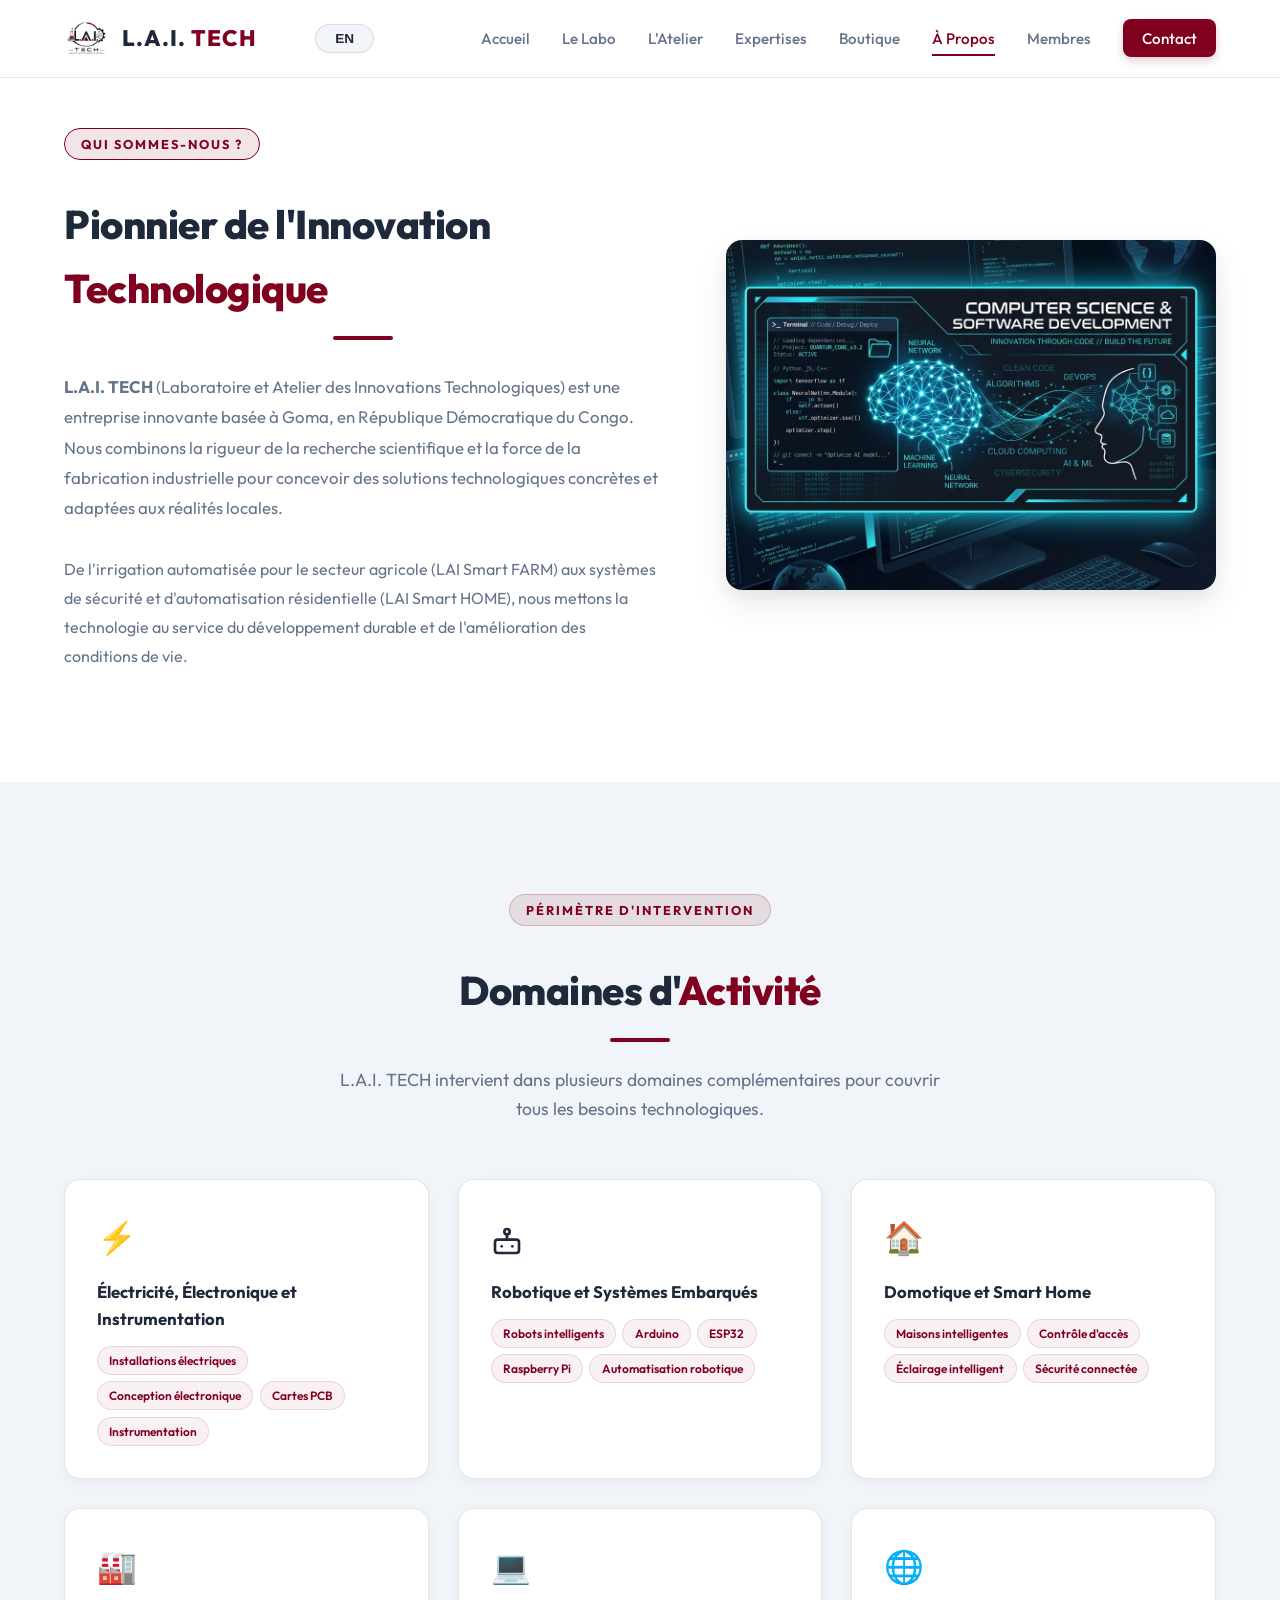
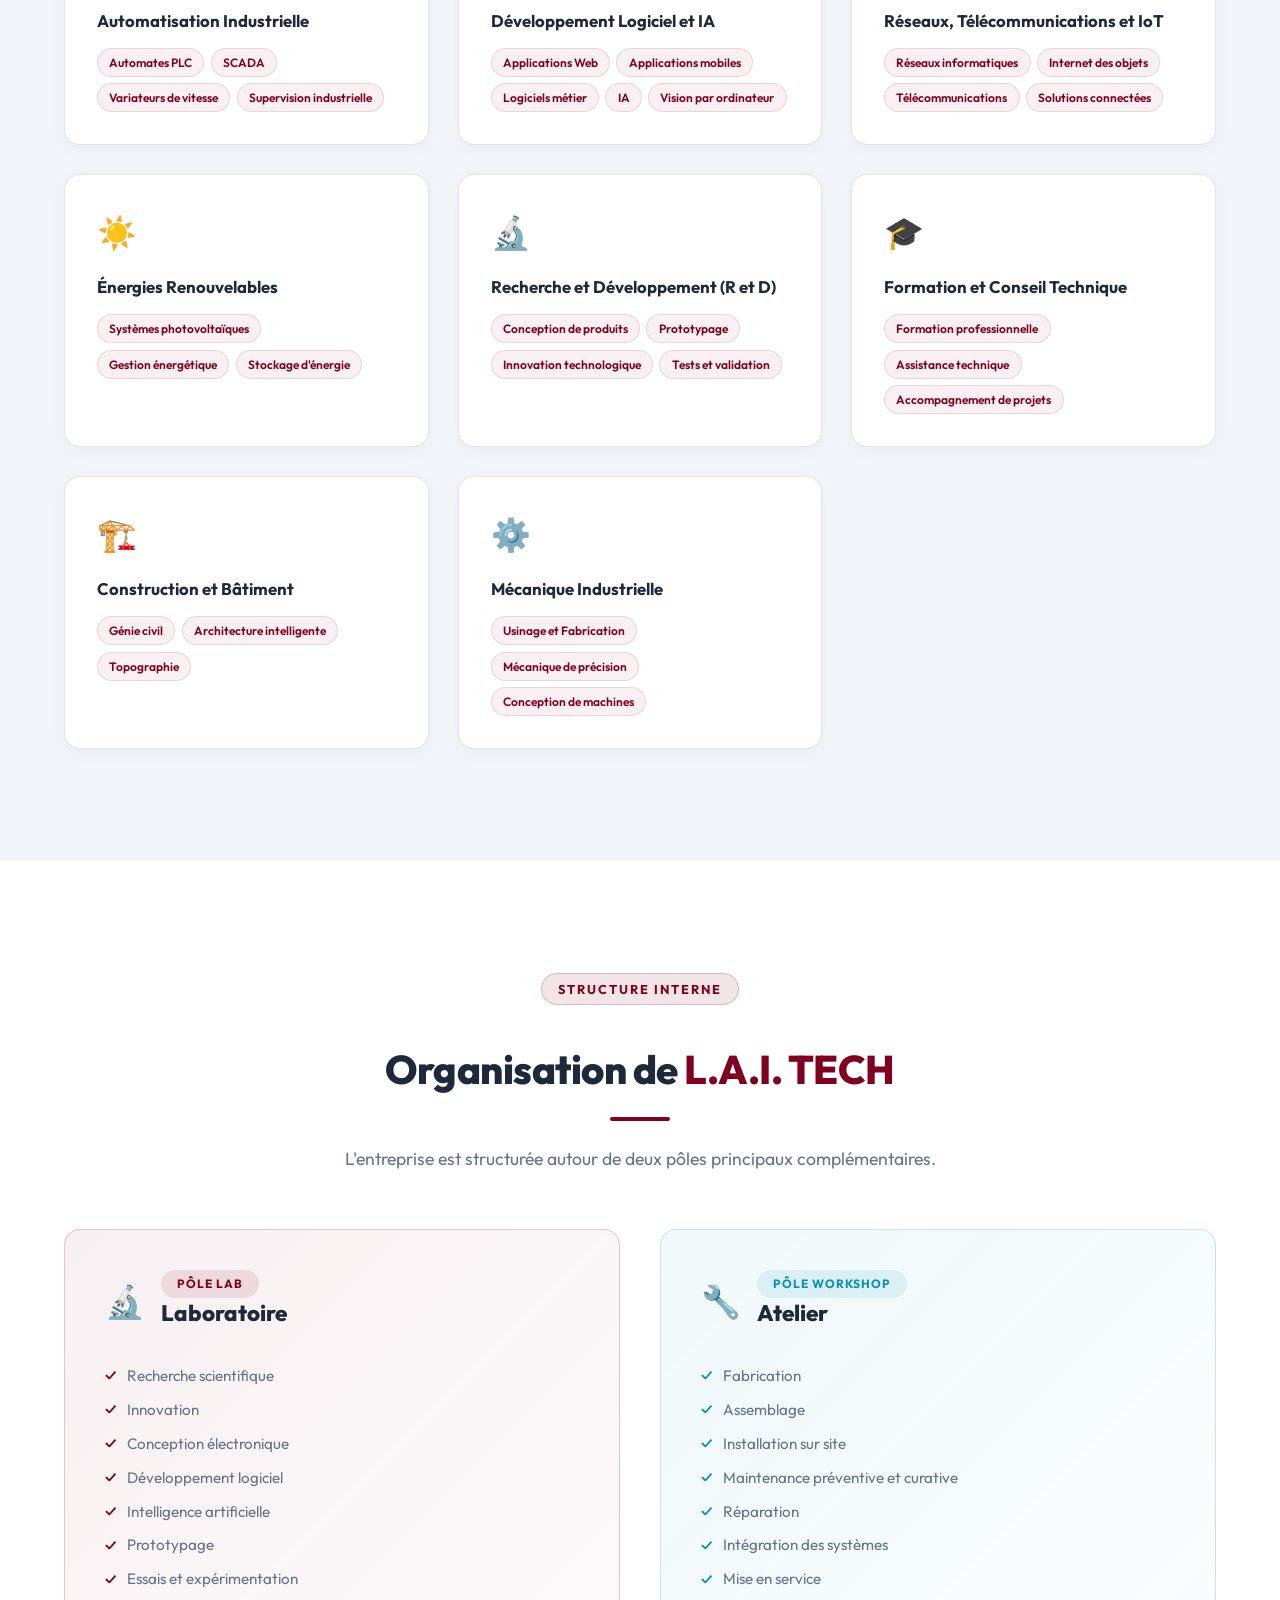
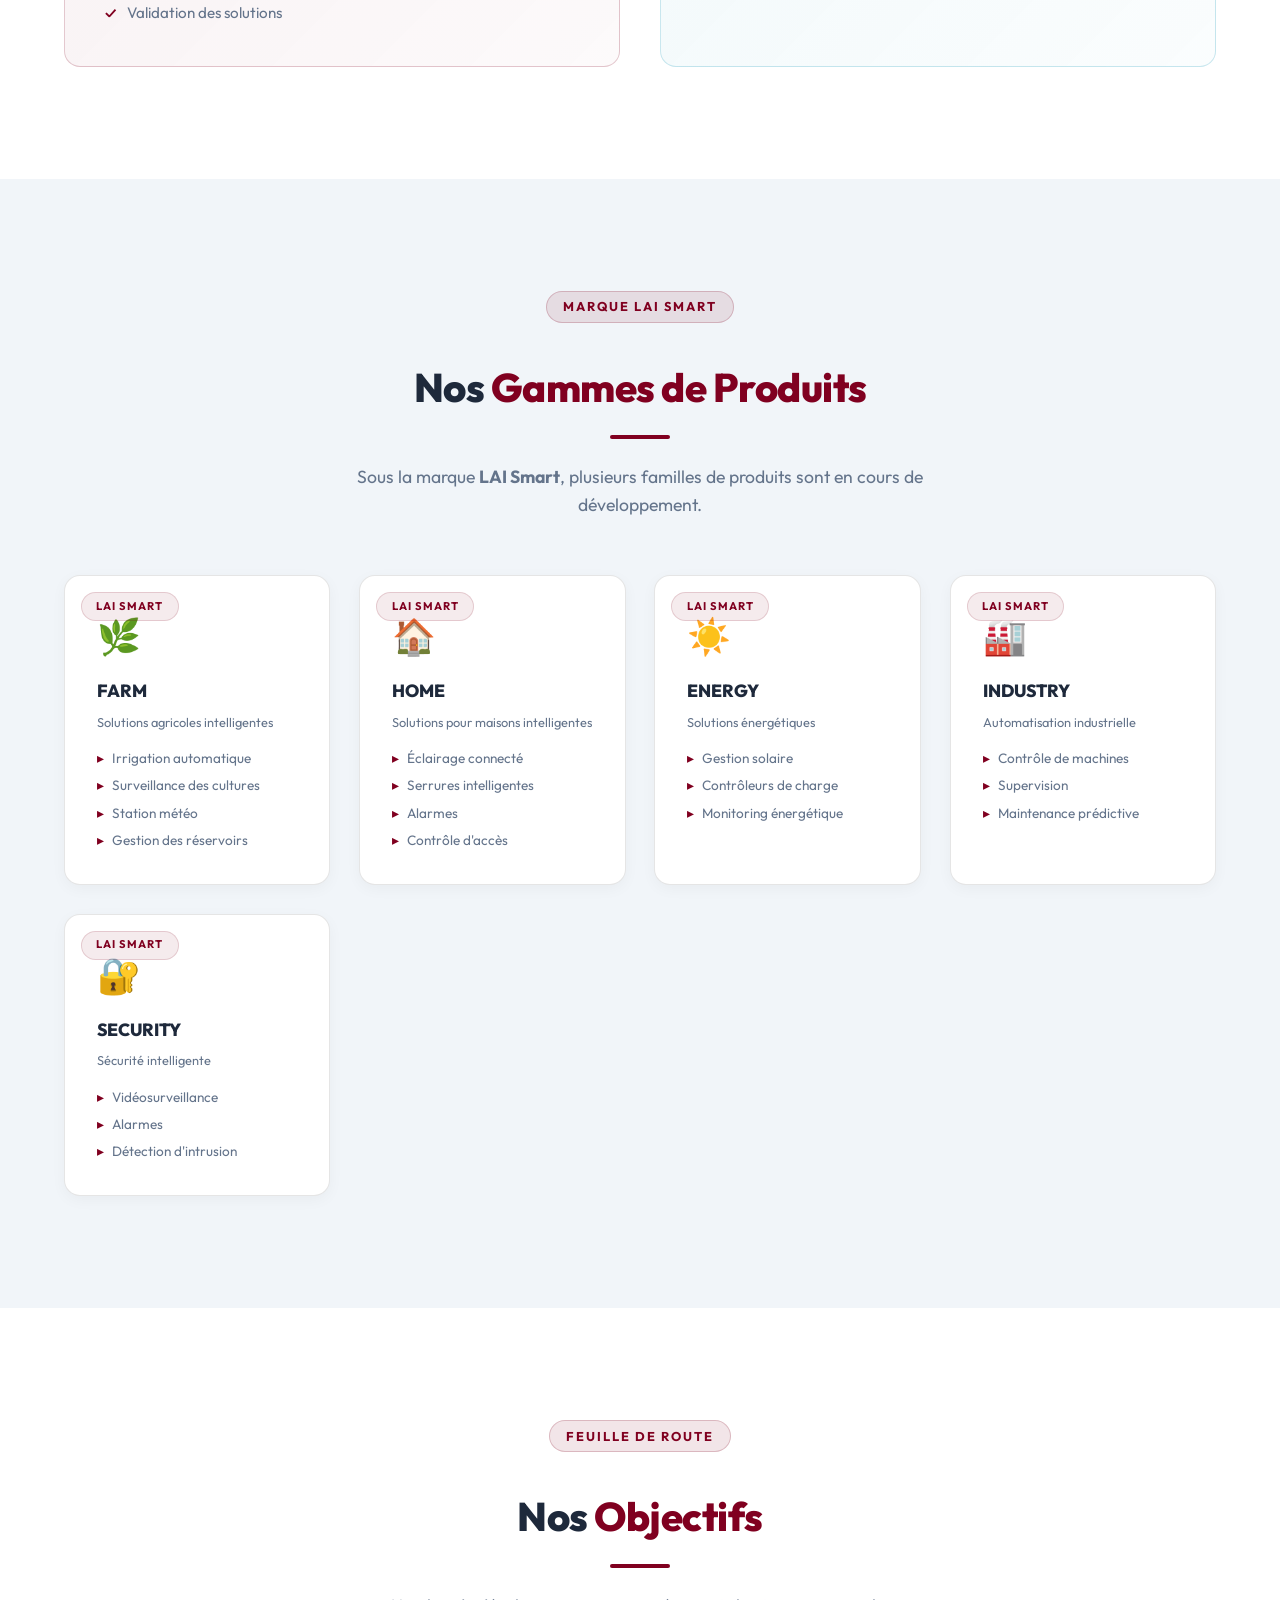
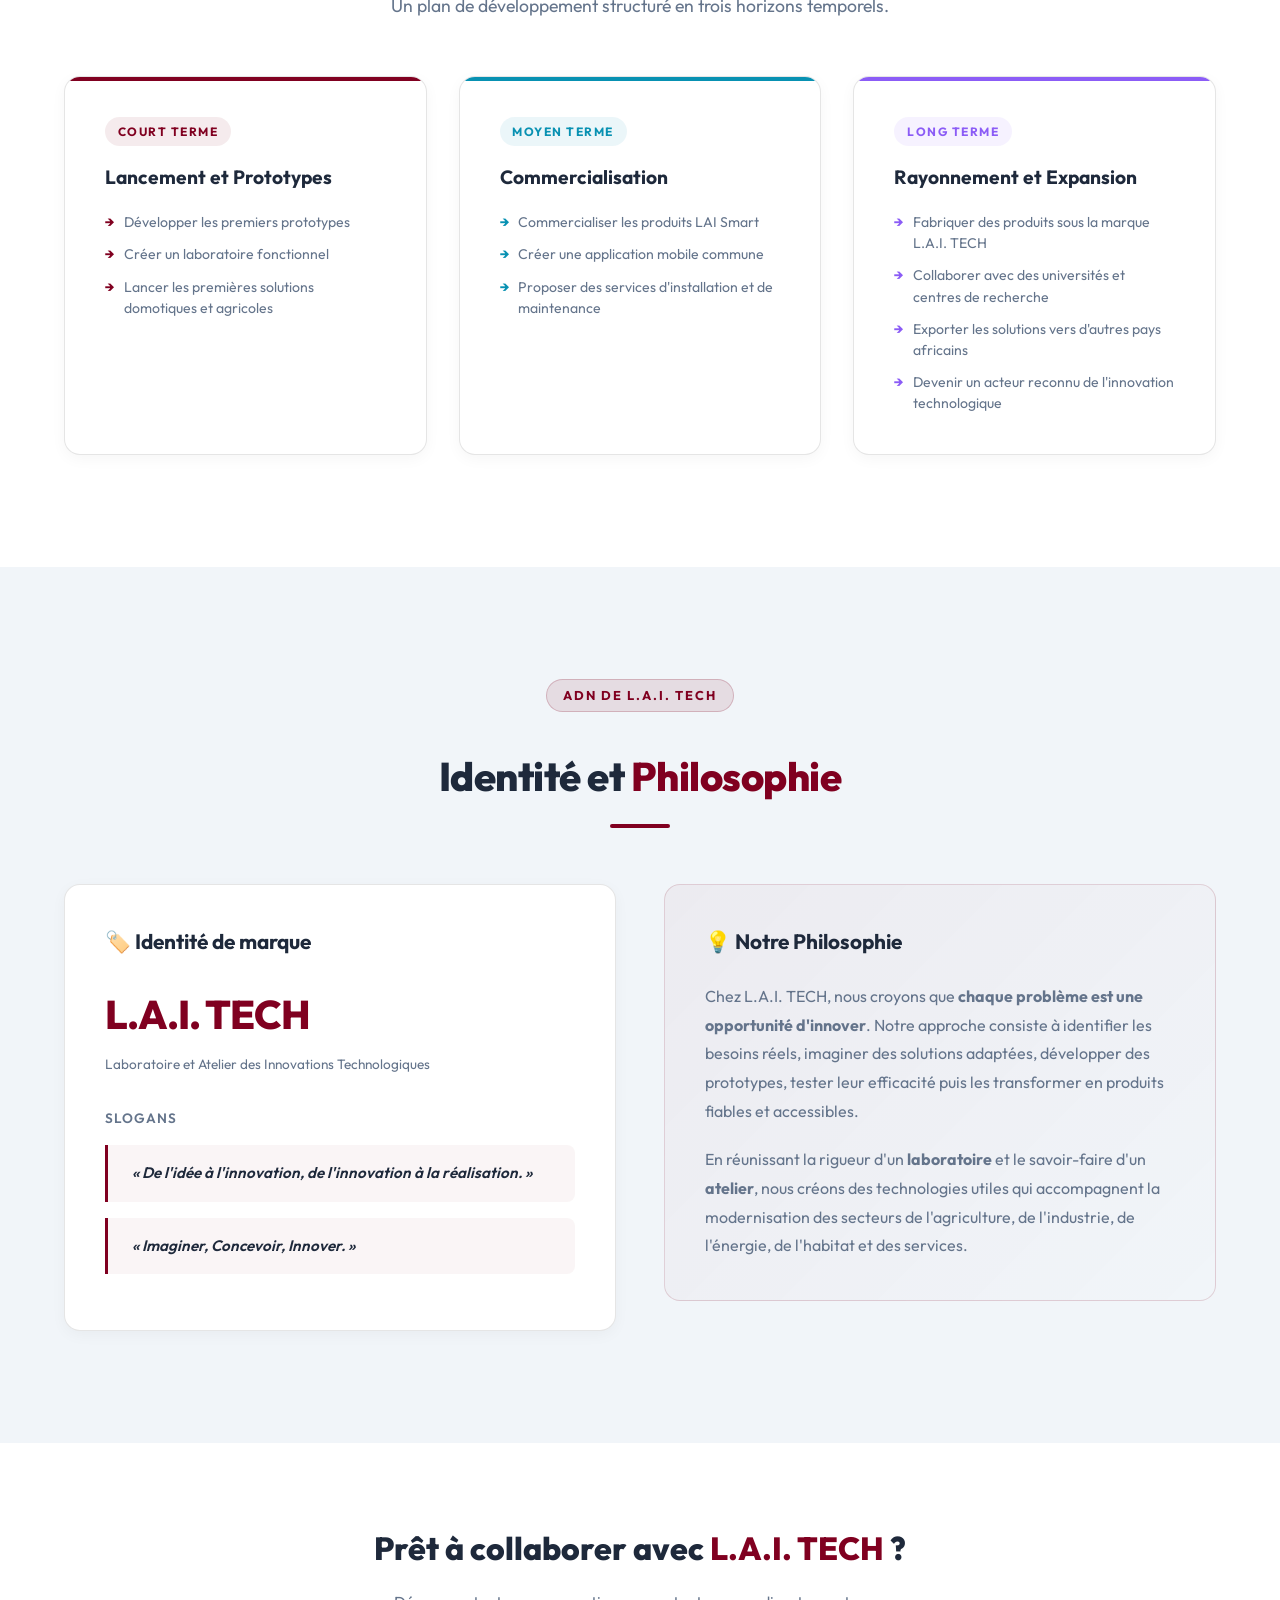
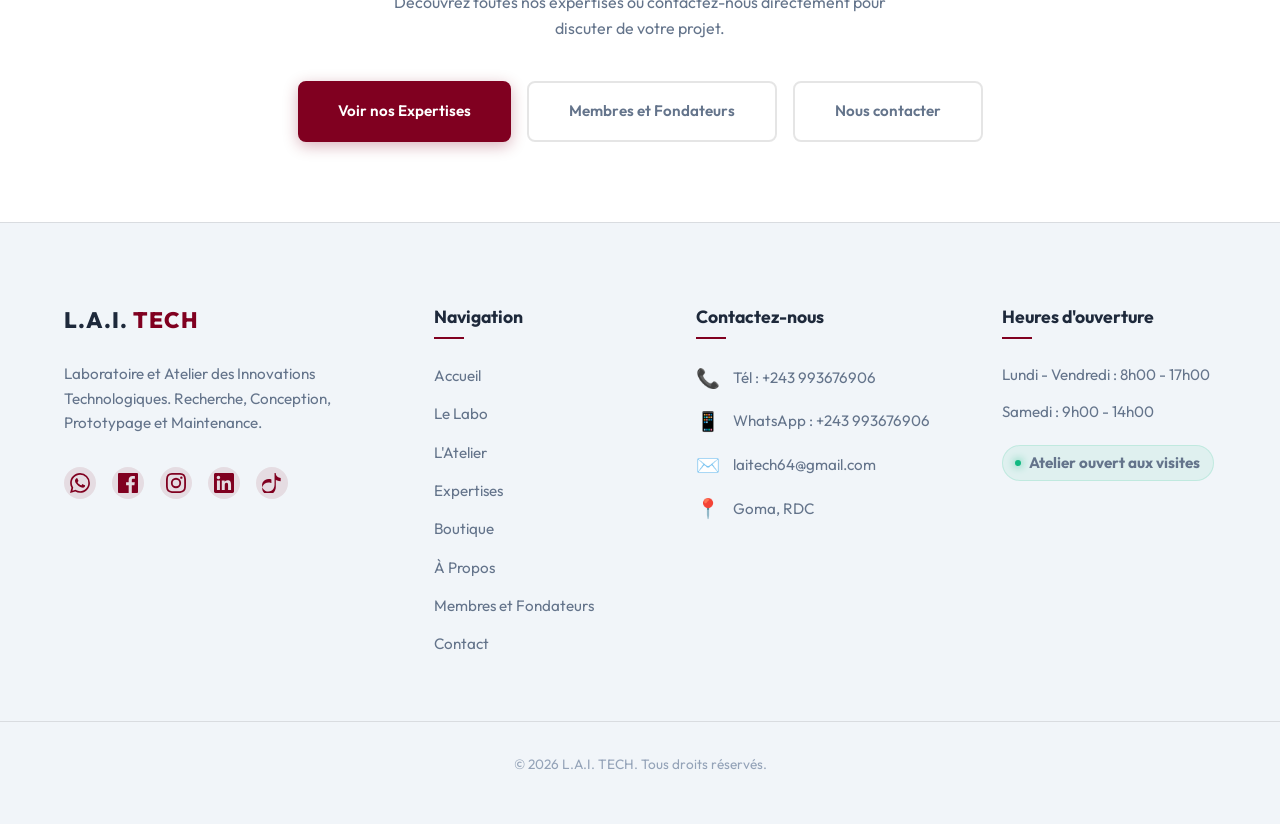
==== commit 63f71769: "fix: update email address to laitech64@gmail.com across all pages" ====
--- a/apropos.html
+++ b/apropos.html
@@ -867,7 +867,7 @@
                     </li>
                     <li>
                         <span class="footer-contact-icon">✉️</span>
-                        <a href="mailto:LAITECH@gmail.com">LAITECH@gmail.com</a>
+                        <a href="mailto:laitech64@gmail.com">laitech64@gmail.com</a>
                     </li>
                     <li>
                         <span class="footer-contact-icon">📍</span>
--- a/assets/css/style.css
+++ b/assets/css/style.css
@@ -3095,3 +3095,303 @@
         border-bottom: 1px dashed rgba(128,0,32,0.2);
     }
 }
+
+/* ==========================================================================
+   MODAL EXPERTISE / SERVICE — STYLES COMPLETS
+   ========================================================================== */
+
+/* Overlay fond sombre */
+.service-modal-overlay {
+    position: fixed;
+    inset: 0;
+    z-index: 10000;
+    background: rgba(0, 0, 0, 0.65);
+    backdrop-filter: blur(6px);
+    -webkit-backdrop-filter: blur(6px);
+    display: flex;
+    align-items: center;
+    justify-content: center;
+    opacity: 0;
+    visibility: hidden;
+    transition: opacity 0.35s ease, visibility 0.35s ease;
+    padding: 1.5rem;
+}
+
+.service-modal-overlay.show {
+    opacity: 1;
+    visibility: visible;
+}
+
+/* Contenu du modal */
+.service-modal-content {
+    background: var(--white);
+    border-radius: 20px;
+    max-width: 620px;
+    width: 100%;
+    max-height: 88vh;
+    overflow-y: auto;
+    box-shadow: 0 25px 80px rgba(0, 0, 0, 0.25), 0 0 40px rgba(128, 0, 32, 0.1);
+    transform: translateY(30px) scale(0.96);
+    transition: transform 0.4s cubic-bezier(0.16, 1, 0.3, 1);
+    position: relative;
+}
+
+.service-modal-overlay.show .service-modal-content {
+    transform: translateY(0) scale(1);
+}
+
+/* Bouton Fermer (X) */
+.service-modal-close {
+    position: absolute;
+    top: 16px;
+    right: 16px;
+    z-index: 10;
+    width: 40px;
+    height: 40px;
+    border-radius: 50%;
+    border: none;
+    background: rgba(255, 255, 255, 0.9);
+    backdrop-filter: blur(8px);
+    color: var(--text-white);
+    font-size: 1.4rem;
+    font-weight: 700;
+    cursor: pointer;
+    display: flex;
+    align-items: center;
+    justify-content: center;
+    transition: var(--transition);
+    box-shadow: 0 2px 10px rgba(0, 0, 0, 0.15);
+    line-height: 1;
+}
+
+.service-modal-close:hover {
+    background: var(--primary-color);
+    color: #fff;
+    transform: rotate(90deg) scale(1.1);
+}
+
+/* En-tête image du modal */
+.service-modal-image-header {
+    position: relative;
+    width: 100%;
+    height: 220px;
+    border-radius: 20px 20px 0 0;
+    overflow: hidden;
+    background: linear-gradient(135deg, #f8f9fa 0%, #e9ecef 100%);
+}
+
+.service-modal-image-header img {
+    width: 100%;
+    height: 100%;
+    object-fit: cover;
+    display: block;
+}
+
+/* Overlay gradient sur l'image */
+.service-modal-image-header::after {
+    content: '';
+    position: absolute;
+    bottom: 0;
+    left: 0;
+    right: 0;
+    height: 80px;
+    background: linear-gradient(transparent, rgba(255, 255, 255, 0.9));
+    pointer-events: none;
+}
+
+/* Badge emoji flottant */
+.service-modal-emoji-badge {
+    position: absolute;
+    bottom: -24px;
+    left: 32px;
+    width: 56px;
+    height: 56px;
+    border-radius: 16px;
+    background: linear-gradient(135deg, var(--primary-color), #a0002a);
+    display: flex;
+    align-items: center;
+    justify-content: center;
+    font-size: 1.6rem;
+    box-shadow: 0 6px 20px rgba(128, 0, 32, 0.35);
+    z-index: 2;
+    border: 3px solid var(--white);
+}
+
+/* Corps du modal */
+.service-modal-body {
+    padding: 2.5rem 2rem 2rem;
+}
+
+.service-modal-title {
+    font-size: 1.55rem;
+    font-weight: 800;
+    color: var(--text-white);
+    margin-bottom: 0.8rem;
+    line-height: 1.3;
+}
+
+.service-modal-desc {
+    font-size: 0.95rem;
+    color: var(--text-muted);
+    line-height: 1.75;
+    margin-bottom: 1.8rem;
+}
+
+/* Séparateur */
+.service-modal-divider {
+    height: 1px;
+    background: linear-gradient(90deg, transparent, var(--border-color), transparent);
+    margin-bottom: 1.8rem;
+}
+
+/* Titre de la liste */
+.service-modal-list-title {
+    font-size: 0.78rem;
+    font-weight: 700;
+    text-transform: uppercase;
+    letter-spacing: 1.5px;
+    color: var(--primary-color);
+    margin-bottom: 1rem;
+}
+
+/* Liste des compétences */
+.service-modal-list {
+    list-style: none;
+    padding: 0;
+    margin: 0 0 2rem 0;
+    display: grid;
+    grid-template-columns: 1fr;
+    gap: 0.6rem;
+}
+
+.service-modal-list li {
+    display: flex;
+    align-items: center;
+    gap: 0.75rem;
+    padding: 0.75rem 1rem;
+    background: var(--bg-dark-secondary);
+    border-radius: 12px;
+    font-size: 0.9rem;
+    font-weight: 500;
+    color: var(--text-white);
+    transition: var(--transition);
+    border: 1px solid transparent;
+}
+
+.service-modal-list li:hover {
+    background: rgba(128, 0, 32, 0.06);
+    border-color: rgba(128, 0, 32, 0.15);
+    transform: translateX(4px);
+}
+
+.service-modal-list li::before {
+    content: '✓';
+    display: flex;
+    align-items: center;
+    justify-content: center;
+    width: 24px;
+    height: 24px;
+    min-width: 24px;
+    border-radius: 50%;
+    background: linear-gradient(135deg, var(--primary-color), #a0002a);
+    color: #fff;
+    font-size: 0.7rem;
+    font-weight: 700;
+}
+
+/* Bouton CTA en bas du modal */
+.service-modal-cta {
+    display: inline-flex;
+    align-items: center;
+    gap: 0.5rem;
+    padding: 0.85rem 2rem;
+    background: linear-gradient(135deg, var(--primary-color), #a0002a);
+    color: #fff;
+    border: none;
+    border-radius: 12px;
+    font-size: 0.95rem;
+    font-weight: 600;
+    font-family: var(--font-family);
+    cursor: pointer;
+    transition: var(--transition);
+    text-decoration: none;
+    box-shadow: 0 4px 15px rgba(128, 0, 32, 0.3);
+}
+
+.service-modal-cta:hover {
+    transform: translateY(-2px);
+    box-shadow: 0 8px 25px rgba(128, 0, 32, 0.4);
+}
+
+/* Scrollbar personnalisée pour le modal */
+.service-modal-content::-webkit-scrollbar {
+    width: 6px;
+}
+
+.service-modal-content::-webkit-scrollbar-track {
+    background: transparent;
+}
+
+.service-modal-content::-webkit-scrollbar-thumb {
+    background: rgba(128, 0, 32, 0.2);
+    border-radius: 3px;
+}
+
+.service-modal-content::-webkit-scrollbar-thumb:hover {
+    background: rgba(128, 0, 32, 0.4);
+}
+
+/* Indication de clic sur les cartes */
+.expertise-card {
+    cursor: pointer;
+}
+
+.expertise-card::after {
+    content: 'En savoir plus →';
+    display: block;
+    margin-top: 1rem;
+    font-size: 0.82rem;
+    font-weight: 600;
+    color: var(--primary-color);
+    opacity: 0;
+    transform: translateY(4px);
+    transition: opacity 0.3s ease, transform 0.3s ease;
+}
+
+.expertise-card:hover::after {
+    opacity: 1;
+    transform: translateY(0);
+}
+
+/* Responsive modal */
+@media (max-width: 640px) {
+    .service-modal-overlay {
+        padding: 0.75rem;
+        align-items: flex-end;
+    }
+
+    .service-modal-content {
+        max-height: 92vh;
+        border-radius: 20px 20px 0 0;
+    }
+
+    .service-modal-image-header {
+        height: 160px;
+    }
+
+    .service-modal-body {
+        padding: 2rem 1.5rem 1.5rem;
+    }
+
+    .service-modal-title {
+        font-size: 1.3rem;
+    }
+
+    .service-modal-emoji-badge {
+        width: 48px;
+        height: 48px;
+        font-size: 1.3rem;
+        bottom: -20px;
+        left: 24px;
+    }
+}
